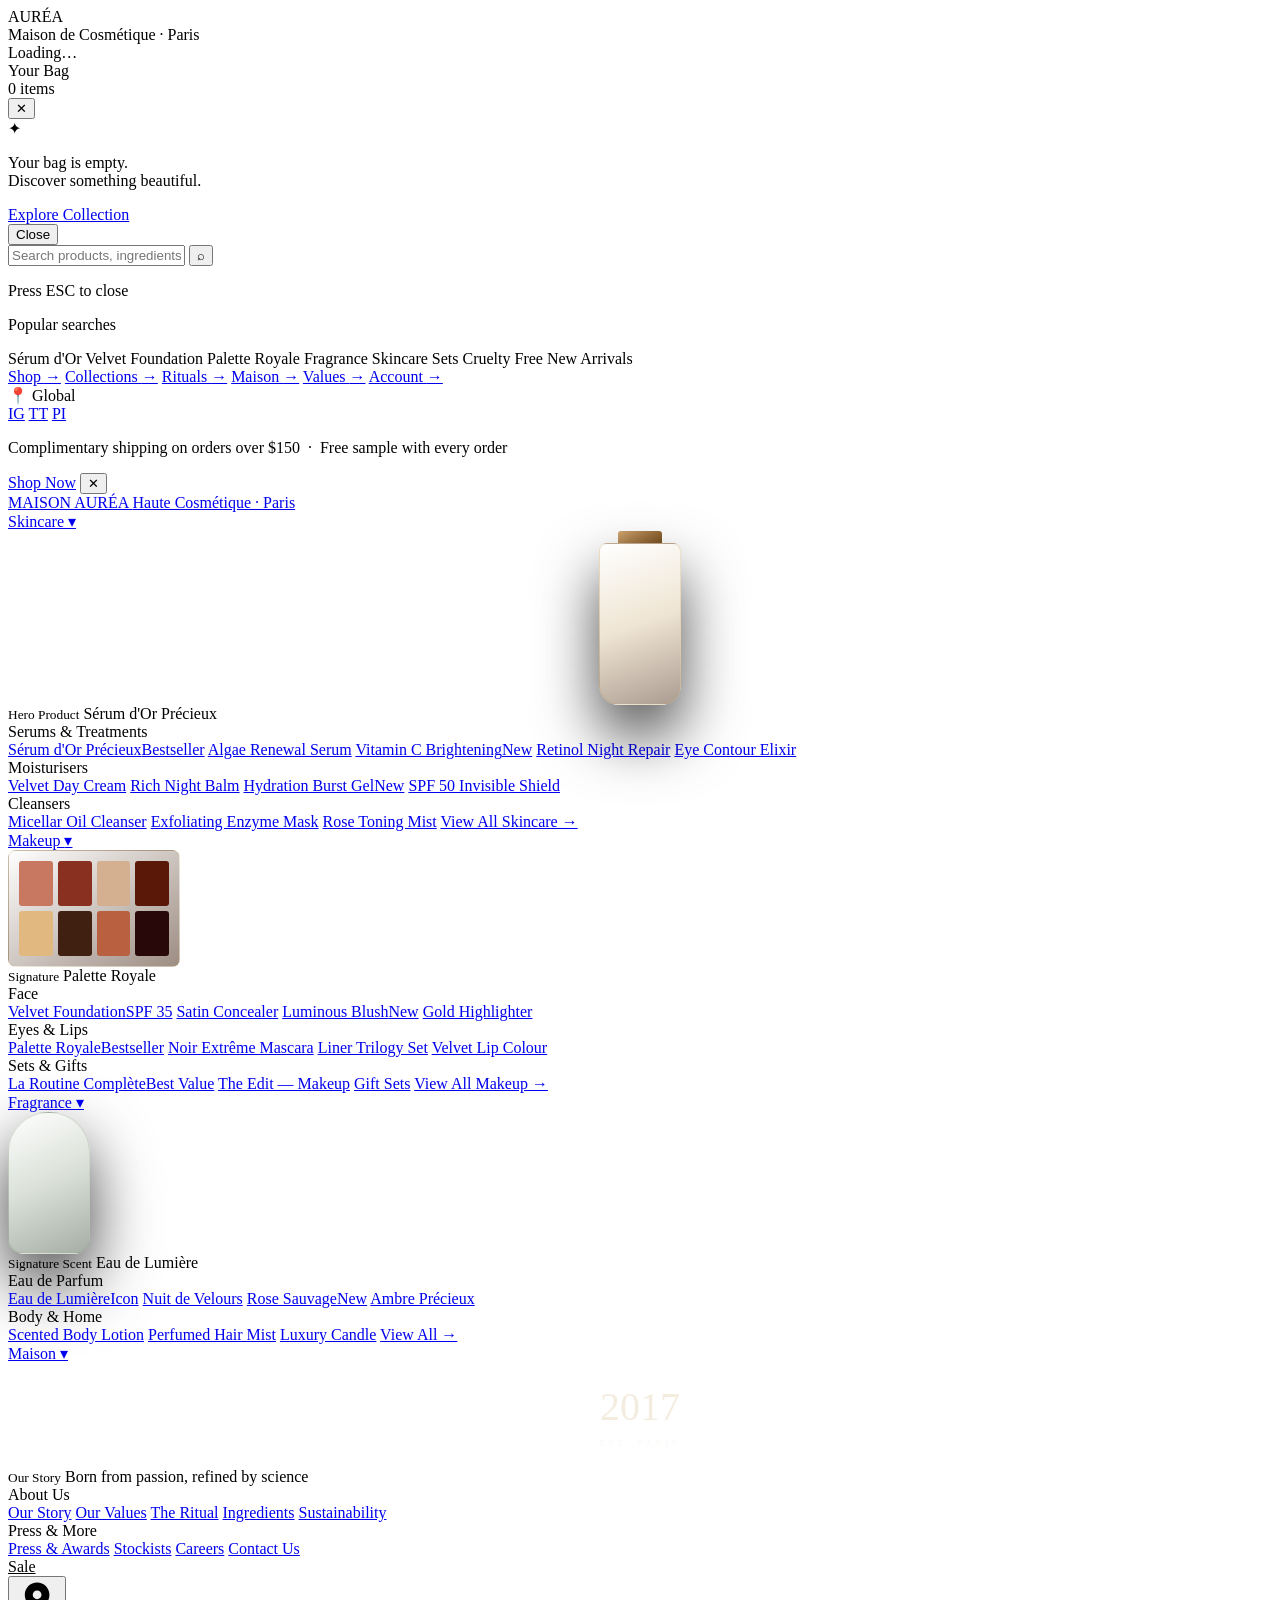
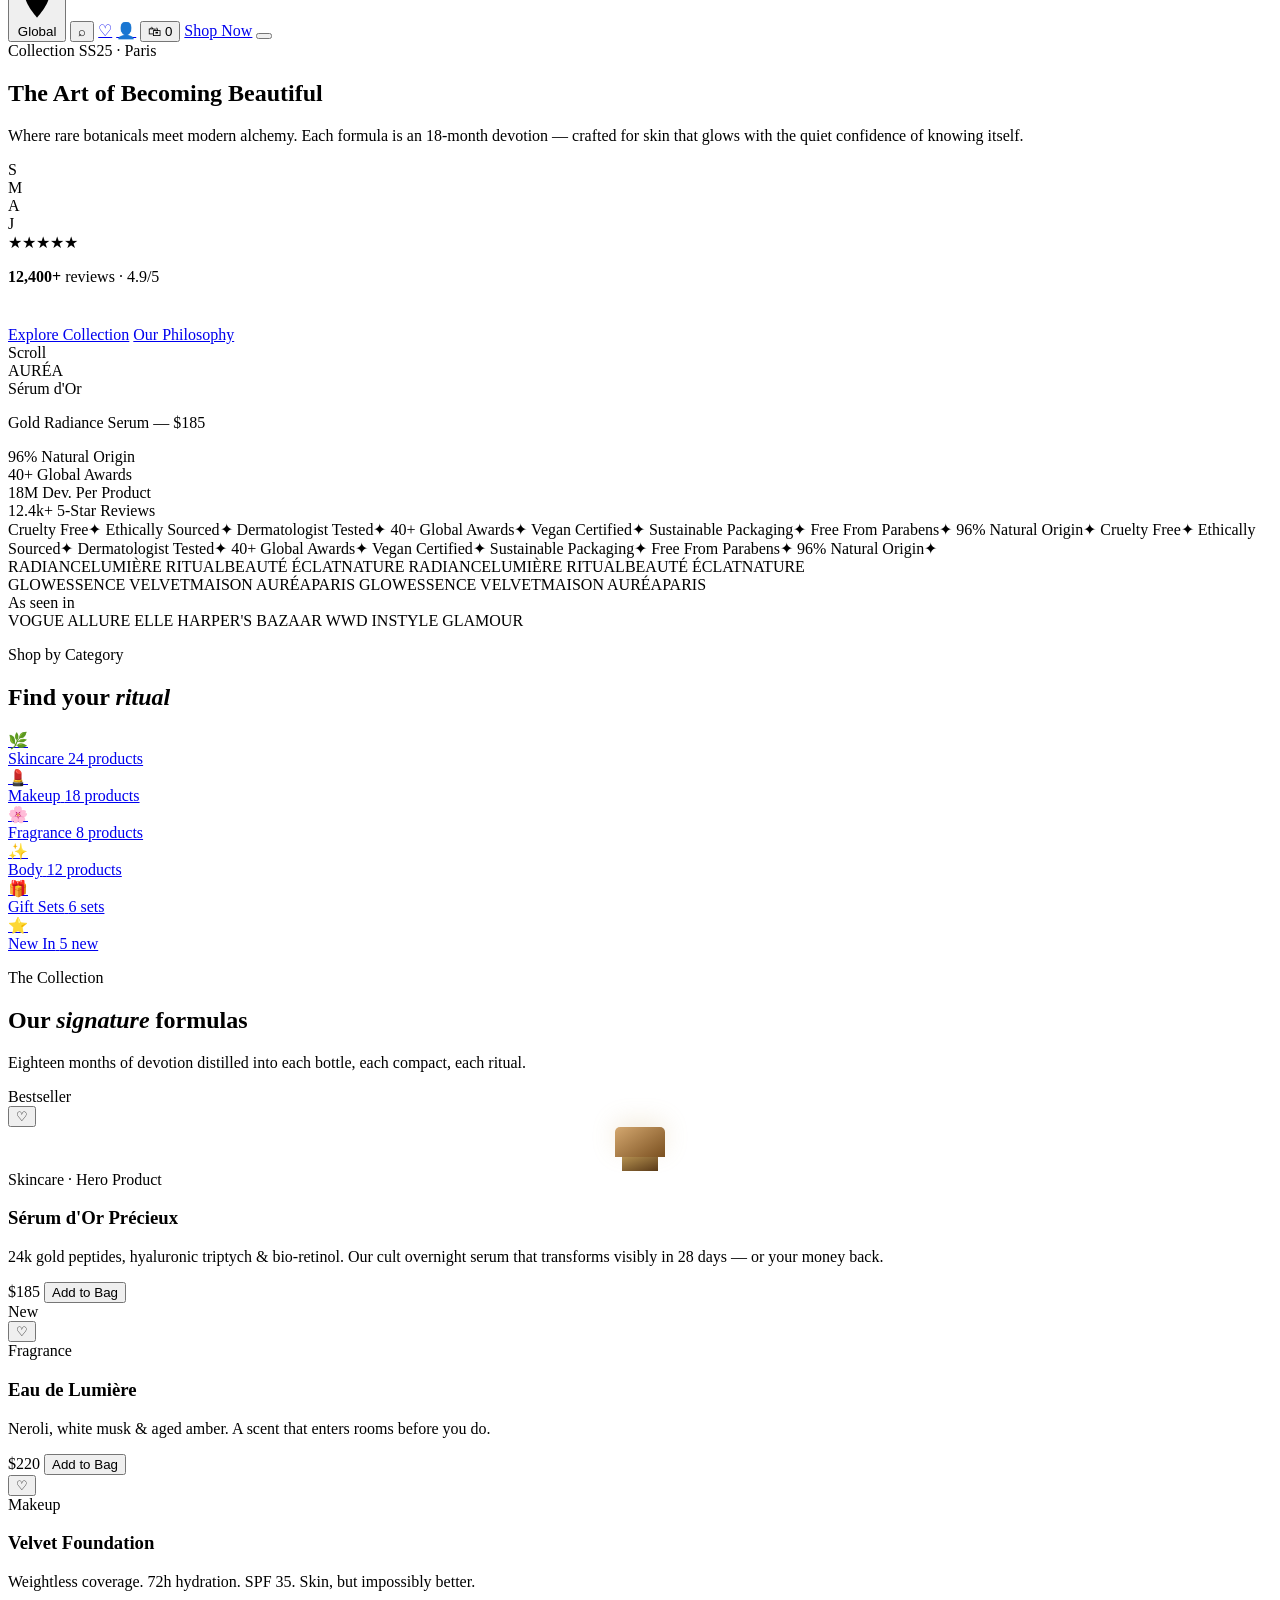
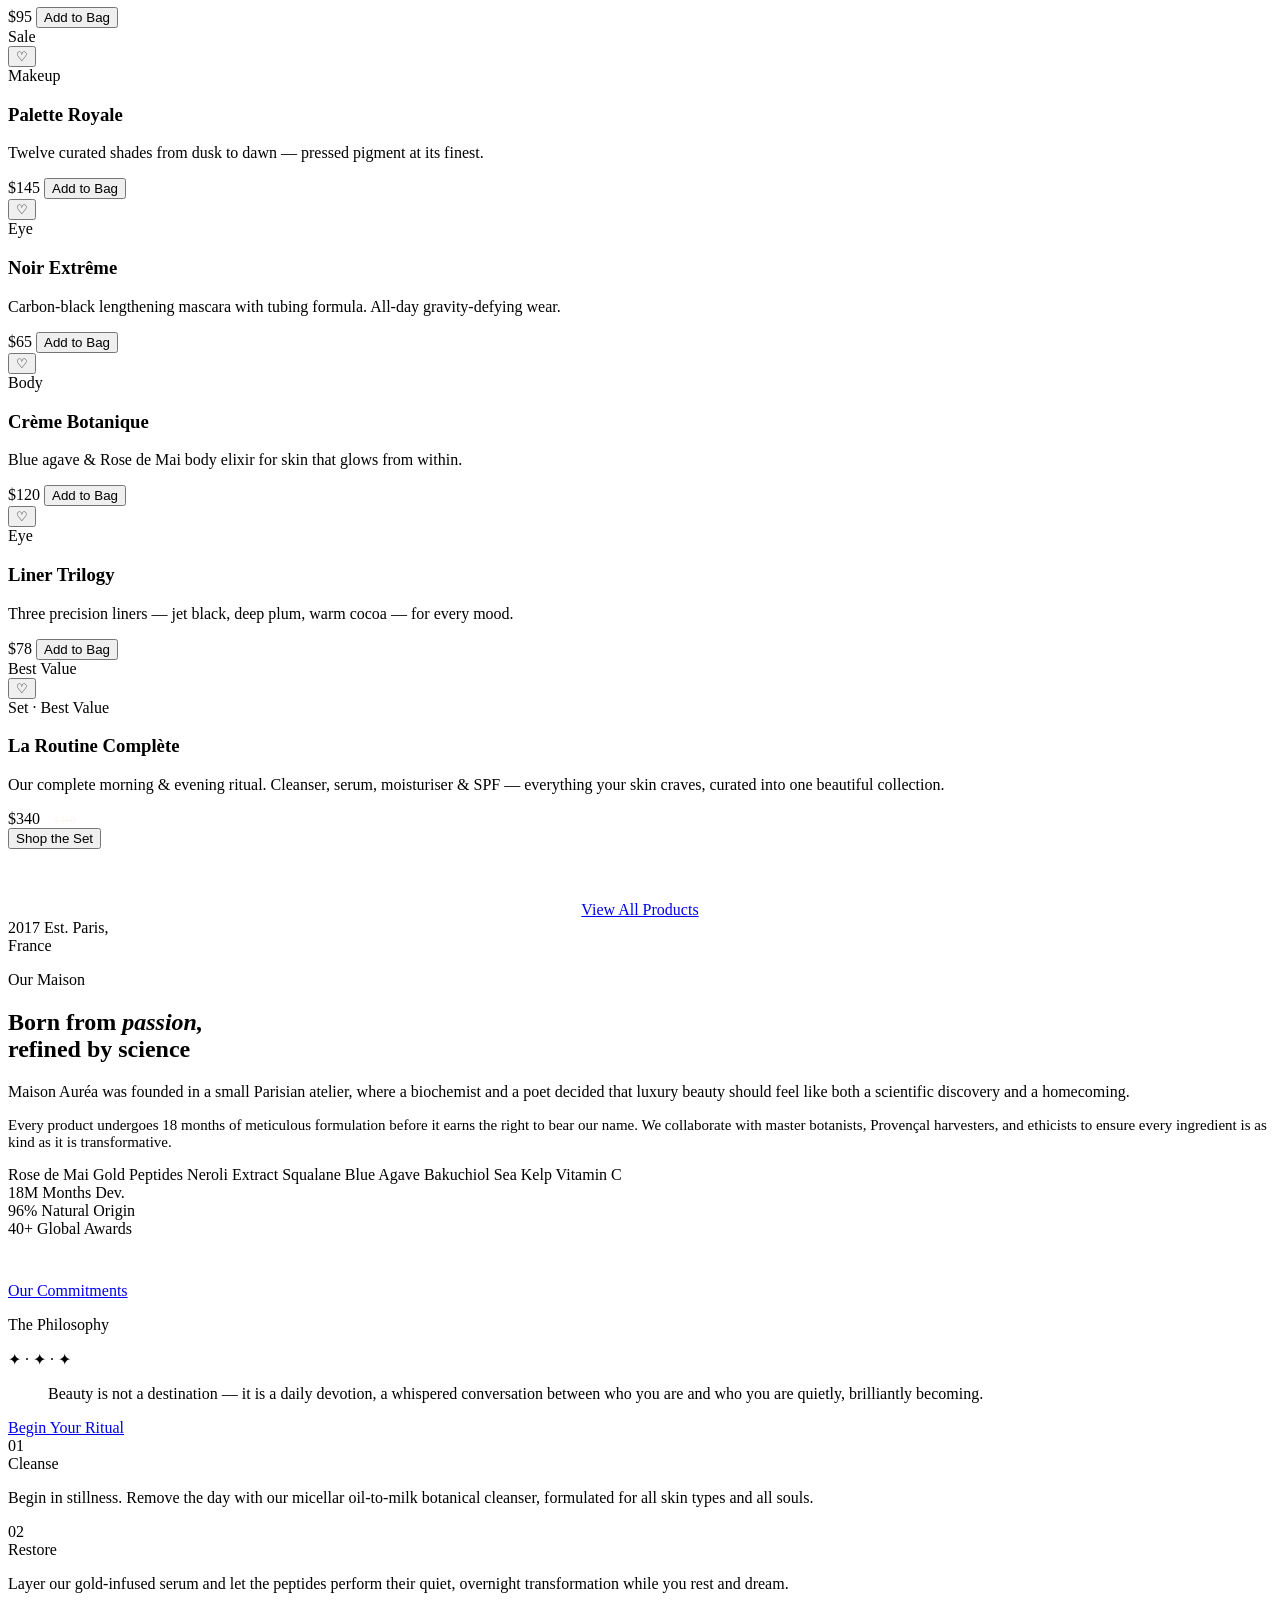
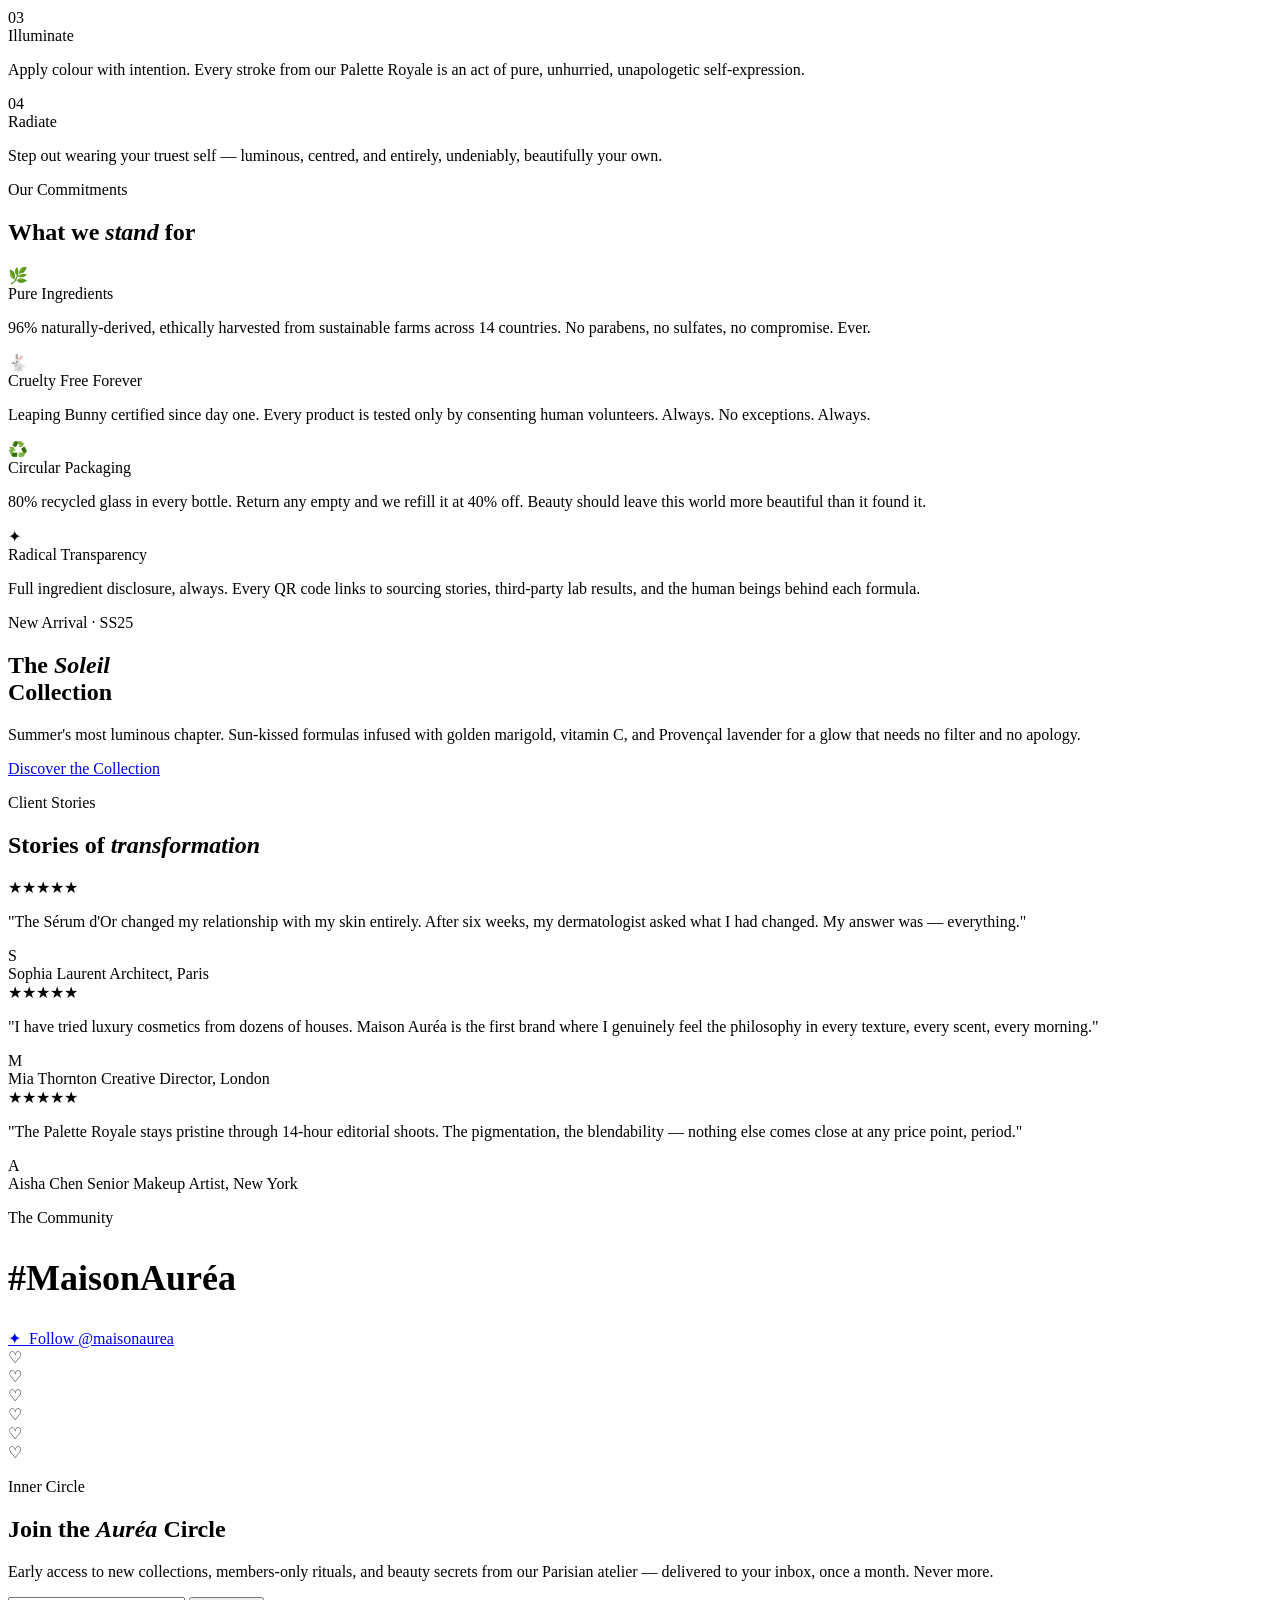
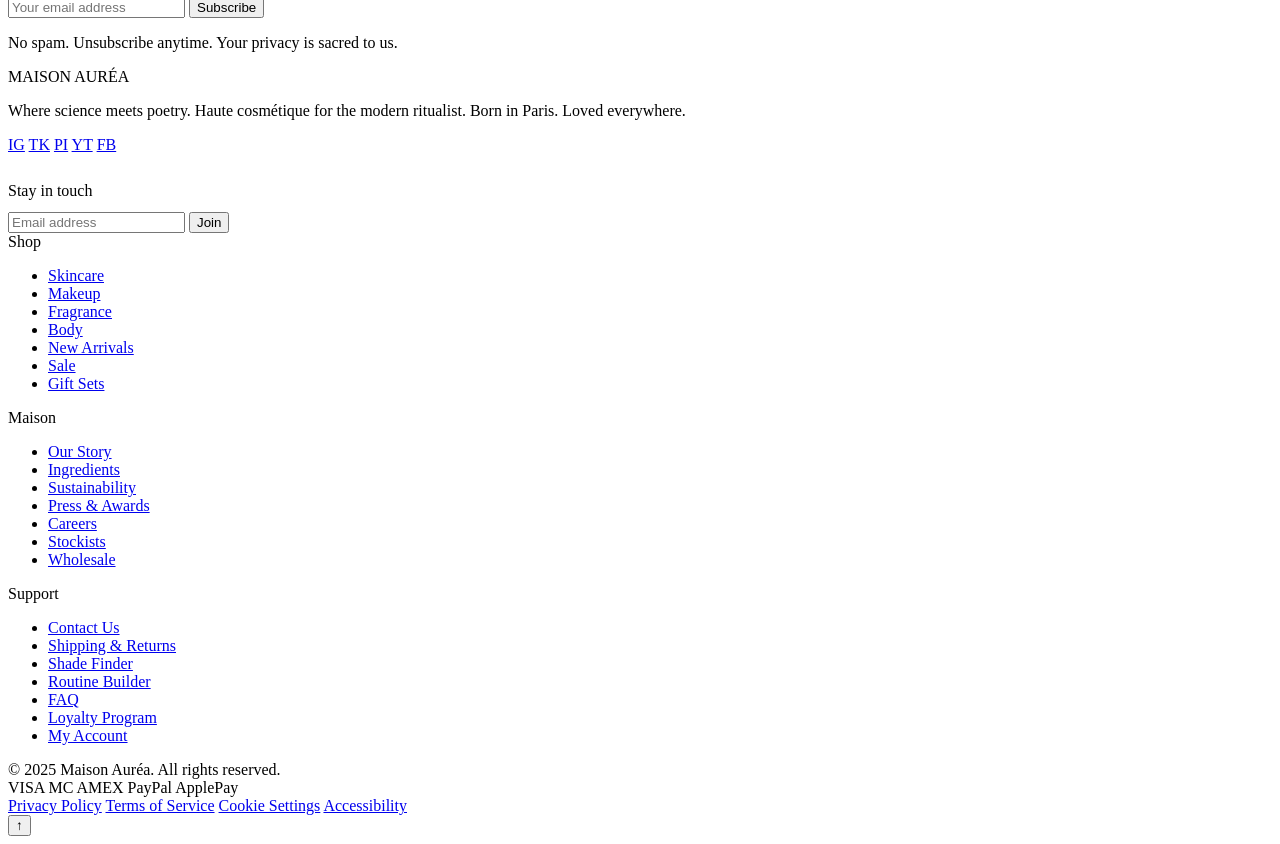
==== index.html @ abc3ce7d "Add files via upload" ====
<!DOCTYPE html>
<html lang="en">
<head>
<meta charset="UTF-8">
<meta name="viewport" content="width=device-width, initial-scale=1.0">
<meta name="description" content="Maison Auréa — Haute Cosmétique. Where science meets poetry. Award-winning luxury beauty crafted in Paris.">
<meta name="theme-color" content="#070504">
<meta property="og:title" content="Maison Auréa — Haute Cosmétique">
<meta property="og:description" content="Where science meets poetry. Luxury beauty born in Paris.">
<title>Maison Auréa — Haute Cosmétique</title>
<link rel="stylesheet" href="css/base.css">
<link rel="stylesheet" href="css/nav.css">
<link rel="stylesheet" href="css/sections.css">
<link rel="stylesheet" href="css/animations.css">
</head>
<body>

<!-- GRAIN -->
<div class="grain" aria-hidden="true"></div>

<!-- SCROLL PROGRESS -->
<div id="scroll-progress" aria-hidden="true"></div>

<!-- CURSOR -->
<div id="cursor-dot"   aria-hidden="true"></div>
<div id="cursor-ring"  aria-hidden="true"></div>
<div id="cursor-label" aria-hidden="true"></div>

<!-- PAGE LOADER -->
<div id="page-loader" aria-hidden="true">
  <div class="loader-logo">AURÉA</div>
  <div class="loader-sub">Maison de Cosmétique · Paris</div>
  <div class="loader-progress"><div class="loader-bar"></div></div>
  <div class="loader-percent">Loading…</div>
</div>

<!-- CART OVERLAY -->
<div id="cart-overlay" aria-hidden="true"></div>

<!-- CART DRAWER -->
<aside id="cart-drawer" aria-label="Shopping bag">
  <div class="cart-header">
    <div>
      <div class="cart-title">Your Bag</div>
      <div class="cart-count-label" id="cart-count-label">0 items</div>
    </div>
    <button class="cart-close" id="cart-close" aria-label="Close bag">✕</button>
  </div>
  <div class="cart-items" id="cart-items"></div>
  <div class="cart-empty" id="cart-empty">
    <div class="cart-empty-icon">✦</div>
    <p class="cart-empty-text">Your bag is empty.<br>Discover something beautiful.</p>
    <a href="pages/shop.html" class="btn btn-ghost"><span>Explore Collection</span></a>
  </div>
  <div class="cart-footer" id="cart-footer" style="display:none">
    <div class="cart-subtotal">
      <span class="cart-subtotal-label">Subtotal</span>
      <span class="cart-subtotal-price" id="cart-subtotal-price">$0</span>
    </div>
    <p class="cart-note">Complimentary shipping on orders over $150 · Gift wrapping available</p>
    <button class="cart-checkout">Proceed to Checkout</button>
    <a href="pages/shop.html" class="cart-continue">Continue Shopping</a>
  </div>
</aside>

<!-- SEARCH OVERLAY -->
<div id="search-overlay" role="dialog" aria-label="Search">
  <button class="search-close" id="search-close" aria-label="Close search">Close</button>
  <div class="search-form">
    <input type="text" class="search-input" placeholder="Search products, ingredients…" aria-label="Search">
    <button class="search-submit" aria-label="Submit search">⌕</button>
  </div>
  <p class="search-hint">Press ESC to close</p>
  <div class="search-suggestions">
    <p class="search-sug-title">Popular searches</p>
    <div class="search-sug-tags">
      <span class="sug-tag">Sérum d'Or</span>
      <span class="sug-tag">Velvet Foundation</span>
      <span class="sug-tag">Palette Royale</span>
      <span class="sug-tag">Fragrance</span>
      <span class="sug-tag">Skincare Sets</span>
      <span class="sug-tag">Cruelty Free</span>
      <span class="sug-tag">New Arrivals</span>
    </div>
  </div>
</div>

<!-- MOBILE MENU -->
<div id="mobile-menu" aria-hidden="true">
  <nav class="mobile-nav-links">
    <a href="pages/shop.html" class="mobile-nav-link">Shop <span>→</span></a>
    <a href="#collections"    class="mobile-nav-link">Collections <span>→</span></a>
    <a href="#ritual"         class="mobile-nav-link">Rituals <span>→</span></a>
    <a href="#about"          class="mobile-nav-link">Maison <span>→</span></a>
    <a href="#values"         class="mobile-nav-link">Values <span>→</span></a>
    <a href="pages/login.html"class="mobile-nav-link">Account <span>→</span></a>
  </nav>
  <div class="mobile-footer">
    <div class="mobile-footer-row">
      <span class="mobile-location">📍 <span id="mobile-location-text">Detecting location…</span></span>
    </div>
    <div class="mobile-footer-row">
      <a href="#" class="footer-soc">IG</a>
      <a href="#" class="footer-soc">TT</a>
      <a href="#" class="footer-soc">PI</a>
    </div>
  </div>
</div>

<!-- ══════════════════════════════════════════════════════════
     NAVIGATION
══════════════════════════════════════════════════════════ -->

<!-- Announcement Bar -->
<div class="announce-bar" id="announce-bar">
  <p>Complimentary shipping on orders over $150 &nbsp;·&nbsp; Free sample with every order</p>
  <a href="pages/shop.html" class="announce-link">Shop Now</a>
  <button class="announce-close" id="announce-close" aria-label="Close announcement">✕</button>
</div>

<!-- Main Nav -->
<header id="main-nav" role="banner">
  <div class="nav-inner">

    <!-- Logo -->
    <a href="index.html" class="nav-logo" aria-label="Maison Auréa home">
      MAISON AURÉA
      <span class="nav-logo-sub">Haute Cosmétique · Paris</span>
    </a>

    <!-- Center links with mega menus -->
    <nav class="nav-links" aria-label="Main navigation">

      <div class="nav-item">
        <a href="pages/shop.html" class="nav-link">Skincare <span class="caret">▾</span></a>
        <div class="mega-menu">
          <div class="mega-featured">
            <div class="mega-featured-img">
              <div style="position:relative;z-index:2;display:flex;flex-direction:column;align-items:center">
                <div style="width:44px;height:12px;background:linear-gradient(145deg,#d4a870,#7a5020);border-radius:3px 3px 0 0"></div>
                <div style="width:80px;height:160px;background:linear-gradient(160deg,rgba(255,255,255,.07),rgba(196,160,96,.28),rgba(70,35,12,.45));border-radius:8px 8px 20px 20px;border:1px solid rgba(196,160,96,.3);box-shadow:0 30px 60px rgba(0,0,0,.7)"></div>
              </div>
            </div>
            <div class="mega-featured-label">
              <small>Hero Product</small>
              <span>Sérum d'Or Précieux</span>
            </div>
          </div>
          <div>
            <span class="mega-col-title">Serums & Treatments</span>
            <div class="mega-links">
              <a href="pages/shop.html" class="mega-link"><span class="mega-link-name">Sérum d'Or Précieux</span><span class="mega-link-tag">Bestseller</span></a>
              <a href="pages/shop.html" class="mega-link"><span class="mega-link-name">Algae Renewal Serum</span></a>
              <a href="pages/shop.html" class="mega-link"><span class="mega-link-name">Vitamin C Brightening</span><span class="mega-link-tag">New</span></a>
              <a href="pages/shop.html" class="mega-link"><span class="mega-link-name">Retinol Night Repair</span></a>
              <a href="pages/shop.html" class="mega-link"><span class="mega-link-name">Eye Contour Elixir</span></a>
            </div>
          </div>
          <div>
            <span class="mega-col-title">Moisturisers</span>
            <div class="mega-links">
              <a href="pages/shop.html" class="mega-link"><span class="mega-link-name">Velvet Day Cream</span></a>
              <a href="pages/shop.html" class="mega-link"><span class="mega-link-name">Rich Night Balm</span></a>
              <a href="pages/shop.html" class="mega-link"><span class="mega-link-name">Hydration Burst Gel</span><span class="mega-link-tag">New</span></a>
              <a href="pages/shop.html" class="mega-link"><span class="mega-link-name">SPF 50 Invisible Shield</span></a>
            </div>
          </div>
          <div>
            <span class="mega-col-title">Cleansers</span>
            <div class="mega-links">
              <a href="pages/shop.html" class="mega-link"><span class="mega-link-name">Micellar Oil Cleanser</span></a>
              <a href="pages/shop.html" class="mega-link"><span class="mega-link-name">Exfoliating Enzyme Mask</span></a>
              <a href="pages/shop.html" class="mega-link"><span class="mega-link-name">Rose Toning Mist</span></a>
              <a href="pages/shop.html" class="mega-link"><span class="mega-link-name">View All Skincare →</span></a>
            </div>
          </div>
        </div>
      </div>

      <div class="nav-item">
        <a href="pages/shop.html" class="nav-link">Makeup <span class="caret">▾</span></a>
        <div class="mega-menu">
          <div class="mega-featured">
            <div class="mega-featured-img">
              <div style="position:relative;z-index:2">
                <div style="width:150px;height:95px;border-radius:8px;background:linear-gradient(145deg,rgba(255,255,255,.05),rgba(60,28,8,.5));border:1px solid rgba(196,160,96,.22);display:grid;grid-template-columns:repeat(4,1fr);gap:5px;padding:10px">
                  <div style="border-radius:3px;background:#c87860"></div><div style="border-radius:3px;background:#8a3020"></div><div style="border-radius:3px;background:#d4b090"></div><div style="border-radius:3px;background:#5a1808"></div>
                  <div style="border-radius:3px;background:#e0b880"></div><div style="border-radius:3px;background:#402010"></div><div style="border-radius:3px;background:#b86040"></div><div style="border-radius:3px;background:#280808"></div>
                </div>
              </div>
            </div>
            <div class="mega-featured-label">
              <small>Signature</small>
              <span>Palette Royale</span>
            </div>
          </div>
          <div>
            <span class="mega-col-title">Face</span>
            <div class="mega-links">
              <a href="pages/shop.html" class="mega-link"><span class="mega-link-name">Velvet Foundation</span><span class="mega-link-tag">SPF 35</span></a>
              <a href="pages/shop.html" class="mega-link"><span class="mega-link-name">Satin Concealer</span></a>
              <a href="pages/shop.html" class="mega-link"><span class="mega-link-name">Luminous Blush</span><span class="mega-link-tag">New</span></a>
              <a href="pages/shop.html" class="mega-link"><span class="mega-link-name">Gold Highlighter</span></a>
            </div>
          </div>
          <div>
            <span class="mega-col-title">Eyes & Lips</span>
            <div class="mega-links">
              <a href="pages/shop.html" class="mega-link"><span class="mega-link-name">Palette Royale</span><span class="mega-link-tag">Bestseller</span></a>
              <a href="pages/shop.html" class="mega-link"><span class="mega-link-name">Noir Extrême Mascara</span></a>
              <a href="pages/shop.html" class="mega-link"><span class="mega-link-name">Liner Trilogy Set</span></a>
              <a href="pages/shop.html" class="mega-link"><span class="mega-link-name">Velvet Lip Colour</span></a>
            </div>
          </div>
          <div>
            <span class="mega-col-title">Sets & Gifts</span>
            <div class="mega-links">
              <a href="pages/shop.html" class="mega-link"><span class="mega-link-name">La Routine Complète</span><span class="mega-link-tag">Best Value</span></a>
              <a href="pages/shop.html" class="mega-link"><span class="mega-link-name">The Edit — Makeup</span></a>
              <a href="pages/shop.html" class="mega-link"><span class="mega-link-name">Gift Sets</span></a>
              <a href="pages/shop.html" class="mega-link"><span class="mega-link-name">View All Makeup →</span></a>
            </div>
          </div>
        </div>
      </div>

      <div class="nav-item">
        <a href="pages/shop.html" class="nav-link">Fragrance <span class="caret">▾</span></a>
        <div class="mega-menu" style="grid-template-columns:2fr 1fr 1fr">
          <div class="mega-featured">
            <div class="mega-featured-img">
              <div style="width:80px;height:140px;border-radius:40px 40px 16px 16px;background:linear-gradient(155deg,rgba(255,255,255,.07),rgba(122,144,112,.28),rgba(40,60,40,.42));border:1px solid rgba(122,144,112,.26);box-shadow:0 28px 64px rgba(0,0,0,.75)"></div>
            </div>
            <div class="mega-featured-label">
              <small>Signature Scent</small>
              <span>Eau de Lumière</span>
            </div>
          </div>
          <div>
            <span class="mega-col-title">Eau de Parfum</span>
            <div class="mega-links">
              <a href="pages/shop.html" class="mega-link"><span class="mega-link-name">Eau de Lumière</span><span class="mega-link-tag">Icon</span></a>
              <a href="pages/shop.html" class="mega-link"><span class="mega-link-name">Nuit de Velours</span></a>
              <a href="pages/shop.html" class="mega-link"><span class="mega-link-name">Rose Sauvage</span><span class="mega-link-tag">New</span></a>
              <a href="pages/shop.html" class="mega-link"><span class="mega-link-name">Ambre Précieux</span></a>
            </div>
          </div>
          <div>
            <span class="mega-col-title">Body & Home</span>
            <div class="mega-links">
              <a href="pages/shop.html" class="mega-link"><span class="mega-link-name">Scented Body Lotion</span></a>
              <a href="pages/shop.html" class="mega-link"><span class="mega-link-name">Perfumed Hair Mist</span></a>
              <a href="pages/shop.html" class="mega-link"><span class="mega-link-name">Luxury Candle</span></a>
              <a href="pages/shop.html" class="mega-link"><span class="mega-link-name">View All →</span></a>
            </div>
          </div>
        </div>
      </div>

      <div class="nav-item">
        <a href="#about" class="nav-link">Maison <span class="caret">▾</span></a>
        <div class="mega-menu" style="grid-template-columns:2fr 1fr 1fr">
          <div class="mega-featured" style="background:linear-gradient(145deg,var(--mid),var(--charcoal))">
            <div class="mega-featured-img">
              <div style="text-align:center;padding:20px">
                <div style="font-family:'Cinzel',serif;font-size:40px;color:rgba(196,160,96,.2);margin-bottom:8px">2017</div>
                <div style="font-size:9px;letter-spacing:.4em;color:rgba(240,232,220,.3)">EST. PARIS</div>
              </div>
            </div>
            <div class="mega-featured-label">
              <small>Our Story</small>
              <span>Born from passion, refined by science</span>
            </div>
          </div>
          <div>
            <span class="mega-col-title">About Us</span>
            <div class="mega-links">
              <a href="#about"  class="mega-link"><span class="mega-link-name">Our Story</span></a>
              <a href="#values" class="mega-link"><span class="mega-link-name">Our Values</span></a>
              <a href="#ritual" class="mega-link"><span class="mega-link-name">The Ritual</span></a>
              <a href="#"       class="mega-link"><span class="mega-link-name">Ingredients</span></a>
              <a href="#"       class="mega-link"><span class="mega-link-name">Sustainability</span></a>
            </div>
          </div>
          <div>
            <span class="mega-col-title">Press & More</span>
            <div class="mega-links">
              <a href="#" class="mega-link"><span class="mega-link-name">Press & Awards</span></a>
              <a href="#" class="mega-link"><span class="mega-link-name">Stockists</span></a>
              <a href="#" class="mega-link"><span class="mega-link-name">Careers</span></a>
              <a href="#" class="mega-link"><span class="mega-link-name">Contact Us</span></a>
            </div>
          </div>
        </div>
      </div>

      <div class="nav-item">
        <a href="pages/shop.html" class="nav-link" style="color:var(--rose)">Sale</a>
      </div>
    </nav>

    <!-- Right actions -->
    <div class="nav-right">
      <!-- Location -->
      <button class="nav-location" id="nav-location-btn" title="Your location">
        <svg viewBox="0 0 24 24"><path d="M12 2C8.13 2 5 5.13 5 9c0 5.25 7 13 7 13s7-7.75 7-13c0-3.87-3.13-7-7-7zm0 9.5c-1.38 0-2.5-1.12-2.5-2.5s1.12-2.5 2.5-2.5 2.5 1.12 2.5 2.5-1.12 2.5-2.5 2.5z" fill="currentColor"/></svg>
        <span class="nav-location-text">Locating…</span>
      </button>
      <!-- Search -->
      <button class="nav-icon-btn" id="search-open" aria-label="Search">⌕</button>
      <!-- Wishlist -->
      <a href="#" class="nav-icon-btn" aria-label="Wishlist">♡</a>
      <!-- Account -->
      <a href="pages/login.html" class="nav-icon-btn" aria-label="Account">👤</a>
      <!-- Cart -->
      <button class="nav-icon-btn" id="cart-btn" aria-label="Shopping bag" style="position:relative">
        🛍
        <span class="badge cart-badge" id="cart-badge">0</span>
      </button>
      <!-- CTA -->
      <a href="pages/shop.html" class="nav-cta">Shop Now</a>
      <!-- Hamburger -->
      <button class="hamburger" id="hamburger" aria-label="Menu" aria-expanded="false">
        <span></span><span></span><span></span>
      </button>
    </div>

  </div>
</header>

<!-- ══════════════════════════════════════════════════════════
     HERO
══════════════════════════════════════════════════════════ -->
<section class="hero" id="hero" aria-label="Hero">

  <!-- Left content -->
  <div class="hero-left">
    <span class="hero-sup">Collection SS25 · Paris</span>
    <h1 class="hero-h1">
      <span class="l1">The Art</span>
      <span class="l2">of Becoming</span>
      <span class="l3">Beautiful</span>
    </h1>
    <p class="hero-desc">
      Where rare botanicals meet modern alchemy. Each formula is an 18-month devotion — crafted for skin that glows with the quiet confidence of knowing itself.
    </p>

    <!-- Social proof -->
    <div class="hero-social-proof" style="margin-bottom:40px">
      <div class="sp-avatars">
        <div class="sp-avatar sp-a1">S</div>
        <div class="sp-avatar sp-a2">M</div>
        <div class="sp-avatar sp-a3">A</div>
        <div class="sp-avatar sp-a4">J</div>
      </div>
      <div>
        <div class="hero-stars">★★★★★</div>
        <p class="sp-text"><strong>12,400+</strong> reviews · 4.9/5</p>
      </div>
    </div>

    <div class="hero-cta">
      <a href="pages/shop.html" class="btn btn-solid magnetic"><span>Explore Collection</span></a>
      <a href="#ritual" class="btn btn-link">Our Philosophy</a>
    </div>

    <!-- Scroll indicator -->
    <div class="hero-scroll" aria-hidden="true">
      <div class="hero-scroll-track"><div class="hero-scroll-thumb"></div></div>
      <span class="hero-scroll-label">Scroll</span>
    </div>
  </div>

  <!-- Right visual -->
  <div class="hero-right" aria-hidden="true">
    <div class="hero-bg"></div>
    <div class="hero-orb orb-a"></div>
    <div class="hero-orb orb-b"></div>
    <div class="hero-orb orb-c"></div>

    <div class="hero-rings">
      <div class="hero-ring ring-1"></div>
      <div class="hero-ring ring-2"></div>
      <div class="hero-ring ring-3"></div>
    </div>

    <div class="hero-product-wrap">
      <div class="hero-product">
        <!-- Satellites -->
        <div class="sat-wrap s1">
          <div class="sat-palette">
            <div class="ps ps1"></div><div class="ps ps2"></div><div class="ps ps3"></div>
            <div class="ps ps4"></div><div class="ps ps5"></div><div class="ps ps6"></div>
          </div>
        </div>
        <div class="sat-wrap s2"><div class="sat-lip-tube"></div></div>
        <div class="sat-wrap s3"><div class="sat-compact"></div></div>
        <div class="sat-wrap s4"><div class="sat-mascara"></div></div>

        <!-- Main bottle -->
        <div class="bottle-group">
          <div class="b-cap"></div>
          <div class="b-neck"></div>
          <div class="b-body">
            <div class="b-shine-1"></div>
            <div class="b-shine-2"></div>
            <span class="b-label-brand">AURÉA</span>
            <div class="b-label-div"></div>
            <span class="b-label-name">Sérum d'Or</span>
          </div>
        </div>
        <p class="hero-product-label">Gold Radiance Serum — $185</p>
      </div>
    </div>

    <!-- Stat strip -->
    <div class="hero-stat-strip">
      <div class="hss-item">
        <span class="hss-num count-up" data-target="96" data-suffix="%">96%</span>
        <span class="hss-lbl">Natural Origin</span>
      </div>
      <div class="hss-item">
        <span class="hss-num count-up" data-target="40" data-suffix="+">40+</span>
        <span class="hss-lbl">Global Awards</span>
      </div>
      <div class="hss-item">
        <span class="hss-num">18M</span>
        <span class="hss-lbl">Dev. Per Product</span>
      </div>
      <div class="hss-item">
        <span class="hss-num count-up" data-target="12400" data-suffix="+">12.4k+</span>
        <span class="hss-lbl">5-Star Reviews</span>
      </div>
    </div>
  </div>
</section>

<!-- TICKER -->
<div class="ticker-wrap" aria-hidden="true">
  <div class="ticker-track">
    <span class="ticker-item">Cruelty Free</span><span class="ticker-sep">✦</span>
    <span class="ticker-item">Ethically Sourced</span><span class="ticker-sep">✦</span>
    <span class="ticker-item">Dermatologist Tested</span><span class="ticker-sep">✦</span>
    <span class="ticker-item">40+ Global Awards</span><span class="ticker-sep">✦</span>
    <span class="ticker-item">Vegan Certified</span><span class="ticker-sep">✦</span>
    <span class="ticker-item">Sustainable Packaging</span><span class="ticker-sep">✦</span>
    <span class="ticker-item">Free From Parabens</span><span class="ticker-sep">✦</span>
    <span class="ticker-item">96% Natural Origin</span><span class="ticker-sep">✦</span>
    <span class="ticker-item">Cruelty Free</span><span class="ticker-sep">✦</span>
    <span class="ticker-item">Ethically Sourced</span><span class="ticker-sep">✦</span>
    <span class="ticker-item">Dermatologist Tested</span><span class="ticker-sep">✦</span>
    <span class="ticker-item">40+ Global Awards</span><span class="ticker-sep">✦</span>
    <span class="ticker-item">Vegan Certified</span><span class="ticker-sep">✦</span>
    <span class="ticker-item">Sustainable Packaging</span><span class="ticker-sep">✦</span>
    <span class="ticker-item">Free From Parabens</span><span class="ticker-sep">✦</span>
    <span class="ticker-item">96% Natural Origin</span><span class="ticker-sep">✦</span>
  </div>
</div>

<!-- MARQUEE -->
<div class="marquee-section" aria-hidden="true">
  <div class="marquee-row forward">
    <span class="mq-word mq-outline">RADIANCE</span><span class="mq-word mq-fill">LUMIÈRE</span>
    <span class="mq-word mq-outline">RITUAL</span><span class="mq-word mq-fill">BEAUTÉ</span>
    <span class="mq-word mq-outline">ÉCLAT</span><span class="mq-word mq-fill">NATURE</span>
    <span class="mq-word mq-outline">RADIANCE</span><span class="mq-word mq-fill">LUMIÈRE</span>
    <span class="mq-word mq-outline">RITUAL</span><span class="mq-word mq-fill">BEAUTÉ</span>
    <span class="mq-word mq-outline">ÉCLAT</span><span class="mq-word mq-fill">NATURE</span>
  </div>
  <div class="marquee-row backward">
    <span class="mq-word mq-fill">GLOW</span><span class="mq-word mq-outline">ESSENCE</span>
    <span class="mq-word mq-fill">VELVET</span><span class="mq-word mq-outline">MAISON</span>
    <span class="mq-word mq-fill">AURÉA</span><span class="mq-word mq-outline">PARIS</span>
    <span class="mq-word mq-fill">GLOW</span><span class="mq-word mq-outline">ESSENCE</span>
    <span class="mq-word mq-fill">VELVET</span><span class="mq-word mq-outline">MAISON</span>
    <span class="mq-word mq-fill">AURÉA</span><span class="mq-word mq-outline">PARIS</span>
  </div>
</div>

<!-- PRESS BAR -->
<div class="press-bar" aria-label="As seen in">
  <span class="press-label">As seen in</span>
  <div class="press-logos">
    <span class="press-logo">VOGUE</span>
    <span class="press-logo">ALLURE</span>
    <span class="press-logo">ELLE</span>
    <span class="press-logo">HARPER'S BAZAAR</span>
    <span class="press-logo">WWD</span>
    <span class="press-logo">INSTYLE</span>
    <span class="press-logo">GLAMOUR</span>
  </div>
</div>

<!-- CATEGORY STRIP -->
<section class="category-strip" id="categories" aria-label="Shop by category">
  <div class="s-header" data-reveal="up">
    <p class="eyebrow">Shop by Category</p>
    <h2>Find your <em>ritual</em></h2>
  </div>
  <div class="cat-grid stagger-children">
    <a href="pages/shop.html?cat=skincare" class="cat-card">
      <div class="cat-icon">🌿</div>
      <span class="cat-name">Skincare</span>
      <span class="cat-count">24 products</span>
    </a>
    <a href="pages/shop.html?cat=makeup" class="cat-card">
      <div class="cat-icon">💄</div>
      <span class="cat-name">Makeup</span>
      <span class="cat-count">18 products</span>
    </a>
    <a href="pages/shop.html?cat=fragrance" class="cat-card">
      <div class="cat-icon">🌸</div>
      <span class="cat-name">Fragrance</span>
      <span class="cat-count">8 products</span>
    </a>
    <a href="pages/shop.html?cat=body" class="cat-card">
      <div class="cat-icon">✨</div>
      <span class="cat-name">Body</span>
      <span class="cat-count">12 products</span>
    </a>
    <a href="pages/shop.html?cat=sets" class="cat-card">
      <div class="cat-icon">🎁</div>
      <span class="cat-name">Gift Sets</span>
      <span class="cat-count">6 sets</span>
    </a>
    <a href="pages/shop.html?cat=new" class="cat-card">
      <div class="cat-icon">⭐</div>
      <span class="cat-name">New In</span>
      <span class="cat-count">5 new</span>
    </a>
  </div>
</section>

<!-- ══════════════════════════════════════════════════════════
     PRODUCTS BENTO GRID
══════════════════════════════════════════════════════════ -->
<section class="products-section" id="collections" aria-label="Product collection">
  <div class="s-header center" data-reveal="up">
    <p class="eyebrow">The Collection</p>
    <h2>Our <em>signature</em> formulas</h2>
    <p>Eighteen months of devotion distilled into each bottle, each compact, each ritual.</p>
  </div>

  <div class="products-bento">

    <!-- HERO PRODUCT -->
    <article class="pc pc-hero" data-reveal="left">
      <div class="pc-badge badge-new">Bestseller</div>
      <button class="pc-wishlist" data-id="serum-or" aria-label="Add to wishlist">♡</button>
      <div class="pc-vis pc-vis-h">
        <div class="pc-bg pcbg-1"></div>
        <div class="pc-icon">
          <div style="display:flex;flex-direction:column;align-items:center">
            <div style="width:50px;height:30px;background:linear-gradient(145deg,#d4a870,#7a5020);border-radius:5px 5px 0 0;box-shadow:0 -6px 24px rgba(196,160,96,.2)"></div>
            <div style="width:36px;height:14px;background:linear-gradient(160deg,#b49050,#5a3a18)"></div>
            <div class="psi-serum-tall"></div>
          </div>
        </div>
      </div>
      <div class="pc-info pc-info-lg">
        <span class="pc-cat">Skincare · Hero Product</span>
        <h3 class="pc-name pc-name-lg">Sérum d'Or Précieux</h3>
        <p class="pc-desc">24k gold peptides, hyaluronic triptych &amp; bio-retinol. Our cult overnight serum that transforms visibly in 28 days — or your money back.</p>
        <div class="pc-foot">
          <span class="pc-price">$185</span>
          <button class="btn btn-ghost pc-add add-to-cart"
            data-id="serum-or" data-name="Sérum d'Or Précieux"
            data-price="185" data-icon="✦">
            <span>Add to Bag</span>
          </button>
        </div>
      </div>
    </article>

    <!-- FEAT 1 -->
    <article class="pc pc-feat1" data-reveal="up" data-delay="1">
      <div class="pc-badge badge-new">New</div>
      <button class="pc-wishlist" data-id="fragrance-lumiere" aria-label="Add to wishlist">♡</button>
      <div class="pc-vis pc-vis-m">
        <div class="pc-bg pcbg-2"></div>
        <div class="pc-icon"><div class="psi-fragrance-rnd"></div></div>
      </div>
      <div class="pc-info">
        <span class="pc-cat">Fragrance</span>
        <h3 class="pc-name">Eau de Lumière</h3>
        <p class="pc-desc">Neroli, white musk &amp; aged amber. A scent that enters rooms before you do.</p>
        <div class="pc-foot">
          <span class="pc-price">$220</span>
          <button class="btn btn-ghost pc-add add-to-cart"
            data-id="fragrance-lumiere" data-name="Eau de Lumière"
            data-price="220" data-icon="🌸"><span>Add to Bag</span></button>
        </div>
      </div>
    </article>

    <!-- FEAT 2 -->
    <article class="pc pc-feat2" data-reveal="up" data-delay="2">
      <button class="pc-wishlist" data-id="foundation" aria-label="Add to wishlist">♡</button>
      <div class="pc-vis pc-vis-m">
        <div class="pc-bg pcbg-3"></div>
        <div class="pc-icon"><div class="psi-compact-wide"></div></div>
      </div>
      <div class="pc-info">
        <span class="pc-cat">Makeup</span>
        <h3 class="pc-name">Velvet Foundation</h3>
        <p class="pc-desc">Weightless coverage. 72h hydration. SPF 35. Skin, but impossibly better.</p>
        <div class="pc-foot">
          <span class="pc-price">$95</span>
          <button class="btn btn-ghost pc-add add-to-cart"
            data-id="foundation" data-name="Velvet Foundation"
            data-price="95" data-icon="💄"><span>Add to Bag</span></button>
        </div>
      </div>
    </article>

    <!-- FEAT 3 -->
    <article class="pc pc-feat3" data-reveal="up" data-delay="1">
      <div class="pc-badge badge-sale">Sale</div>
      <button class="pc-wishlist" data-id="palette" aria-label="Add to wishlist">♡</button>
      <div class="pc-vis pc-vis-m">
        <div class="pc-bg pcbg-4"></div>
        <div class="pc-icon"><div class="psi-palette-lg">
          <div class="pw pw1"></div><div class="pw pw2"></div><div class="pw pw3"></div><div class="pw pw4"></div>
          <div class="pw pw5"></div><div class="pw pw6"></div><div class="pw pw7"></div><div class="pw pw8"></div>
        </div></div>
      </div>
      <div class="pc-info">
        <span class="pc-cat">Makeup</span>
        <h3 class="pc-name">Palette Royale</h3>
        <p class="pc-desc">Twelve curated shades from dusk to dawn — pressed pigment at its finest.</p>
        <div class="pc-foot">
          <span class="pc-price">$145</span>
          <button class="btn btn-ghost pc-add add-to-cart"
            data-id="palette" data-name="Palette Royale"
            data-price="145" data-icon="🎨"><span>Add to Bag</span></button>
        </div>
      </div>
    </article>

    <!-- FEAT 4 -->
    <article class="pc pc-feat4" data-reveal="up" data-delay="2">
      <button class="pc-wishlist" data-id="mascara" aria-label="Add to wishlist">♡</button>
      <div class="pc-vis pc-vis-m">
        <div class="pc-bg pcbg-5"></div>
        <div class="pc-icon"><div class="psi-mascara-tall"></div></div>
      </div>
      <div class="pc-info">
        <span class="pc-cat">Eye</span>
        <h3 class="pc-name">Noir Extrême</h3>
        <p class="pc-desc">Carbon-black lengthening mascara with tubing formula. All-day gravity-defying wear.</p>
        <div class="pc-foot">
          <span class="pc-price">$65</span>
          <button class="btn btn-ghost pc-add add-to-cart"
            data-id="mascara" data-name="Noir Extrême Mascara"
            data-price="65" data-icon="👁"><span>Add to Bag</span></button>
        </div>
      </div>
    </article>

    <!-- WIDE 1 -->
    <article class="pc pc-wide1" data-reveal="up">
      <button class="pc-wishlist" data-id="cream" aria-label="Add to wishlist">♡</button>
      <div class="pc-vis pc-vis-r">
        <div class="pc-bg pcbg-6"></div>
        <div class="pc-icon"><div class="psi-cream-jar"></div></div>
      </div>
      <div class="pc-info">
        <span class="pc-cat">Body</span>
        <h3 class="pc-name">Crème Botanique</h3>
        <p class="pc-desc">Blue agave &amp; Rose de Mai body elixir for skin that glows from within.</p>
        <div class="pc-foot">
          <span class="pc-price">$120</span>
          <button class="btn btn-ghost pc-add add-to-cart"
            data-id="cream" data-name="Crème Botanique"
            data-price="120" data-icon="🌿"><span>Add to Bag</span></button>
        </div>
      </div>
    </article>

    <!-- WIDE 2 -->
    <article class="pc pc-wide2" data-reveal="up" data-delay="1">
      <button class="pc-wishlist" data-id="liner" aria-label="Add to wishlist">♡</button>
      <div class="pc-vis pc-vis-r">
        <div class="pc-bg pcbg-7"></div>
        <div class="pc-icon"><div class="psi-eye-liner-trio">
          <div class="psi-e psi-e1"></div>
          <div class="psi-e psi-e2"></div>
          <div class="psi-e psi-e3"></div>
        </div></div>
      </div>
      <div class="pc-info">
        <span class="pc-cat">Eye</span>
        <h3 class="pc-name">Liner Trilogy</h3>
        <p class="pc-desc">Three precision liners — jet black, deep plum, warm cocoa — for every mood.</p>
        <div class="pc-foot">
          <span class="pc-price">$78</span>
          <button class="btn btn-ghost pc-add add-to-cart"
            data-id="liner" data-name="Liner Trilogy"
            data-price="78" data-icon="✏️"><span>Add to Bag</span></button>
        </div>
      </div>
    </article>

    <!-- WIDE 3 — Set -->
    <article class="pc pc-wide3" data-reveal="right">
      <div class="pc-badge badge-new">Best Value</div>
      <button class="pc-wishlist" data-id="routine-set" aria-label="Add to wishlist">♡</button>
      <div class="pc-vis pc-vis-r">
        <div class="pc-bg" style="background:linear-gradient(150deg,#1a0808,#3a0e10)"></div>
        <div class="pc-icon">
          <div class="psi-trio">
            <div class="psi-trio-t pt1"></div>
            <div class="psi-trio-t pt2"></div>
            <div class="psi-trio-t pt3"></div>
          </div>
        </div>
      </div>
      <div class="pc-info pc-info-lg">
        <span class="pc-cat">Set · Best Value</span>
        <h3 class="pc-name pc-name-lg">La Routine Complète</h3>
        <p class="pc-desc">Our complete morning &amp; evening ritual. Cleanser, serum, moisturiser &amp; SPF — everything your skin craves, curated into one beautiful collection.</p>
        <div class="pc-foot">
          <div>
            <span class="pc-price">$340</span>
            <span style="font-size:11px;color:rgba(240,232,220,.28);margin-left:10px;text-decoration:line-through">$460</span>
          </div>
          <button class="btn btn-solid pc-add add-to-cart"
            data-id="routine-set" data-name="La Routine Complète"
            data-price="340" data-icon="✦"><span>Shop the Set</span></button>
        </div>
      </div>
    </article>

  </div>

  <div style="text-align:center;margin-top:52px" data-reveal="up">
    <a href="pages/shop.html" class="btn btn-ghost magnetic"><span>View All Products</span></a>
  </div>
</section>

<!-- ══════════════════════════════════════════════════════════
     ABOUT
══════════════════════════════════════════════════════════ -->
<section class="about-section" id="about" aria-label="About Maison Auréa">
  <div class="about-visual" data-reveal="left">
    <div class="about-frame">
      <div class="about-frame-border"></div>
      <div class="about-frame-corner afc-tl"></div>
      <div class="about-frame-corner afc-tr"></div>
      <div class="about-frame-corner afc-bl"></div>
      <div class="about-frame-corner afc-br"></div>
      <div class="about-frame-inner">
        <div class="frame-deco">
          <div class="fd-row">
            <div class="fd-tube fd-t1"></div>
            <div class="fd-tube fd-t2"></div>
            <div class="fd-tube fd-t3"></div>
          </div>
          <div class="fd-pal">
            <div class="fd-sw fs1"></div><div class="fd-sw fs2"></div>
            <div class="fd-sw fs3"></div><div class="fd-sw fs4"></div>
            <div class="fd-sw fs5"></div><div class="fd-sw fs6"></div>
            <div class="fd-sw fs7"></div><div class="fd-sw fs8"></div>
          </div>
          <div class="fd-jar"></div>
        </div>
      </div>
    </div>
    <div class="about-badge">
      <span class="ab-num">2017</span>
      <span class="ab-txt">Est. Paris,<br>France</span>
    </div>
  </div>

  <div class="about-text">
    <div class="s-header" data-reveal="up">
      <p class="eyebrow">Our Maison</p>
      <h2>Born from <em>passion,</em><br>refined by science</h2>
    </div>
    <p class="about-body t-body-serif" data-reveal="up" data-delay="1">
      Maison Auréa was founded in a small Parisian atelier, where a biochemist and a poet decided that luxury beauty should feel like both a scientific discovery and a homecoming.
    </p>
    <p class="about-body t-body-serif" style="font-size:15px" data-reveal="up" data-delay="2">
      Every product undergoes 18 months of meticulous formulation before it earns the right to bear our name. We collaborate with master botanists, Provençal harvesters, and ethicists to ensure every ingredient is as kind as it is transformative.
    </p>
    <div class="ingredient-cloud" data-reveal="up" data-delay="2">
      <span class="ing-pill">Rose de Mai</span>
      <span class="ing-pill">Gold Peptides</span>
      <span class="ing-pill">Neroli Extract</span>
      <span class="ing-pill">Squalane</span>
      <span class="ing-pill">Blue Agave</span>
      <span class="ing-pill">Bakuchiol</span>
      <span class="ing-pill">Sea Kelp</span>
      <span class="ing-pill">Vitamin C</span>
    </div>
    <div class="about-stats-grid">
      <div class="a-stat" data-reveal="up" data-delay="1">
        <span class="a-stat-n count-up" data-target="18" data-suffix="M">18M</span>
        <span class="a-stat-l">Months Dev.</span>
      </div>
      <div class="a-stat" data-reveal="up" data-delay="2">
        <span class="a-stat-n count-up" data-target="96" data-suffix="%">96%</span>
        <span class="a-stat-l">Natural Origin</span>
      </div>
      <div class="a-stat" data-reveal="up" data-delay="3">
        <span class="a-stat-n count-up" data-target="40" data-suffix="+">40+</span>
        <span class="a-stat-l">Global Awards</span>
      </div>
    </div>
    <div style="margin-top:44px" data-reveal="up" data-delay="3">
      <a href="#values" class="btn btn-ghost magnetic"><span>Our Commitments</span></a>
    </div>
  </div>
</section>

<!-- ══════════════════════════════════════════════════════════
     RITUAL
══════════════════════════════════════════════════════════ -->
<section class="ritual-section" id="ritual" aria-label="Our ritual philosophy">
  <div class="ritual-inner">
    <div class="s-header center" data-reveal="up">
      <p class="eyebrow">The Philosophy</p>
    </div>
    <div class="ritual-ornament" data-reveal="scale">✦ · ✦ · ✦</div>
    <div class="ritual-divider-v" data-reveal="up"></div>
    <blockquote class="ritual-quote" data-reveal="up" data-delay="1">
      Beauty is not a destination — it is a daily devotion, a whispered conversation between who you are and who you are quietly, brilliantly becoming.
    </blockquote>
    <div data-reveal="up" data-delay="2">
      <a href="pages/shop.html" class="btn btn-solid magnetic"><span>Begin Your Ritual</span></a>
    </div>
    <div class="ritual-steps">
      <div class="rstep" data-reveal="up">
        <span class="rs-num">01</span>
        <div class="rs-line"></div>
        <span class="rs-title">Cleanse</span>
        <p class="rs-desc">Begin in stillness. Remove the day with our micellar oil-to-milk botanical cleanser, formulated for all skin types and all souls.</p>
      </div>
      <div class="rstep" data-reveal="up" data-delay="1">
        <span class="rs-num">02</span>
        <div class="rs-line"></div>
        <span class="rs-title">Restore</span>
        <p class="rs-desc">Layer our gold-infused serum and let the peptides perform their quiet, overnight transformation while you rest and dream.</p>
      </div>
      <div class="rstep" data-reveal="up" data-delay="2">
        <span class="rs-num">03</span>
        <div class="rs-line"></div>
        <span class="rs-title">Illuminate</span>
        <p class="rs-desc">Apply colour with intention. Every stroke from our Palette Royale is an act of pure, unhurried, unapologetic self-expression.</p>
      </div>
      <div class="rstep" data-reveal="up" data-delay="3">
        <span class="rs-num">04</span>
        <div class="rs-line"></div>
        <span class="rs-title">Radiate</span>
        <p class="rs-desc">Step out wearing your truest self — luminous, centred, and entirely, undeniably, beautifully your own.</p>
      </div>
    </div>
  </div>
</section>

<!-- ══════════════════════════════════════════════════════════
     VALUES
══════════════════════════════════════════════════════════ -->
<section class="values-section" id="values" aria-label="Our values and commitments">
  <div class="s-header" data-reveal="up">
    <p class="eyebrow">Our Commitments</p>
    <h2>What we <em>stand</em> for</h2>
  </div>
  <div class="val-grid">
    <div class="vcard" data-reveal="up">
      <div class="vcard-icon">🌿</div>
      <span class="vcard-title">Pure Ingredients</span>
      <p class="vcard-desc">96% naturally-derived, ethically harvested from sustainable farms across 14 countries. No parabens, no sulfates, no compromise. Ever.</p>
    </div>
    <div class="vcard" data-reveal="up" data-delay="1">
      <div class="vcard-icon">🐇</div>
      <span class="vcard-title">Cruelty Free Forever</span>
      <p class="vcard-desc">Leaping Bunny certified since day one. Every product is tested only by consenting human volunteers. Always. No exceptions. Always.</p>
    </div>
    <div class="vcard" data-reveal="up" data-delay="2">
      <div class="vcard-icon">♻️</div>
      <span class="vcard-title">Circular Packaging</span>
      <p class="vcard-desc">80% recycled glass in every bottle. Return any empty and we refill it at 40% off. Beauty should leave this world more beautiful than it found it.</p>
    </div>
    <div class="vcard" data-reveal="up" data-delay="3">
      <div class="vcard-icon">✦</div>
      <span class="vcard-title">Radical Transparency</span>
      <p class="vcard-desc">Full ingredient disclosure, always. Every QR code links to sourcing stories, third-party lab results, and the human beings behind each formula.</p>
    </div>
  </div>
</section>

<!-- ══════════════════════════════════════════════════════════
     COLLECTION BANNER
══════════════════════════════════════════════════════════ -->
<section class="coll-banner" aria-label="The Soleil Collection">
  <div class="cb-l">
    <div class="s-header" data-reveal="up">
      <p class="eyebrow">New Arrival · SS25</p>
      <h2 class="cb-title">The <em>Soleil</em><br>Collection</h2>
    </div>
    <p class="cb-desc" data-reveal="up" data-delay="1">
      Summer's most luminous chapter. Sun-kissed formulas infused with golden marigold, vitamin C, and Provençal lavender for a glow that needs no filter and no apology.
    </p>
    <div data-reveal="up" data-delay="2">
      <a href="pages/shop.html?col=soleil" class="btn btn-solid magnetic"><span>Discover the Collection</span></a>
    </div>
  </div>
  <div class="cb-r" aria-hidden="true">
    <div class="cb-orb"></div>
    <div class="cb-bottles">
      <div class="cb-bottle cbb1"></div>
      <div class="cb-bottle cbb2"></div>
      <div class="cb-bottle cbb3"></div>
    </div>
  </div>
</section>

<!-- ══════════════════════════════════════════════════════════
     TESTIMONIALS
══════════════════════════════════════════════════════════ -->
<section class="testimonials-section" id="testimonials" aria-label="Customer testimonials">
  <div class="s-header center" data-reveal="up">
    <p class="eyebrow">Client Stories</p>
    <h2>Stories of <em>transformation</em></h2>
  </div>
  <div class="t-grid">
    <div class="tcard" data-reveal="up">
      <div class="t-stars">★★★★★</div>
      <p class="t-quote">"The Sérum d'Or changed my relationship with my skin entirely. After six weeks, my dermatologist asked what I had changed. My answer was — everything."</p>
      <div class="t-author">
        <div class="t-av tav1">S</div>
        <div>
          <span class="t-name">Sophia Laurent</span>
          <span class="t-role">Architect, Paris</span>
        </div>
      </div>
    </div>
    <div class="tcard" data-reveal="up" data-delay="1">
      <div class="t-stars">★★★★★</div>
      <p class="t-quote">"I have tried luxury cosmetics from dozens of houses. Maison Auréa is the first brand where I genuinely feel the philosophy in every texture, every scent, every morning."</p>
      <div class="t-author">
        <div class="t-av tav2">M</div>
        <div>
          <span class="t-name">Mia Thornton</span>
          <span class="t-role">Creative Director, London</span>
        </div>
      </div>
    </div>
    <div class="tcard" data-reveal="up" data-delay="2">
      <div class="t-stars">★★★★★</div>
      <p class="t-quote">"The Palette Royale stays pristine through 14-hour editorial shoots. The pigmentation, the blendability — nothing else comes close at any price point, period."</p>
      <div class="t-author">
        <div class="t-av tav3">A</div>
        <div>
          <span class="t-name">Aisha Chen</span>
          <span class="t-role">Senior Makeup Artist, New York</span>
        </div>
      </div>
    </div>
  </div>
</section>

<!-- ══════════════════════════════════════════════════════════
     INSTAGRAM
══════════════════════════════════════════════════════════ -->
<section class="insta-section" aria-label="Instagram community">
  <div class="insta-top" data-reveal="up">
    <div>
      <div class="s-header" style="margin-bottom:0">
        <p class="eyebrow">The Community</p>
        <h2 style="font-size:36px">#MaisonAuréa</h2>
      </div>
    </div>
    <a href="#" class="insta-handle" target="_blank" rel="noopener">✦ &nbsp;Follow @maisonaurea</a>
  </div>
  <div class="ig-grid">
    <div class="ig-cell"><div class="ig-bg ig1"></div><div class="ig-ov"><span class="ig-heart">♡</span></div></div>
    <div class="ig-cell"><div class="ig-bg ig2"></div><div class="ig-ov"><span class="ig-heart">♡</span></div></div>
    <div class="ig-cell"><div class="ig-bg ig3"></div><div class="ig-ov"><span class="ig-heart">♡</span></div></div>
    <div class="ig-cell"><div class="ig-bg ig4"></div><div class="ig-ov"><span class="ig-heart">♡</span></div></div>
    <div class="ig-cell"><div class="ig-bg ig5"></div><div class="ig-ov"><span class="ig-heart">♡</span></div></div>
    <div class="ig-cell"><div class="ig-bg ig6"></div><div class="ig-ov"><span class="ig-heart">♡</span></div></div>
  </div>
</section>

<!-- ══════════════════════════════════════════════════════════
     NEWSLETTER
══════════════════════════════════════════════════════════ -->
<section class="newsletter-section" aria-label="Newsletter signup">
  <div class="nl-inner">
    <div class="nl-div" data-reveal="up" aria-hidden="true"></div>
    <div class="s-header center" data-reveal="up">
      <p class="eyebrow">Inner Circle</p>
      <h2>Join the <em>Auréa</em> Circle</h2>
    </div>
    <p class="nl-sub" data-reveal="up" data-delay="1">
      Early access to new collections, members-only rituals, and beauty secrets from our Parisian atelier — delivered to your inbox, once a month. Never more.
    </p>
    <div class="nl-form" data-reveal="up" data-delay="2">
      <input type="email" class="nl-input" placeholder="Your email address" aria-label="Email address">
      <button class="nl-btn">Subscribe</button>
    </div>
    <p class="nl-note" data-reveal="up" data-delay="3">No spam. Unsubscribe anytime. Your privacy is sacred to us.</p>
  </div>
</section>

<!-- ══════════════════════════════════════════════════════════
     FOOTER
══════════════════════════════════════════════════════════ -->
<footer role="contentinfo">
  <div class="footer-top">
    <div>
      <span class="footer-brand">MAISON AURÉA</span>
      <p class="footer-tagline">Where science meets poetry. Haute cosmétique for the modern ritualist. Born in Paris. Loved everywhere.</p>
      <div class="footer-socials">
        <a href="#" class="footer-soc" aria-label="Instagram">IG</a>
        <a href="#" class="footer-soc" aria-label="TikTok">TK</a>
        <a href="#" class="footer-soc" aria-label="Pinterest">PI</a>
        <a href="#" class="footer-soc" aria-label="YouTube">YT</a>
        <a href="#" class="footer-soc" aria-label="Facebook">FB</a>
      </div>
      <div style="margin-top:28px">
        <span class="footer-col-title" style="display:block;margin-bottom:12px">Stay in touch</span>
        <div class="footer-newsletter-mini">
          <input type="email" class="footer-nl-in" placeholder="Email address" aria-label="Email">
          <button class="footer-nl-btn">Join</button>
        </div>
      </div>
    </div>
    <div>
      <span class="footer-col-title">Shop</span>
      <ul class="footer-links">
        <li><a href="pages/shop.html?cat=skincare">Skincare</a></li>
        <li><a href="pages/shop.html?cat=makeup">Makeup</a></li>
        <li><a href="pages/shop.html?cat=fragrance">Fragrance</a></li>
        <li><a href="pages/shop.html?cat=body">Body</a></li>
        <li><a href="pages/shop.html?cat=new">New Arrivals</a></li>
        <li><a href="pages/shop.html?cat=sale">Sale</a></li>
        <li><a href="pages/shop.html?cat=sets">Gift Sets</a></li>
      </ul>
    </div>
    <div>
      <span class="footer-col-title">Maison</span>
      <ul class="footer-links">
        <li><a href="#about">Our Story</a></li>
        <li><a href="#values">Ingredients</a></li>
        <li><a href="#values">Sustainability</a></li>
        <li><a href="#">Press &amp; Awards</a></li>
        <li><a href="#">Careers</a></li>
        <li><a href="#">Stockists</a></li>
        <li><a href="#">Wholesale</a></li>
      </ul>
    </div>
    <div>
      <span class="footer-col-title">Support</span>
      <ul class="footer-links">
        <li><a href="#">Contact Us</a></li>
        <li><a href="#">Shipping &amp; Returns</a></li>
        <li><a href="#">Shade Finder</a></li>
        <li><a href="#">Routine Builder</a></li>
        <li><a href="#">FAQ</a></li>
        <li><a href="#">Loyalty Program</a></li>
        <li><a href="pages/login.html">My Account</a></li>
      </ul>
    </div>
  </div>

  <div class="footer-bottom">
    <span class="footer-copy">© 2025 Maison Auréa. All rights reserved.</span>
    <div class="footer-payment">
      <span class="pay-icon">VISA</span>
      <span class="pay-icon">MC</span>
      <span class="pay-icon">AMEX</span>
      <span class="pay-icon">PayPal</span>
      <span class="pay-icon">ApplePay</span>
    </div>
    <div class="footer-legal">
      <a href="#">Privacy Policy</a>
      <a href="#">Terms of Service</a>
      <a href="#">Cookie Settings</a>
      <a href="#">Accessibility</a>
    </div>
  </div>
</footer>

<!-- BACK TO TOP -->
<button id="back-top" aria-label="Back to top">↑</button>

<script src="js/main.js"></script>
<script>
  // Location display
  fetch('https://ipapi.co/json/')
    .then(r => r.json())
    .then(d => {
      const txt = d.city ? d.city + ', ' + d.country_code : 'Global';
      document.querySelectorAll('.nav-location-text, #mobile-location-text').forEach(el => el.textContent = txt);
    }).catch(() => {
      document.querySelectorAll('.nav-location-text, #mobile-location-text').forEach(el => el.textContent = 'Global');
    });

  // Announce bar height offset
  const bar = document.getElementById('announce-bar');
  const nav = document.getElementById('main-nav');
  if (bar && nav) {
    const setOffset = () => nav.style.top = bar.offsetHeight + 'px';
    setOffset();
    new ResizeObserver(setOffset).observe(bar);
  }

  // Cart footer visibility
  const cartFooter = document.getElementById('cart-footer');
  const cartEmpty  = document.getElementById('cart-empty');
  const observer   = new MutationObserver(() => {
    const hasItems = document.querySelectorAll('.cart-item').length > 0;
    if (cartFooter) cartFooter.style.display = hasItems ? 'block' : 'none';
    if (cartEmpty)  cartEmpty.style.display  = hasItems ? 'none'  : 'flex';
  });
  const cartItems = document.getElementById('cart-items');
  if (cartItems) observer.observe(cartItems, { childList: true });

  // Hamburger toggle
  const hamburger = document.getElementById('hamburger');
  hamburger?.addEventListener('click', () => {
    const expanded = hamburger.getAttribute('aria-expanded') === 'true';
    hamburger.setAttribute('aria-expanded', !expanded);
  });
</script>
</body>
</html>
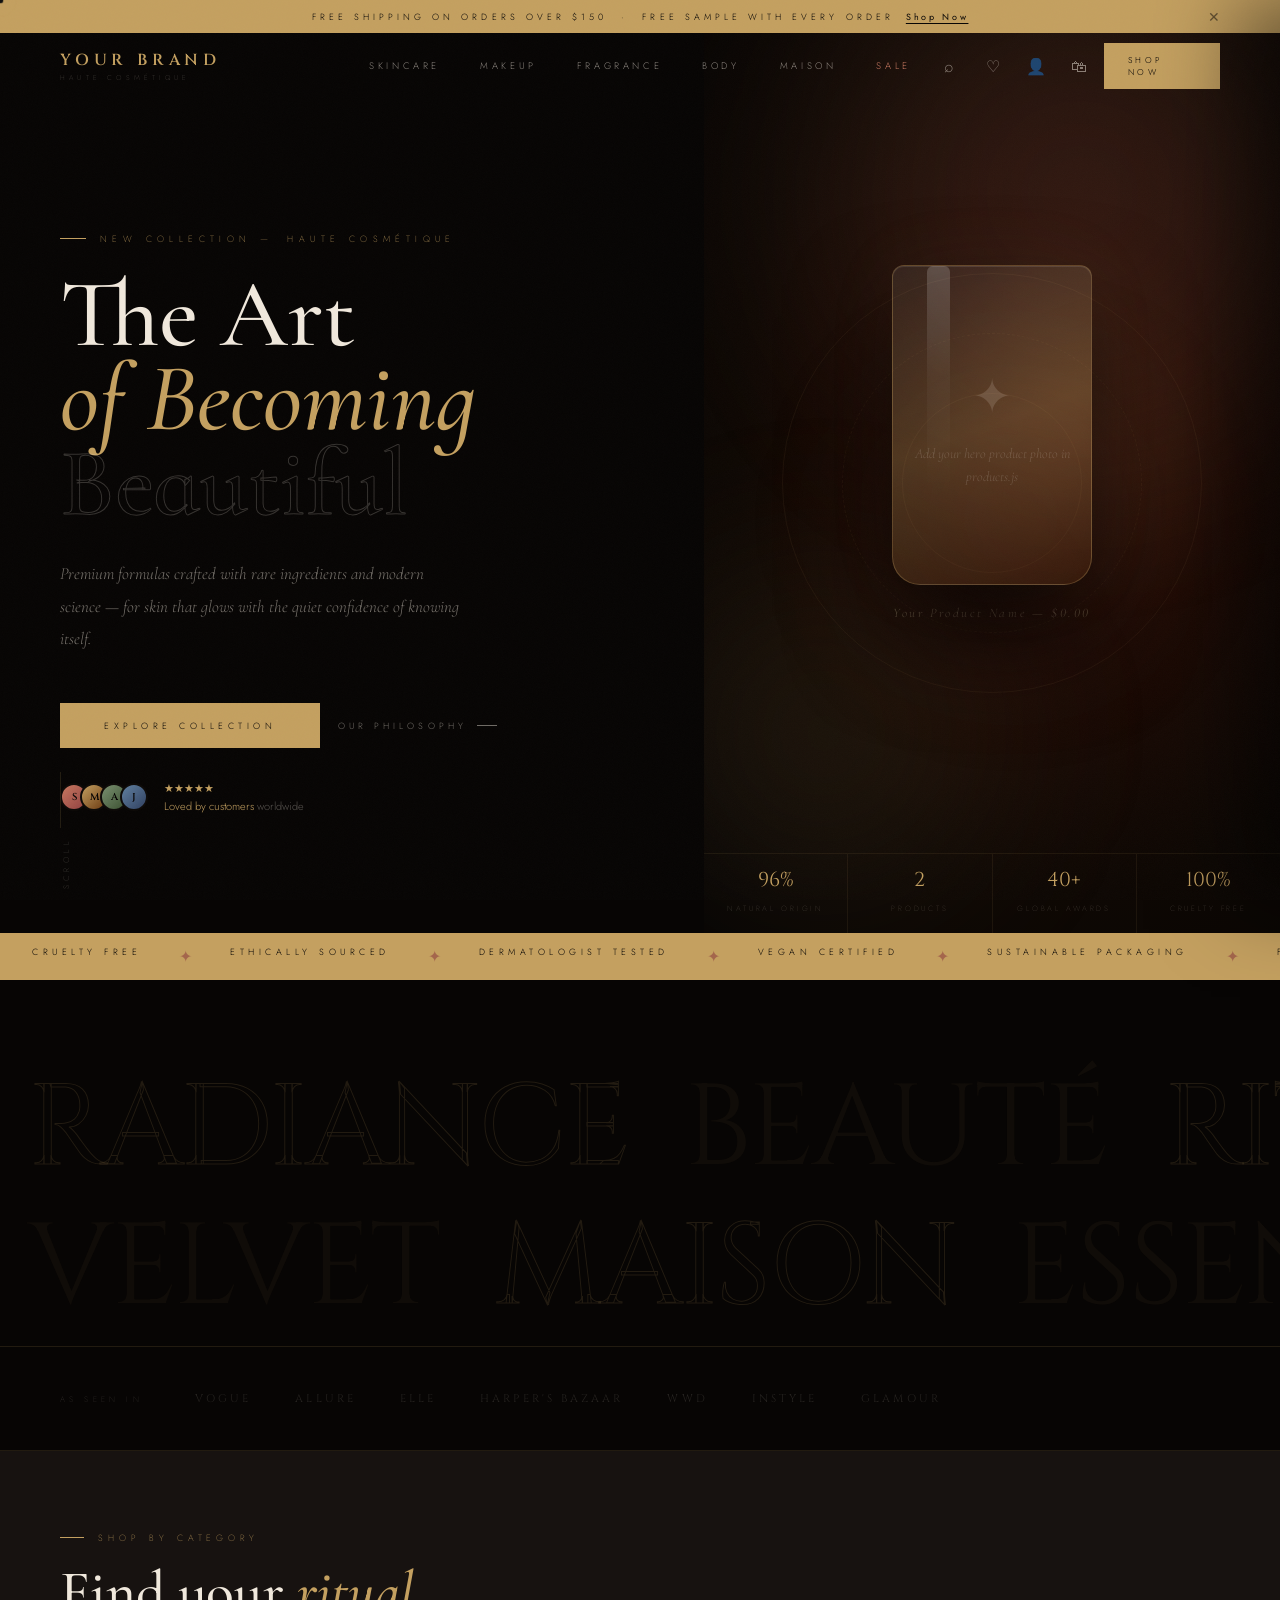
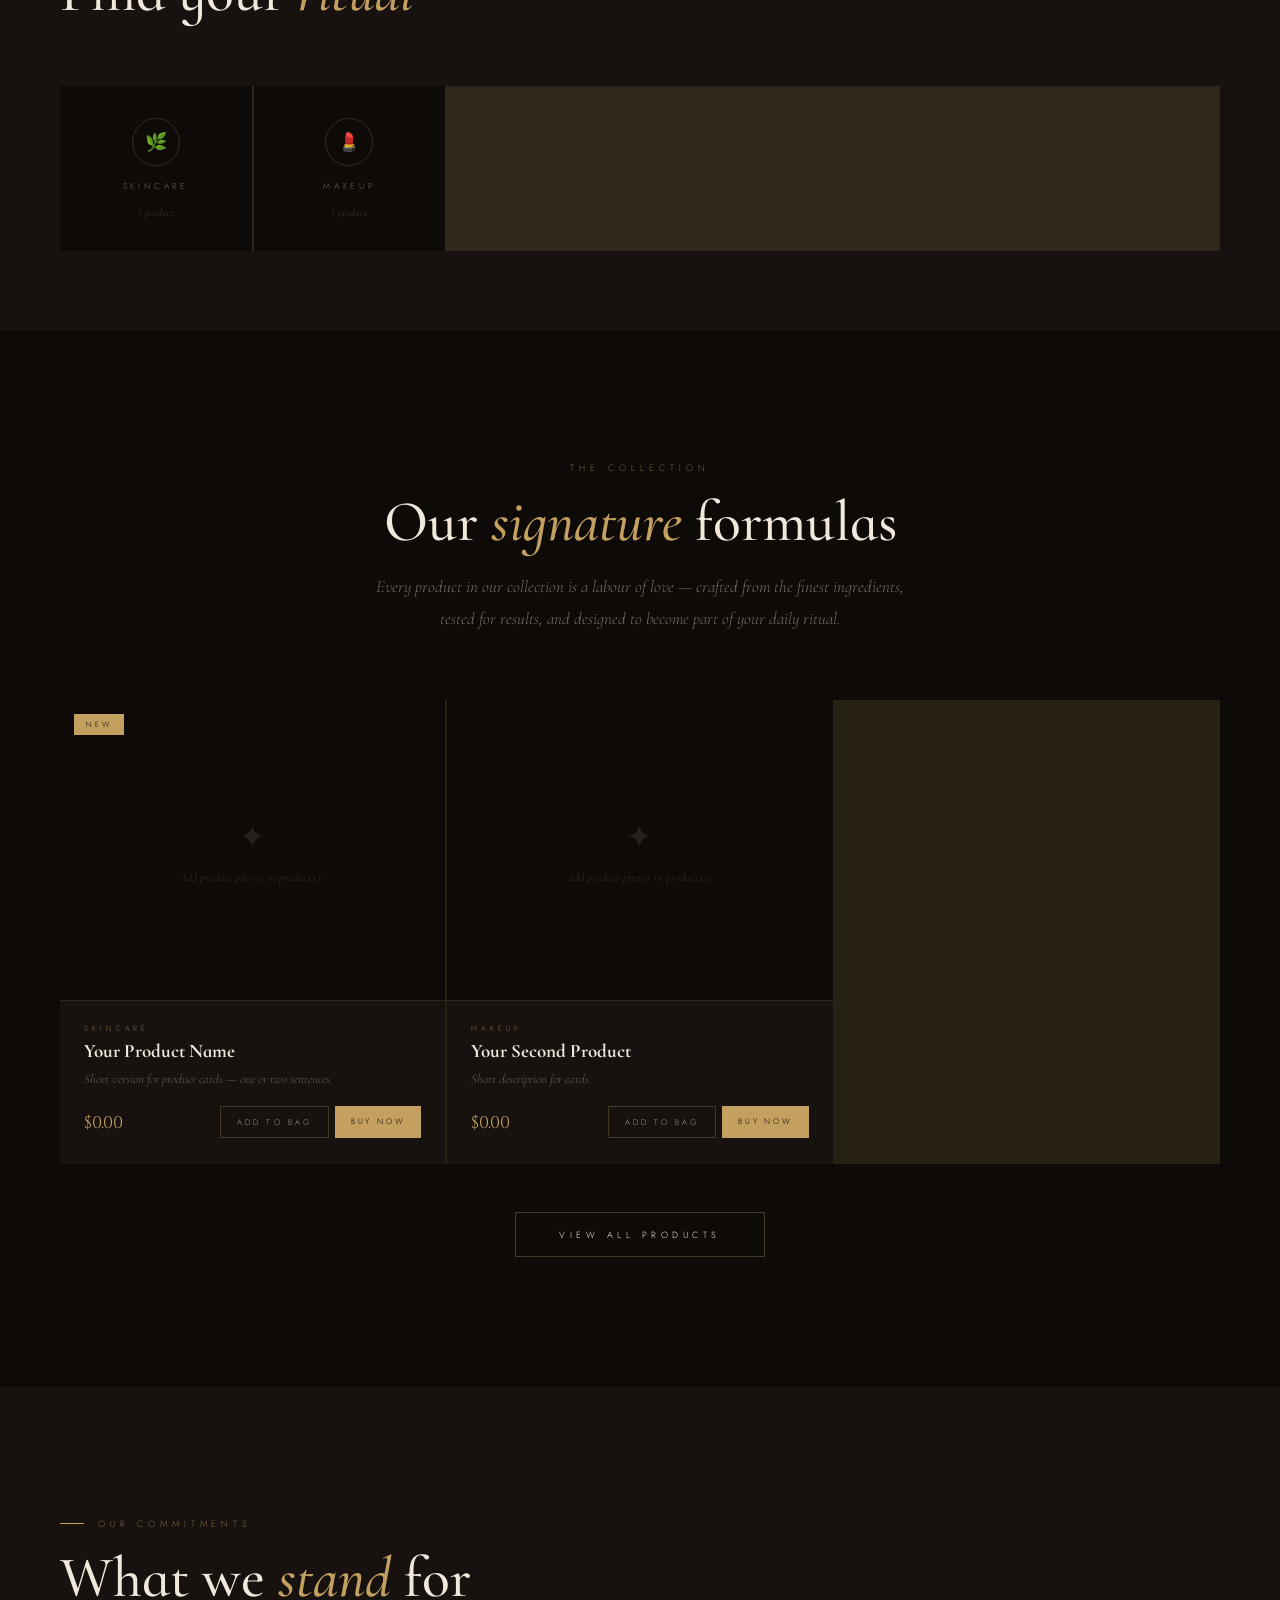
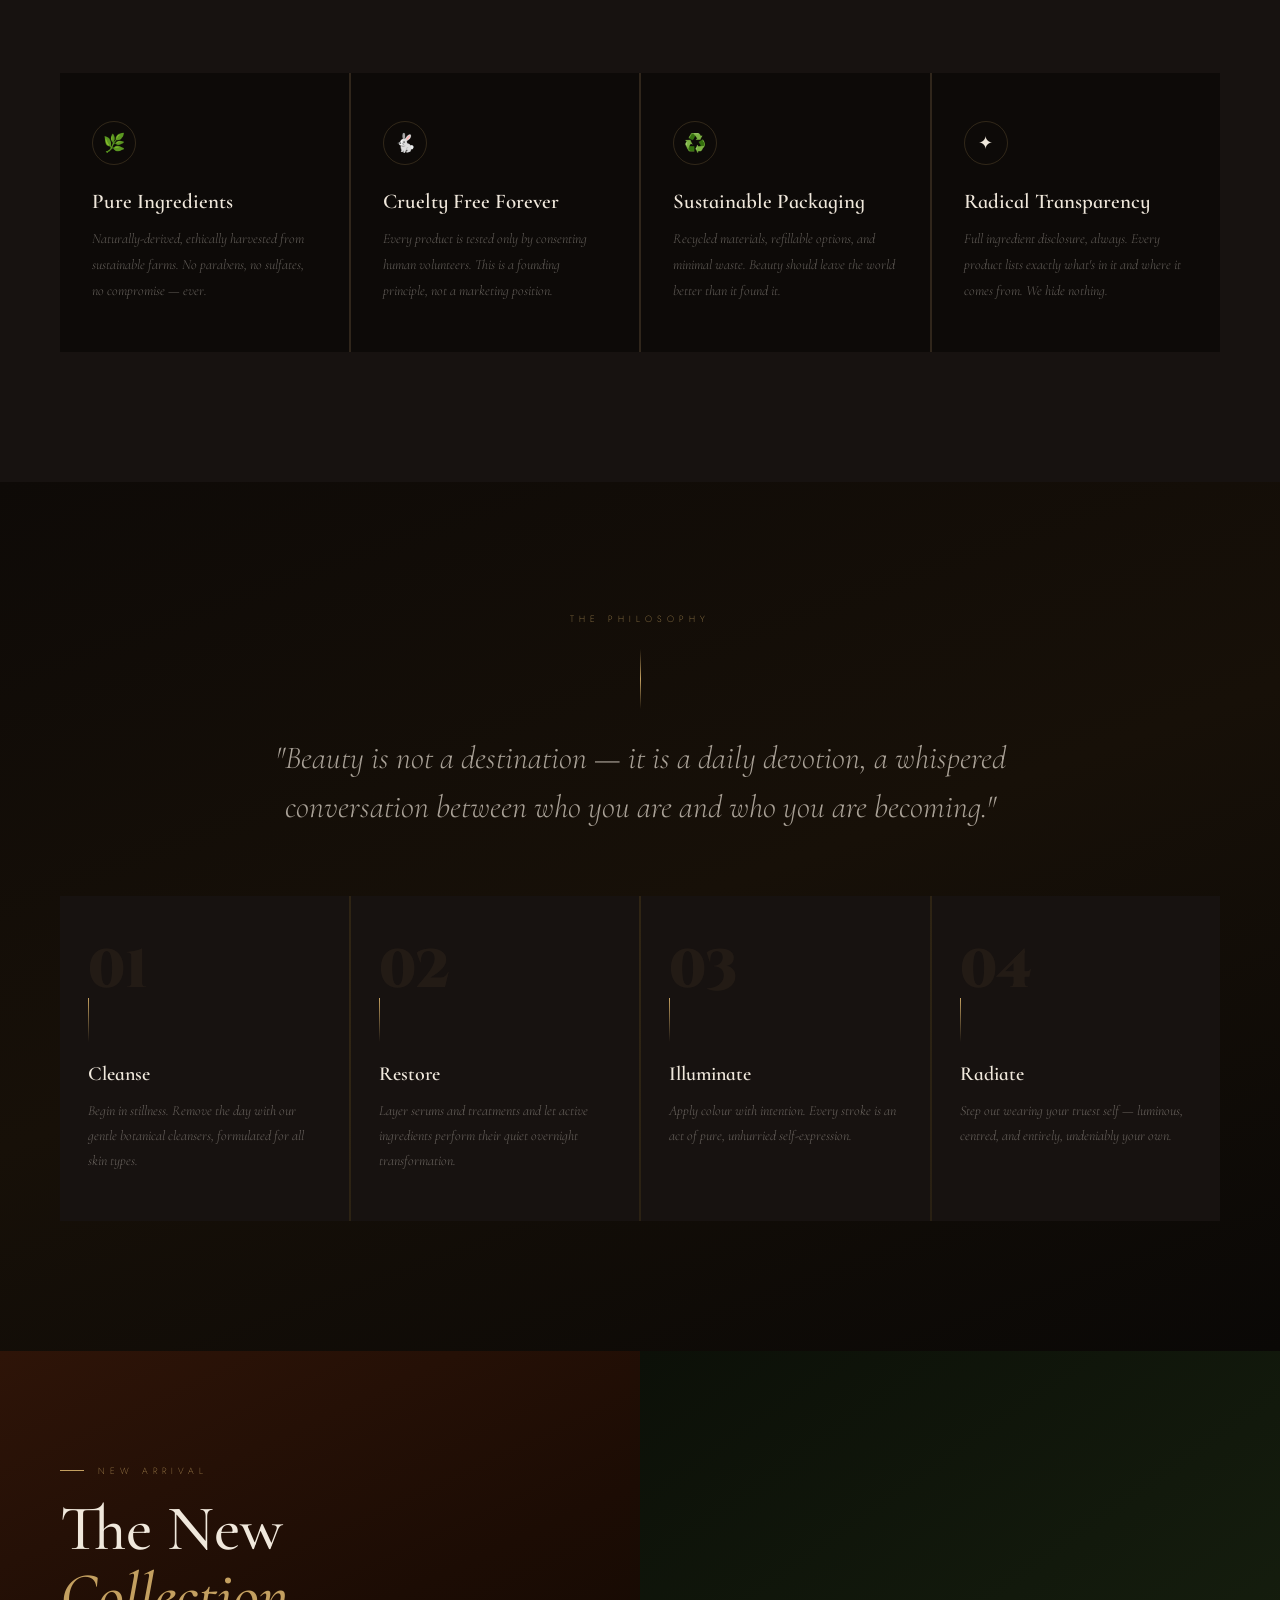
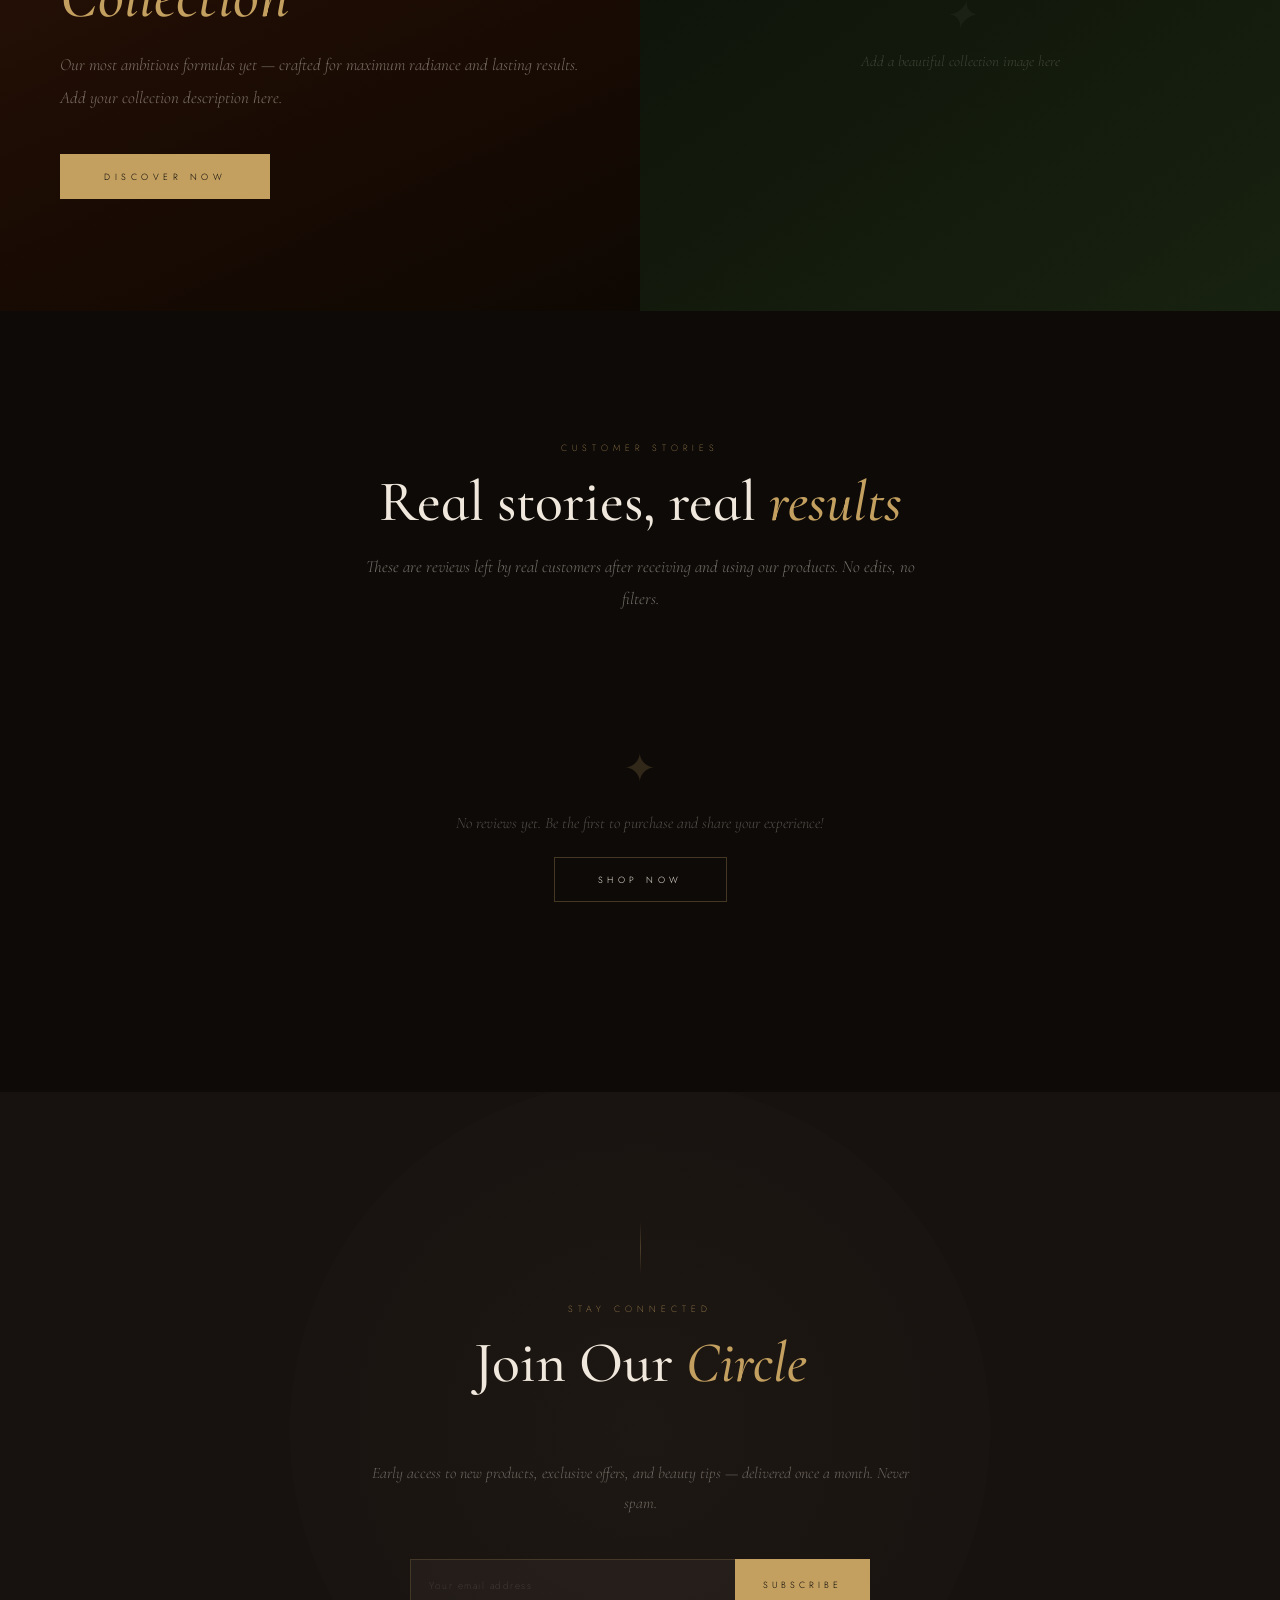
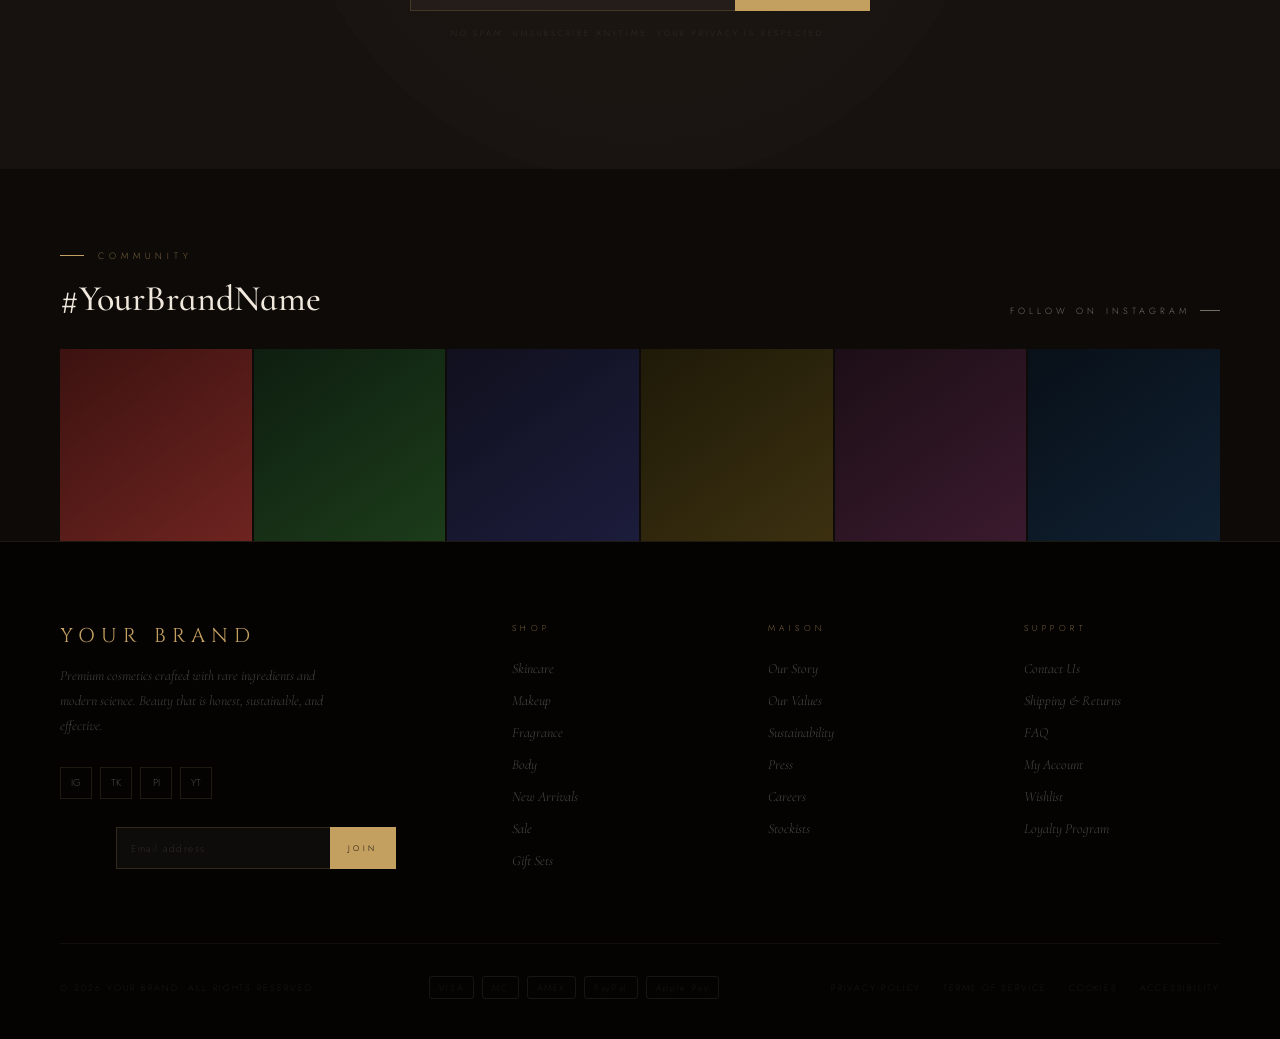
==== commit 50915f8f: "Add files via upload" ====
--- a/index.html
+++ b/index.html
@@ -3,434 +3,196 @@
 <head>
 <meta charset="UTF-8">
 <meta name="viewport" content="width=device-width, initial-scale=1.0">
-<meta name="description" content="Maison Auréa — Haute Cosmétique. Where science meets poetry. Award-winning luxury beauty crafted in Paris.">
-<meta name="theme-color" content="#070504">
-<meta property="og:title" content="Maison Auréa — Haute Cosmétique">
-<meta property="og:description" content="Where science meets poetry. Luxury beauty born in Paris.">
-<title>Maison Auréa — Haute Cosmétique</title>
-<link rel="stylesheet" href="css/base.css">
-<link rel="stylesheet" href="css/nav.css">
-<link rel="stylesheet" href="css/sections.css">
-<link rel="stylesheet" href="css/animations.css">
+<meta name="description" content="Luxury cosmetics store. Shop skincare, makeup, fragrance and body products.">
+<title>Home | Your Brand</title>
+<link rel="stylesheet" href="css/main.css">
 </head>
 <body>
 
-<!-- GRAIN -->
-<div class="grain" aria-hidden="true"></div>
+<!-- CURSOR -->
+<div id="cursor-dot" aria-hidden="true"></div>
+<div id="cursor-ring" aria-hidden="true"></div>
 
 <!-- SCROLL PROGRESS -->
 <div id="scroll-progress" aria-hidden="true"></div>
 
-<!-- CURSOR -->
-<div id="cursor-dot"   aria-hidden="true"></div>
-<div id="cursor-ring"  aria-hidden="true"></div>
-<div id="cursor-label" aria-hidden="true"></div>
-
-<!-- PAGE LOADER -->
+<!-- LOADER -->
 <div id="page-loader" aria-hidden="true">
-  <div class="loader-logo">AURÉA</div>
-  <div class="loader-sub">Maison de Cosmétique · Paris</div>
-  <div class="loader-progress"><div class="loader-bar"></div></div>
-  <div class="loader-percent">Loading…</div>
+  <div class="ld-logo" data-brand>YOUR BRAND</div>
+  <div class="ld-sub" data-brand-tagline>Haute Cosmétique</div>
+  <div class="ld-bar"><div class="ld-fill"></div></div>
 </div>
+
+<!-- TOAST -->
+
+<!-- BACK TO TOP -->
+<button id="back-top" aria-label="Back to top">↑</button>
 
 <!-- CART OVERLAY -->
 <div id="cart-overlay" aria-hidden="true"></div>
 
-<!-- CART DRAWER -->
-<aside id="cart-drawer" aria-label="Shopping bag">
-  <div class="cart-header">
+<!-- ═══ CART DRAWER ═══ -->
+<aside id="cart-drawer" aria-label="Shopping bag" role="dialog">
+  <div class="cart-head">
     <div>
-      <div class="cart-title">Your Bag</div>
-      <div class="cart-count-label" id="cart-count-label">0 items</div>
-    </div>
-    <button class="cart-close" id="cart-close" aria-label="Close bag">✕</button>
-  </div>
-  <div class="cart-items" id="cart-items"></div>
-  <div class="cart-empty" id="cart-empty">
+      <div class="cart-head-title">Your Bag</div>
+      <div class="cart-head-count" id="cart-count-lbl">0 items</div>
+    </div>
+    <button id="cart-close-btn" aria-label="Close bag">✕</button>
+  </div>
+  <div id="cart-items-list"></div>
+  <div id="cart-empty-state">
     <div class="cart-empty-icon">✦</div>
-    <p class="cart-empty-text">Your bag is empty.<br>Discover something beautiful.</p>
-    <a href="pages/shop.html" class="btn btn-ghost"><span>Explore Collection</span></a>
-  </div>
-  <div class="cart-footer" id="cart-footer" style="display:none">
-    <div class="cart-subtotal">
-      <span class="cart-subtotal-label">Subtotal</span>
-      <span class="cart-subtotal-price" id="cart-subtotal-price">$0</span>
-    </div>
-    <p class="cart-note">Complimentary shipping on orders over $150 · Gift wrapping available</p>
-    <button class="cart-checkout">Proceed to Checkout</button>
-    <a href="pages/shop.html" class="cart-continue">Continue Shopping</a>
+    <p class="cart-empty-txt">Your bag is empty.<br>Discover something beautiful.</p>
+    <a href="pages/shop.html" class="btn btn-outline" style="margin-top:8px"><span>Explore Collection</span></a>
+  </div>
+  <div id="cart-footer" style="display:none">
+    <div class="cart-subtotal-row">
+      <span class="cart-sub-lbl">Subtotal</span>
+      <span id="cart-total-price">$0.00</span>
+    </div>
+    <p class="cart-ship-note">Free shipping on orders over $150 · Gift wrapping available</p>
+    <button id="cart-checkout-btn">Proceed to Checkout</button>
+    <a href="pages/shop.html" class="cart-continue-link">Continue Shopping</a>
   </div>
 </aside>
 
-<!-- SEARCH OVERLAY -->
+<!-- ═══ SEARCH OVERLAY ═══ -->
 <div id="search-overlay" role="dialog" aria-label="Search">
-  <button class="search-close" id="search-close" aria-label="Close search">Close</button>
-  <div class="search-form">
-    <input type="text" class="search-input" placeholder="Search products, ingredients…" aria-label="Search">
-    <button class="search-submit" aria-label="Submit search">⌕</button>
-  </div>
-  <p class="search-hint">Press ESC to close</p>
-  <div class="search-suggestions">
-    <p class="search-sug-title">Popular searches</p>
-    <div class="search-sug-tags">
-      <span class="sug-tag">Sérum d'Or</span>
-      <span class="sug-tag">Velvet Foundation</span>
-      <span class="sug-tag">Palette Royale</span>
-      <span class="sug-tag">Fragrance</span>
-      <span class="sug-tag">Skincare Sets</span>
-      <span class="sug-tag">Cruelty Free</span>
-      <span class="sug-tag">New Arrivals</span>
-    </div>
-  </div>
+  <button id="search-close-btn">✕ Close</button>
+  <div class="search-wrap">
+    <input type="text" class="search-input" placeholder="Search products, ingredients…" aria-label="Search" autocomplete="off">
+  </div>
+  <div id="search-results"></div>
+  <div class="search-sug-tags" id="search-suggestions"></div>
 </div>
 
-<!-- MOBILE MENU -->
+<!-- ═══ MOBILE MENU ═══ -->
 <div id="mobile-menu" aria-hidden="true">
-  <nav class="mobile-nav-links">
-    <a href="pages/shop.html" class="mobile-nav-link">Shop <span>→</span></a>
-    <a href="#collections"    class="mobile-nav-link">Collections <span>→</span></a>
-    <a href="#ritual"         class="mobile-nav-link">Rituals <span>→</span></a>
-    <a href="#about"          class="mobile-nav-link">Maison <span>→</span></a>
-    <a href="#values"         class="mobile-nav-link">Values <span>→</span></a>
-    <a href="pages/login.html"class="mobile-nav-link">Account <span>→</span></a>
+  <nav>
+    <a href="pages/shop.html?cat=all"       class="mob-link">Shop All <span>→</span></a>
+    <a href="pages/shop.html?cat=skincare"  class="mob-link">Skincare <span>→</span></a>
+    <a href="pages/shop.html?cat=makeup"    class="mob-link">Makeup <span>→</span></a>
+    <a href="pages/shop.html?cat=fragrance" class="mob-link">Fragrance <span>→</span></a>
+    <a href="pages/shop.html?cat=body"      class="mob-link">Body <span>→</span></a>
+    <a href="pages/about.html"              class="mob-link">Our Story <span>→</span></a>
+    <a href="pages/contact.html"            class="mob-link">Contact <span>→</span></a>
+    <a href="pages/login.html"              class="mob-link">Account <span>→</span></a>
   </nav>
-  <div class="mobile-footer">
-    <div class="mobile-footer-row">
-      <span class="mobile-location">📍 <span id="mobile-location-text">Detecting location…</span></span>
-    </div>
-    <div class="mobile-footer-row">
-      <a href="#" class="footer-soc">IG</a>
-      <a href="#" class="footer-soc">TT</a>
-      <a href="#" class="footer-soc">PI</a>
-    </div>
+  <div class="mob-footer">
+    <a href="#" class="mob-soc">IG</a>
+    <a href="#" class="mob-soc">TK</a>
+    <a href="#" class="mob-soc">PI</a>
   </div>
 </div>
 
-<!-- ══════════════════════════════════════════════════════════
-     NAVIGATION
-══════════════════════════════════════════════════════════ -->
-
-<!-- Announcement Bar -->
+<!-- ═══ ANNOUNCE BAR ═══ -->
 <div class="announce-bar" id="announce-bar">
-  <p>Complimentary shipping on orders over $150 &nbsp;·&nbsp; Free sample with every order</p>
-  <a href="pages/shop.html" class="announce-link">Shop Now</a>
-  <button class="announce-close" id="announce-close" aria-label="Close announcement">✕</button>
+  <p>Free shipping on orders over $150 &nbsp;·&nbsp; Free sample with every order</p>
+  <a href="pages/shop.html">Shop Now</a>
+  <button class="announce-close" id="announce-close" aria-label="Close">✕</button>
 </div>
 
-<!-- Main Nav -->
+<!-- ═══ NAVIGATION ═══ -->
 <header id="main-nav" role="banner">
   <div class="nav-inner">
-
-    <!-- Logo -->
-    <a href="index.html" class="nav-logo" aria-label="Maison Auréa home">
-      MAISON AURÉA
-      <span class="nav-logo-sub">Haute Cosmétique · Paris</span>
+    <a href="index.html" class="nav-logo" aria-label="Home">
+      <span data-brand>YOUR BRAND</span>
+      <sub data-brand-tagline>Haute Cosmétique</sub>
     </a>
-
-    <!-- Center links with mega menus -->
     <nav class="nav-links" aria-label="Main navigation">
-
-      <div class="nav-item">
-        <a href="pages/shop.html" class="nav-link">Skincare <span class="caret">▾</span></a>
-        <div class="mega-menu">
-          <div class="mega-featured">
-            <div class="mega-featured-img">
-              <div style="position:relative;z-index:2;display:flex;flex-direction:column;align-items:center">
-                <div style="width:44px;height:12px;background:linear-gradient(145deg,#d4a870,#7a5020);border-radius:3px 3px 0 0"></div>
-                <div style="width:80px;height:160px;background:linear-gradient(160deg,rgba(255,255,255,.07),rgba(196,160,96,.28),rgba(70,35,12,.45));border-radius:8px 8px 20px 20px;border:1px solid rgba(196,160,96,.3);box-shadow:0 30px 60px rgba(0,0,0,.7)"></div>
-              </div>
-            </div>
-            <div class="mega-featured-label">
-              <small>Hero Product</small>
-              <span>Sérum d'Or Précieux</span>
-            </div>
-          </div>
-          <div>
-            <span class="mega-col-title">Serums & Treatments</span>
-            <div class="mega-links">
-              <a href="pages/shop.html" class="mega-link"><span class="mega-link-name">Sérum d'Or Précieux</span><span class="mega-link-tag">Bestseller</span></a>
-              <a href="pages/shop.html" class="mega-link"><span class="mega-link-name">Algae Renewal Serum</span></a>
-              <a href="pages/shop.html" class="mega-link"><span class="mega-link-name">Vitamin C Brightening</span><span class="mega-link-tag">New</span></a>
-              <a href="pages/shop.html" class="mega-link"><span class="mega-link-name">Retinol Night Repair</span></a>
-              <a href="pages/shop.html" class="mega-link"><span class="mega-link-name">Eye Contour Elixir</span></a>
-            </div>
-          </div>
-          <div>
-            <span class="mega-col-title">Moisturisers</span>
-            <div class="mega-links">
-              <a href="pages/shop.html" class="mega-link"><span class="mega-link-name">Velvet Day Cream</span></a>
-              <a href="pages/shop.html" class="mega-link"><span class="mega-link-name">Rich Night Balm</span></a>
-              <a href="pages/shop.html" class="mega-link"><span class="mega-link-name">Hydration Burst Gel</span><span class="mega-link-tag">New</span></a>
-              <a href="pages/shop.html" class="mega-link"><span class="mega-link-name">SPF 50 Invisible Shield</span></a>
-            </div>
-          </div>
-          <div>
-            <span class="mega-col-title">Cleansers</span>
-            <div class="mega-links">
-              <a href="pages/shop.html" class="mega-link"><span class="mega-link-name">Micellar Oil Cleanser</span></a>
-              <a href="pages/shop.html" class="mega-link"><span class="mega-link-name">Exfoliating Enzyme Mask</span></a>
-              <a href="pages/shop.html" class="mega-link"><span class="mega-link-name">Rose Toning Mist</span></a>
-              <a href="pages/shop.html" class="mega-link"><span class="mega-link-name">View All Skincare →</span></a>
-            </div>
-          </div>
-        </div>
-      </div>
-
-      <div class="nav-item">
-        <a href="pages/shop.html" class="nav-link">Makeup <span class="caret">▾</span></a>
-        <div class="mega-menu">
-          <div class="mega-featured">
-            <div class="mega-featured-img">
-              <div style="position:relative;z-index:2">
-                <div style="width:150px;height:95px;border-radius:8px;background:linear-gradient(145deg,rgba(255,255,255,.05),rgba(60,28,8,.5));border:1px solid rgba(196,160,96,.22);display:grid;grid-template-columns:repeat(4,1fr);gap:5px;padding:10px">
-                  <div style="border-radius:3px;background:#c87860"></div><div style="border-radius:3px;background:#8a3020"></div><div style="border-radius:3px;background:#d4b090"></div><div style="border-radius:3px;background:#5a1808"></div>
-                  <div style="border-radius:3px;background:#e0b880"></div><div style="border-radius:3px;background:#402010"></div><div style="border-radius:3px;background:#b86040"></div><div style="border-radius:3px;background:#280808"></div>
-                </div>
-              </div>
-            </div>
-            <div class="mega-featured-label">
-              <small>Signature</small>
-              <span>Palette Royale</span>
-            </div>
-          </div>
-          <div>
-            <span class="mega-col-title">Face</span>
-            <div class="mega-links">
-              <a href="pages/shop.html" class="mega-link"><span class="mega-link-name">Velvet Foundation</span><span class="mega-link-tag">SPF 35</span></a>
-              <a href="pages/shop.html" class="mega-link"><span class="mega-link-name">Satin Concealer</span></a>
-              <a href="pages/shop.html" class="mega-link"><span class="mega-link-name">Luminous Blush</span><span class="mega-link-tag">New</span></a>
-              <a href="pages/shop.html" class="mega-link"><span class="mega-link-name">Gold Highlighter</span></a>
-            </div>
-          </div>
-          <div>
-            <span class="mega-col-title">Eyes & Lips</span>
-            <div class="mega-links">
-              <a href="pages/shop.html" class="mega-link"><span class="mega-link-name">Palette Royale</span><span class="mega-link-tag">Bestseller</span></a>
-              <a href="pages/shop.html" class="mega-link"><span class="mega-link-name">Noir Extrême Mascara</span></a>
-              <a href="pages/shop.html" class="mega-link"><span class="mega-link-name">Liner Trilogy Set</span></a>
-              <a href="pages/shop.html" class="mega-link"><span class="mega-link-name">Velvet Lip Colour</span></a>
-            </div>
-          </div>
-          <div>
-            <span class="mega-col-title">Sets & Gifts</span>
-            <div class="mega-links">
-              <a href="pages/shop.html" class="mega-link"><span class="mega-link-name">La Routine Complète</span><span class="mega-link-tag">Best Value</span></a>
-              <a href="pages/shop.html" class="mega-link"><span class="mega-link-name">The Edit — Makeup</span></a>
-              <a href="pages/shop.html" class="mega-link"><span class="mega-link-name">Gift Sets</span></a>
-              <a href="pages/shop.html" class="mega-link"><span class="mega-link-name">View All Makeup →</span></a>
-            </div>
-          </div>
-        </div>
-      </div>
-
-      <div class="nav-item">
-        <a href="pages/shop.html" class="nav-link">Fragrance <span class="caret">▾</span></a>
-        <div class="mega-menu" style="grid-template-columns:2fr 1fr 1fr">
-          <div class="mega-featured">
-            <div class="mega-featured-img">
-              <div style="width:80px;height:140px;border-radius:40px 40px 16px 16px;background:linear-gradient(155deg,rgba(255,255,255,.07),rgba(122,144,112,.28),rgba(40,60,40,.42));border:1px solid rgba(122,144,112,.26);box-shadow:0 28px 64px rgba(0,0,0,.75)"></div>
-            </div>
-            <div class="mega-featured-label">
-              <small>Signature Scent</small>
-              <span>Eau de Lumière</span>
-            </div>
-          </div>
-          <div>
-            <span class="mega-col-title">Eau de Parfum</span>
-            <div class="mega-links">
-              <a href="pages/shop.html" class="mega-link"><span class="mega-link-name">Eau de Lumière</span><span class="mega-link-tag">Icon</span></a>
-              <a href="pages/shop.html" class="mega-link"><span class="mega-link-name">Nuit de Velours</span></a>
-              <a href="pages/shop.html" class="mega-link"><span class="mega-link-name">Rose Sauvage</span><span class="mega-link-tag">New</span></a>
-              <a href="pages/shop.html" class="mega-link"><span class="mega-link-name">Ambre Précieux</span></a>
-            </div>
-          </div>
-          <div>
-            <span class="mega-col-title">Body & Home</span>
-            <div class="mega-links">
-              <a href="pages/shop.html" class="mega-link"><span class="mega-link-name">Scented Body Lotion</span></a>
-              <a href="pages/shop.html" class="mega-link"><span class="mega-link-name">Perfumed Hair Mist</span></a>
-              <a href="pages/shop.html" class="mega-link"><span class="mega-link-name">Luxury Candle</span></a>
-              <a href="pages/shop.html" class="mega-link"><span class="mega-link-name">View All →</span></a>
-            </div>
-          </div>
-        </div>
-      </div>
-
-      <div class="nav-item">
-        <a href="#about" class="nav-link">Maison <span class="caret">▾</span></a>
-        <div class="mega-menu" style="grid-template-columns:2fr 1fr 1fr">
-          <div class="mega-featured" style="background:linear-gradient(145deg,var(--mid),var(--charcoal))">
-            <div class="mega-featured-img">
-              <div style="text-align:center;padding:20px">
-                <div style="font-family:'Cinzel',serif;font-size:40px;color:rgba(196,160,96,.2);margin-bottom:8px">2017</div>
-                <div style="font-size:9px;letter-spacing:.4em;color:rgba(240,232,220,.3)">EST. PARIS</div>
-              </div>
-            </div>
-            <div class="mega-featured-label">
-              <small>Our Story</small>
-              <span>Born from passion, refined by science</span>
-            </div>
-          </div>
-          <div>
-            <span class="mega-col-title">About Us</span>
-            <div class="mega-links">
-              <a href="#about"  class="mega-link"><span class="mega-link-name">Our Story</span></a>
-              <a href="#values" class="mega-link"><span class="mega-link-name">Our Values</span></a>
-              <a href="#ritual" class="mega-link"><span class="mega-link-name">The Ritual</span></a>
-              <a href="#"       class="mega-link"><span class="mega-link-name">Ingredients</span></a>
-              <a href="#"       class="mega-link"><span class="mega-link-name">Sustainability</span></a>
-            </div>
-          </div>
-          <div>
-            <span class="mega-col-title">Press & More</span>
-            <div class="mega-links">
-              <a href="#" class="mega-link"><span class="mega-link-name">Press & Awards</span></a>
-              <a href="#" class="mega-link"><span class="mega-link-name">Stockists</span></a>
-              <a href="#" class="mega-link"><span class="mega-link-name">Careers</span></a>
-              <a href="#" class="mega-link"><span class="mega-link-name">Contact Us</span></a>
-            </div>
-          </div>
-        </div>
-      </div>
-
-      <div class="nav-item">
-        <a href="pages/shop.html" class="nav-link" style="color:var(--rose)">Sale</a>
-      </div>
+      <a href="pages/shop.html?cat=skincare"  class="nav-link">Skincare</a>
+      <a href="pages/shop.html?cat=makeup"    class="nav-link">Makeup</a>
+      <a href="pages/shop.html?cat=fragrance" class="nav-link">Fragrance</a>
+      <a href="pages/shop.html?cat=body"      class="nav-link">Body</a>
+      <a href="pages/about.html"              class="nav-link">Maison</a>
+      <a href="pages/shop.html?cat=sale"      class="nav-link" style="color:var(--rose)">Sale</a>
     </nav>
-
-    <!-- Right actions -->
     <div class="nav-right">
-      <!-- Location -->
-      <button class="nav-location" id="nav-location-btn" title="Your location">
-        <svg viewBox="0 0 24 24"><path d="M12 2C8.13 2 5 5.13 5 9c0 5.25 7 13 7 13s7-7.75 7-13c0-3.87-3.13-7-7-7zm0 9.5c-1.38 0-2.5-1.12-2.5-2.5s1.12-2.5 2.5-2.5 2.5 1.12 2.5 2.5-1.12 2.5-2.5 2.5z" fill="currentColor"/></svg>
-        <span class="nav-location-text">Locating…</span>
+      <button class="nav-location" id="nav-location-btn" title="Your location" style="display:none">
+        📍 <span class="nav-location-text location-display">Detecting…</span>
       </button>
-      <!-- Search -->
-      <button class="nav-icon-btn" id="search-open" aria-label="Search">⌕</button>
-      <!-- Wishlist -->
-      <a href="#" class="nav-icon-btn" aria-label="Wishlist">♡</a>
-      <!-- Account -->
-      <a href="pages/login.html" class="nav-icon-btn" aria-label="Account">👤</a>
-      <!-- Cart -->
+      <button class="nav-icon-btn" id="search-open-btn" aria-label="Search">⌕</button>
+      <a href="pages/wishlist.html" class="nav-icon-btn" aria-label="Wishlist" style="position:relative">
+        ♡ <span class="badge wishlist-badge">0</span>
+      </a>
+      <a href="pages/login.html" class="nav-icon-btn" aria-label="Account">
+        <span class="auth-avatar">👤</span>
+      </a>
       <button class="nav-icon-btn" id="cart-btn" aria-label="Shopping bag" style="position:relative">
-        🛍
-        <span class="badge cart-badge" id="cart-badge">0</span>
+        🛍 <span class="badge cart-badge">0</span>
       </button>
-      <!-- CTA -->
-      <a href="pages/shop.html" class="nav-cta">Shop Now</a>
-      <!-- Hamburger -->
+      <a href="pages/shop.html" class="nav-cta-btn magnetic">Shop Now</a>
       <button class="hamburger" id="hamburger" aria-label="Menu" aria-expanded="false">
         <span></span><span></span><span></span>
       </button>
     </div>
-
   </div>
 </header>
 
-<!-- ══════════════════════════════════════════════════════════
+<!-- ═══════════════════════════════════════════════════════
      HERO
-══════════════════════════════════════════════════════════ -->
-<section class="hero" id="hero" aria-label="Hero">
-
-  <!-- Left content -->
+═══════════════════════════════════════════════════════ -->
+<section class="hero" id="hero" aria-label="Welcome">
   <div class="hero-left">
-    <span class="hero-sup">Collection SS25 · Paris</span>
+    <span class="hero-sup">New Collection — <span data-brand-tagline>Haute Cosmétique</span></span>
     <h1 class="hero-h1">
       <span class="l1">The Art</span>
       <span class="l2">of Becoming</span>
       <span class="l3">Beautiful</span>
     </h1>
     <p class="hero-desc">
-      Where rare botanicals meet modern alchemy. Each formula is an 18-month devotion — crafted for skin that glows with the quiet confidence of knowing itself.
+      Premium formulas crafted with rare ingredients and modern science — for skin that glows with the quiet confidence of knowing itself.
     </p>
-
-    <!-- Social proof -->
-    <div class="hero-social-proof" style="margin-bottom:40px">
-      <div class="sp-avatars">
-        <div class="sp-avatar sp-a1">S</div>
-        <div class="sp-avatar sp-a2">M</div>
-        <div class="sp-avatar sp-a3">A</div>
-        <div class="sp-avatar sp-a4">J</div>
+    <div class="hero-cta">
+      <a href="pages/shop.html" class="btn btn-gold magnetic"><span>Explore Collection</span></a>
+      <a href="pages/about.html" class="btn btn-text">Our Philosophy</a>
+    </div>
+    <div class="hero-trust">
+      <div class="ht-avs">
+        <div class="ht-av av1">S</div>
+        <div class="ht-av av2">M</div>
+        <div class="ht-av av3">A</div>
+        <div class="ht-av av4">J</div>
       </div>
       <div>
-        <div class="hero-stars">★★★★★</div>
-        <p class="sp-text"><strong>12,400+</strong> reviews · 4.9/5</p>
-      </div>
-    </div>
-
-    <div class="hero-cta">
-      <a href="pages/shop.html" class="btn btn-solid magnetic"><span>Explore Collection</span></a>
-      <a href="#ritual" class="btn btn-link">Our Philosophy</a>
-    </div>
-
-    <!-- Scroll indicator -->
+        <div class="ht-stars">★★★★★</div>
+        <p class="ht-text"><strong>Loved by customers</strong> worldwide</p>
+      </div>
+    </div>
     <div class="hero-scroll" aria-hidden="true">
       <div class="hero-scroll-track"><div class="hero-scroll-thumb"></div></div>
-      <span class="hero-scroll-label">Scroll</span>
-    </div>
-  </div>
-
-  <!-- Right visual -->
+      <span class="hero-scroll-lbl">Scroll</span>
+    </div>
+  </div>
   <div class="hero-right" aria-hidden="true">
     <div class="hero-bg"></div>
     <div class="hero-orb orb-a"></div>
     <div class="hero-orb orb-b"></div>
     <div class="hero-orb orb-c"></div>
-
     <div class="hero-rings">
       <div class="hero-ring ring-1"></div>
       <div class="hero-ring ring-2"></div>
       <div class="hero-ring ring-3"></div>
     </div>
-
     <div class="hero-product-wrap">
-      <div class="hero-product">
-        <!-- Satellites -->
-        <div class="sat-wrap s1">
-          <div class="sat-palette">
-            <div class="ps ps1"></div><div class="ps ps2"></div><div class="ps ps3"></div>
-            <div class="ps ps4"></div><div class="ps ps5"></div><div class="ps ps6"></div>
+      <div class="hero-product-display">
+        <!-- Replace the placeholder below with a real product image -->
+        <div class="hero-product-img">
+          <div class="hpi-shine"></div>
+          <div class="no-product-placeholder">
+            <div class="npp-icon">✦</div>
+            <p class="npp-text">Add your hero product photo in products.js</p>
           </div>
         </div>
-        <div class="sat-wrap s2"><div class="sat-lip-tube"></div></div>
-        <div class="sat-wrap s3"><div class="sat-compact"></div></div>
-        <div class="sat-wrap s4"><div class="sat-mascara"></div></div>
-
-        <!-- Main bottle -->
-        <div class="bottle-group">
-          <div class="b-cap"></div>
-          <div class="b-neck"></div>
-          <div class="b-body">
-            <div class="b-shine-1"></div>
-            <div class="b-shine-2"></div>
-            <span class="b-label-brand">AURÉA</span>
-            <div class="b-label-div"></div>
-            <span class="b-label-name">Sérum d'Or</span>
-          </div>
-        </div>
-        <p class="hero-product-label">Gold Radiance Serum — $185</p>
-      </div>
-    </div>
-
-    <!-- Stat strip -->
+        <p class="hero-product-label" id="hero-product-label">Your Featured Product</p>
+      </div>
+    </div>
     <div class="hero-stat-strip">
-      <div class="hss-item">
-        <span class="hss-num count-up" data-target="96" data-suffix="%">96%</span>
-        <span class="hss-lbl">Natural Origin</span>
-      </div>
-      <div class="hss-item">
-        <span class="hss-num count-up" data-target="40" data-suffix="+">40+</span>
-        <span class="hss-lbl">Global Awards</span>
-      </div>
-      <div class="hss-item">
-        <span class="hss-num">18M</span>
-        <span class="hss-lbl">Dev. Per Product</span>
-      </div>
-      <div class="hss-item">
-        <span class="hss-num count-up" data-target="12400" data-suffix="+">12.4k+</span>
-        <span class="hss-lbl">5-Star Reviews</span>
-      </div>
+      <div class="hss"><span class="hss-n count-up" data-target="96" data-suffix="%">96%</span><span class="hss-l">Natural Origin</span></div>
+      <div class="hss"><span class="hss-n" id="hero-products-count">—</span><span class="hss-l">Products</span></div>
+      <div class="hss"><span class="hss-n count-up" data-target="40" data-suffix="+">40+</span><span class="hss-l">Global Awards</span></div>
+      <div class="hss"><span class="hss-n count-up" data-target="100" data-suffix="%">100%</span><span class="hss-l">Cruelty Free</span></div>
     </div>
   </div>
 </section>
@@ -441,45 +203,41 @@
     <span class="ticker-item">Cruelty Free</span><span class="ticker-sep">✦</span>
     <span class="ticker-item">Ethically Sourced</span><span class="ticker-sep">✦</span>
     <span class="ticker-item">Dermatologist Tested</span><span class="ticker-sep">✦</span>
-    <span class="ticker-item">40+ Global Awards</span><span class="ticker-sep">✦</span>
     <span class="ticker-item">Vegan Certified</span><span class="ticker-sep">✦</span>
     <span class="ticker-item">Sustainable Packaging</span><span class="ticker-sep">✦</span>
     <span class="ticker-item">Free From Parabens</span><span class="ticker-sep">✦</span>
-    <span class="ticker-item">96% Natural Origin</span><span class="ticker-sep">✦</span>
     <span class="ticker-item">Cruelty Free</span><span class="ticker-sep">✦</span>
     <span class="ticker-item">Ethically Sourced</span><span class="ticker-sep">✦</span>
     <span class="ticker-item">Dermatologist Tested</span><span class="ticker-sep">✦</span>
-    <span class="ticker-item">40+ Global Awards</span><span class="ticker-sep">✦</span>
     <span class="ticker-item">Vegan Certified</span><span class="ticker-sep">✦</span>
     <span class="ticker-item">Sustainable Packaging</span><span class="ticker-sep">✦</span>
     <span class="ticker-item">Free From Parabens</span><span class="ticker-sep">✦</span>
-    <span class="ticker-item">96% Natural Origin</span><span class="ticker-sep">✦</span>
   </div>
 </div>
 
 <!-- MARQUEE -->
 <div class="marquee-section" aria-hidden="true">
-  <div class="marquee-row forward">
-    <span class="mq-word mq-outline">RADIANCE</span><span class="mq-word mq-fill">LUMIÈRE</span>
-    <span class="mq-word mq-outline">RITUAL</span><span class="mq-word mq-fill">BEAUTÉ</span>
-    <span class="mq-word mq-outline">ÉCLAT</span><span class="mq-word mq-fill">NATURE</span>
-    <span class="mq-word mq-outline">RADIANCE</span><span class="mq-word mq-fill">LUMIÈRE</span>
-    <span class="mq-word mq-outline">RITUAL</span><span class="mq-word mq-fill">BEAUTÉ</span>
-    <span class="mq-word mq-outline">ÉCLAT</span><span class="mq-word mq-fill">NATURE</span>
-  </div>
-  <div class="marquee-row backward">
-    <span class="mq-word mq-fill">GLOW</span><span class="mq-word mq-outline">ESSENCE</span>
+  <div class="marquee-row mrow-fwd">
+    <span class="mq-word mq-outline">RADIANCE</span><span class="mq-word mq-fill">BEAUTÉ</span>
+    <span class="mq-word mq-outline">RITUAL</span><span class="mq-word mq-fill">NATURE</span>
+    <span class="mq-word mq-outline">ÉCLAT</span><span class="mq-word mq-fill">GLOW</span>
+    <span class="mq-word mq-outline">RADIANCE</span><span class="mq-word mq-fill">BEAUTÉ</span>
+    <span class="mq-word mq-outline">RITUAL</span><span class="mq-word mq-fill">NATURE</span>
+    <span class="mq-word mq-outline">ÉCLAT</span><span class="mq-word mq-fill">GLOW</span>
+  </div>
+  <div class="marquee-row mrow-rev">
     <span class="mq-word mq-fill">VELVET</span><span class="mq-word mq-outline">MAISON</span>
-    <span class="mq-word mq-fill">AURÉA</span><span class="mq-word mq-outline">PARIS</span>
-    <span class="mq-word mq-fill">GLOW</span><span class="mq-word mq-outline">ESSENCE</span>
+    <span class="mq-word mq-fill">ESSENCE</span><span class="mq-word mq-outline">PARIS</span>
+    <span class="mq-word mq-fill">LUMIÈRE</span><span class="mq-word mq-outline">PURE</span>
     <span class="mq-word mq-fill">VELVET</span><span class="mq-word mq-outline">MAISON</span>
-    <span class="mq-word mq-fill">AURÉA</span><span class="mq-word mq-outline">PARIS</span>
+    <span class="mq-word mq-fill">ESSENCE</span><span class="mq-word mq-outline">PARIS</span>
+    <span class="mq-word mq-fill">LUMIÈRE</span><span class="mq-word mq-outline">PURE</span>
   </div>
 </div>
 
-<!-- PRESS BAR -->
+<!-- PRESS -->
 <div class="press-bar" aria-label="As seen in">
-  <span class="press-label">As seen in</span>
+  <span class="press-lbl">As seen in</span>
   <div class="press-logos">
     <span class="press-logo">VOGUE</span>
     <span class="press-logo">ALLURE</span>
@@ -491,546 +249,205 @@
   </div>
 </div>
 
-<!-- CATEGORY STRIP -->
-<section class="category-strip" id="categories" aria-label="Shop by category">
-  <div class="s-header" data-reveal="up">
-    <p class="eyebrow">Shop by Category</p>
-    <h2>Find your <em>ritual</em></h2>
-  </div>
-  <div class="cat-grid stagger-children">
-    <a href="pages/shop.html?cat=skincare" class="cat-card">
-      <div class="cat-icon">🌿</div>
-      <span class="cat-name">Skincare</span>
-      <span class="cat-count">24 products</span>
-    </a>
-    <a href="pages/shop.html?cat=makeup" class="cat-card">
-      <div class="cat-icon">💄</div>
-      <span class="cat-name">Makeup</span>
-      <span class="cat-count">18 products</span>
-    </a>
-    <a href="pages/shop.html?cat=fragrance" class="cat-card">
-      <div class="cat-icon">🌸</div>
-      <span class="cat-name">Fragrance</span>
-      <span class="cat-count">8 products</span>
-    </a>
-    <a href="pages/shop.html?cat=body" class="cat-card">
-      <div class="cat-icon">✨</div>
-      <span class="cat-name">Body</span>
-      <span class="cat-count">12 products</span>
-    </a>
-    <a href="pages/shop.html?cat=sets" class="cat-card">
-      <div class="cat-icon">🎁</div>
-      <span class="cat-name">Gift Sets</span>
-      <span class="cat-count">6 sets</span>
-    </a>
-    <a href="pages/shop.html?cat=new" class="cat-card">
-      <div class="cat-icon">⭐</div>
-      <span class="cat-name">New In</span>
-      <span class="cat-count">5 new</span>
-    </a>
-  </div>
-</section>
-
-<!-- ══════════════════════════════════════════════════════════
-     PRODUCTS BENTO GRID
-══════════════════════════════════════════════════════════ -->
-<section class="products-section" id="collections" aria-label="Product collection">
-  <div class="s-header center" data-reveal="up">
-    <p class="eyebrow">The Collection</p>
-    <h2>Our <em>signature</em> formulas</h2>
-    <p>Eighteen months of devotion distilled into each bottle, each compact, each ritual.</p>
-  </div>
-
-  <div class="products-bento">
-
-    <!-- HERO PRODUCT -->
-    <article class="pc pc-hero" data-reveal="left">
-      <div class="pc-badge badge-new">Bestseller</div>
-      <button class="pc-wishlist" data-id="serum-or" aria-label="Add to wishlist">♡</button>
-      <div class="pc-vis pc-vis-h">
-        <div class="pc-bg pcbg-1"></div>
-        <div class="pc-icon">
-          <div style="display:flex;flex-direction:column;align-items:center">
-            <div style="width:50px;height:30px;background:linear-gradient(145deg,#d4a870,#7a5020);border-radius:5px 5px 0 0;box-shadow:0 -6px 24px rgba(196,160,96,.2)"></div>
-            <div style="width:36px;height:14px;background:linear-gradient(160deg,#b49050,#5a3a18)"></div>
-            <div class="psi-serum-tall"></div>
-          </div>
-        </div>
-      </div>
-      <div class="pc-info pc-info-lg">
-        <span class="pc-cat">Skincare · Hero Product</span>
-        <h3 class="pc-name pc-name-lg">Sérum d'Or Précieux</h3>
-        <p class="pc-desc">24k gold peptides, hyaluronic triptych &amp; bio-retinol. Our cult overnight serum that transforms visibly in 28 days — or your money back.</p>
-        <div class="pc-foot">
-          <span class="pc-price">$185</span>
-          <button class="btn btn-ghost pc-add add-to-cart"
-            data-id="serum-or" data-name="Sérum d'Or Précieux"
-            data-price="185" data-icon="✦">
-            <span>Add to Bag</span>
-          </button>
-        </div>
-      </div>
-    </article>
-
-    <!-- FEAT 1 -->
-    <article class="pc pc-feat1" data-reveal="up" data-delay="1">
-      <div class="pc-badge badge-new">New</div>
-      <button class="pc-wishlist" data-id="fragrance-lumiere" aria-label="Add to wishlist">♡</button>
-      <div class="pc-vis pc-vis-m">
-        <div class="pc-bg pcbg-2"></div>
-        <div class="pc-icon"><div class="psi-fragrance-rnd"></div></div>
-      </div>
-      <div class="pc-info">
-        <span class="pc-cat">Fragrance</span>
-        <h3 class="pc-name">Eau de Lumière</h3>
-        <p class="pc-desc">Neroli, white musk &amp; aged amber. A scent that enters rooms before you do.</p>
-        <div class="pc-foot">
-          <span class="pc-price">$220</span>
-          <button class="btn btn-ghost pc-add add-to-cart"
-            data-id="fragrance-lumiere" data-name="Eau de Lumière"
-            data-price="220" data-icon="🌸"><span>Add to Bag</span></button>
-        </div>
-      </div>
-    </article>
-
-    <!-- FEAT 2 -->
-    <article class="pc pc-feat2" data-reveal="up" data-delay="2">
-      <button class="pc-wishlist" data-id="foundation" aria-label="Add to wishlist">♡</button>
-      <div class="pc-vis pc-vis-m">
-        <div class="pc-bg pcbg-3"></div>
-        <div class="pc-icon"><div class="psi-compact-wide"></div></div>
-      </div>
-      <div class="pc-info">
-        <span class="pc-cat">Makeup</span>
-        <h3 class="pc-name">Velvet Foundation</h3>
-        <p class="pc-desc">Weightless coverage. 72h hydration. SPF 35. Skin, but impossibly better.</p>
-        <div class="pc-foot">
-          <span class="pc-price">$95</span>
-          <button class="btn btn-ghost pc-add add-to-cart"
-            data-id="foundation" data-name="Velvet Foundation"
-            data-price="95" data-icon="💄"><span>Add to Bag</span></button>
-        </div>
-      </div>
-    </article>
-
-    <!-- FEAT 3 -->
-    <article class="pc pc-feat3" data-reveal="up" data-delay="1">
-      <div class="pc-badge badge-sale">Sale</div>
-      <button class="pc-wishlist" data-id="palette" aria-label="Add to wishlist">♡</button>
-      <div class="pc-vis pc-vis-m">
-        <div class="pc-bg pcbg-4"></div>
-        <div class="pc-icon"><div class="psi-palette-lg">
-          <div class="pw pw1"></div><div class="pw pw2"></div><div class="pw pw3"></div><div class="pw pw4"></div>
-          <div class="pw pw5"></div><div class="pw pw6"></div><div class="pw pw7"></div><div class="pw pw8"></div>
-        </div></div>
-      </div>
-      <div class="pc-info">
-        <span class="pc-cat">Makeup</span>
-        <h3 class="pc-name">Palette Royale</h3>
-        <p class="pc-desc">Twelve curated shades from dusk to dawn — pressed pigment at its finest.</p>
-        <div class="pc-foot">
-          <span class="pc-price">$145</span>
-          <button class="btn btn-ghost pc-add add-to-cart"
-            data-id="palette" data-name="Palette Royale"
-            data-price="145" data-icon="🎨"><span>Add to Bag</span></button>
-        </div>
-      </div>
-    </article>
-
-    <!-- FEAT 4 -->
-    <article class="pc pc-feat4" data-reveal="up" data-delay="2">
-      <button class="pc-wishlist" data-id="mascara" aria-label="Add to wishlist">♡</button>
-      <div class="pc-vis pc-vis-m">
-        <div class="pc-bg pcbg-5"></div>
-        <div class="pc-icon"><div class="psi-mascara-tall"></div></div>
-      </div>
-      <div class="pc-info">
-        <span class="pc-cat">Eye</span>
-        <h3 class="pc-name">Noir Extrême</h3>
-        <p class="pc-desc">Carbon-black lengthening mascara with tubing formula. All-day gravity-defying wear.</p>
-        <div class="pc-foot">
-          <span class="pc-price">$65</span>
-          <button class="btn btn-ghost pc-add add-to-cart"
-            data-id="mascara" data-name="Noir Extrême Mascara"
-            data-price="65" data-icon="👁"><span>Add to Bag</span></button>
-        </div>
-      </div>
-    </article>
-
-    <!-- WIDE 1 -->
-    <article class="pc pc-wide1" data-reveal="up">
-      <button class="pc-wishlist" data-id="cream" aria-label="Add to wishlist">♡</button>
-      <div class="pc-vis pc-vis-r">
-        <div class="pc-bg pcbg-6"></div>
-        <div class="pc-icon"><div class="psi-cream-jar"></div></div>
-      </div>
-      <div class="pc-info">
-        <span class="pc-cat">Body</span>
-        <h3 class="pc-name">Crème Botanique</h3>
-        <p class="pc-desc">Blue agave &amp; Rose de Mai body elixir for skin that glows from within.</p>
-        <div class="pc-foot">
-          <span class="pc-price">$120</span>
-          <button class="btn btn-ghost pc-add add-to-cart"
-            data-id="cream" data-name="Crème Botanique"
-            data-price="120" data-icon="🌿"><span>Add to Bag</span></button>
-        </div>
-      </div>
-    </article>
-
-    <!-- WIDE 2 -->
-    <article class="pc pc-wide2" data-reveal="up" data-delay="1">
-      <button class="pc-wishlist" data-id="liner" aria-label="Add to wishlist">♡</button>
-      <div class="pc-vis pc-vis-r">
-        <div class="pc-bg pcbg-7"></div>
-        <div class="pc-icon"><div class="psi-eye-liner-trio">
-          <div class="psi-e psi-e1"></div>
-          <div class="psi-e psi-e2"></div>
-          <div class="psi-e psi-e3"></div>
-        </div></div>
-      </div>
-      <div class="pc-info">
-        <span class="pc-cat">Eye</span>
-        <h3 class="pc-name">Liner Trilogy</h3>
-        <p class="pc-desc">Three precision liners — jet black, deep plum, warm cocoa — for every mood.</p>
-        <div class="pc-foot">
-          <span class="pc-price">$78</span>
-          <button class="btn btn-ghost pc-add add-to-cart"
-            data-id="liner" data-name="Liner Trilogy"
-            data-price="78" data-icon="✏️"><span>Add to Bag</span></button>
-        </div>
-      </div>
-    </article>
-
-    <!-- WIDE 3 — Set -->
-    <article class="pc pc-wide3" data-reveal="right">
-      <div class="pc-badge badge-new">Best Value</div>
-      <button class="pc-wishlist" data-id="routine-set" aria-label="Add to wishlist">♡</button>
-      <div class="pc-vis pc-vis-r">
-        <div class="pc-bg" style="background:linear-gradient(150deg,#1a0808,#3a0e10)"></div>
-        <div class="pc-icon">
-          <div class="psi-trio">
-            <div class="psi-trio-t pt1"></div>
-            <div class="psi-trio-t pt2"></div>
-            <div class="psi-trio-t pt3"></div>
-          </div>
-        </div>
-      </div>
-      <div class="pc-info pc-info-lg">
-        <span class="pc-cat">Set · Best Value</span>
-        <h3 class="pc-name pc-name-lg">La Routine Complète</h3>
-        <p class="pc-desc">Our complete morning &amp; evening ritual. Cleanser, serum, moisturiser &amp; SPF — everything your skin craves, curated into one beautiful collection.</p>
-        <div class="pc-foot">
-          <div>
-            <span class="pc-price">$340</span>
-            <span style="font-size:11px;color:rgba(240,232,220,.28);margin-left:10px;text-decoration:line-through">$460</span>
-          </div>
-          <button class="btn btn-solid pc-add add-to-cart"
-            data-id="routine-set" data-name="La Routine Complète"
-            data-price="340" data-icon="✦"><span>Shop the Set</span></button>
-        </div>
-      </div>
-    </article>
-
-  </div>
-
-  <div style="text-align:center;margin-top:52px" data-reveal="up">
-    <a href="pages/shop.html" class="btn btn-ghost magnetic"><span>View All Products</span></a>
-  </div>
-</section>
-
-<!-- ══════════════════════════════════════════════════════════
-     ABOUT
-══════════════════════════════════════════════════════════ -->
-<section class="about-section" id="about" aria-label="About Maison Auréa">
-  <div class="about-visual" data-reveal="left">
-    <div class="about-frame">
-      <div class="about-frame-border"></div>
-      <div class="about-frame-corner afc-tl"></div>
-      <div class="about-frame-corner afc-tr"></div>
-      <div class="about-frame-corner afc-bl"></div>
-      <div class="about-frame-corner afc-br"></div>
-      <div class="about-frame-inner">
-        <div class="frame-deco">
-          <div class="fd-row">
-            <div class="fd-tube fd-t1"></div>
-            <div class="fd-tube fd-t2"></div>
-            <div class="fd-tube fd-t3"></div>
-          </div>
-          <div class="fd-pal">
-            <div class="fd-sw fs1"></div><div class="fd-sw fs2"></div>
-            <div class="fd-sw fs3"></div><div class="fd-sw fs4"></div>
-            <div class="fd-sw fs5"></div><div class="fd-sw fs6"></div>
-            <div class="fd-sw fs7"></div><div class="fd-sw fs8"></div>
-          </div>
-          <div class="fd-jar"></div>
-        </div>
-      </div>
-    </div>
-    <div class="about-badge">
-      <span class="ab-num">2017</span>
-      <span class="ab-txt">Est. Paris,<br>France</span>
-    </div>
-  </div>
-
-  <div class="about-text">
-    <div class="s-header" data-reveal="up">
-      <p class="eyebrow">Our Maison</p>
-      <h2>Born from <em>passion,</em><br>refined by science</h2>
-    </div>
-    <p class="about-body t-body-serif" data-reveal="up" data-delay="1">
-      Maison Auréa was founded in a small Parisian atelier, where a biochemist and a poet decided that luxury beauty should feel like both a scientific discovery and a homecoming.
+<!-- CATEGORIES -->
+<section class="cat-section" id="categories" aria-label="Shop by category">
+  <div class="section-head" data-reveal="up">
+    <div class="s-eyebrow">Shop by Category</div>
+    <h2 class="s-h2">Find your <em>ritual</em></h2>
+  </div>
+  <div class="cat-grid stagger" id="cat-grid">
+    <!-- Populated by JS from PRODUCTS_DB categories -->
+  </div>
+</section>
+
+<!-- FEATURED PRODUCTS -->
+<section class="section-pad" id="featured" aria-label="Featured products" style="background:var(--ink)">
+  <div class="section-head center" data-reveal="up">
+    <div class="s-eyebrow center">The Collection</div>
+    <h2 class="s-h2">Our <em>signature</em> formulas</h2>
+    <p class="s-desc">Every product in our collection is a labour of love — crafted from the finest ingredients, tested for results, and designed to become part of your daily ritual.</p>
+  </div>
+  <div class="products-grid cols-3" id="featured-grid">
+    <!-- Populated by JS -->
+  </div>
+  <div style="text-align:center;margin-top:48px" data-reveal="up">
+    <a href="pages/shop.html" class="btn btn-outline magnetic"><span>View All Products</span></a>
+  </div>
+</section>
+
+<!-- VALUES -->
+<section class="section-pad" id="values" style="background:var(--char)" aria-label="Our values">
+  <div class="section-head" data-reveal="up">
+    <div class="s-eyebrow">Our Commitments</div>
+    <h2 class="s-h2">What we <em>stand</em> for</h2>
+  </div>
+  <div class="val-grid">
+    <div class="val-card" data-reveal="up">
+      <div class="val-icon">🌿</div>
+      <span class="val-title">Pure Ingredients</span>
+      <p class="val-desc">Naturally-derived, ethically harvested from sustainable farms. No parabens, no sulfates, no compromise — ever.</p>
+    </div>
+    <div class="val-card" data-reveal="up" data-delay="1">
+      <div class="val-icon">🐇</div>
+      <span class="val-title">Cruelty Free Forever</span>
+      <p class="val-desc">Every product is tested only by consenting human volunteers. This is a founding principle, not a marketing position.</p>
+    </div>
+    <div class="val-card" data-reveal="up" data-delay="2">
+      <div class="val-icon">♻️</div>
+      <span class="val-title">Sustainable Packaging</span>
+      <p class="val-desc">Recycled materials, refillable options, and minimal waste. Beauty should leave the world better than it found it.</p>
+    </div>
+    <div class="val-card" data-reveal="up" data-delay="3">
+      <div class="val-icon">✦</div>
+      <span class="val-title">Radical Transparency</span>
+      <p class="val-desc">Full ingredient disclosure, always. Every product lists exactly what's in it and where it comes from. We hide nothing.</p>
+    </div>
+  </div>
+</section>
+
+<!-- RITUAL STEPS -->
+<section class="section-pad" id="ritual" style="background:linear-gradient(160deg,#0e0a07,#171008,#0a0806)" aria-label="Our ritual">
+  <div class="section-head center" data-reveal="up">
+    <div class="s-eyebrow center">The Philosophy</div>
+    <div class="divider-v" style="margin:24px auto 24px"></div>
+    <blockquote style="font-family:var(--f-serif);font-style:italic;font-size:clamp(18px,2.5vw,32px);color:rgba(240,232,220,.68);line-height:1.55;max-width:760px;margin:0 auto 40px" data-reveal="up" data-delay="1">
+      "Beauty is not a destination — it is a daily devotion, a whispered conversation between who you are and who you are becoming."
+    </blockquote>
+  </div>
+  <div class="ritual-steps">
+    <div class="rstep" data-reveal="up">
+      <span class="rs-num">01</span>
+      <div class="rs-line"></div>
+      <span class="rs-title">Cleanse</span>
+      <p class="rs-desc">Begin in stillness. Remove the day with our gentle botanical cleansers, formulated for all skin types.</p>
+    </div>
+    <div class="rstep" data-reveal="up" data-delay="1">
+      <span class="rs-num">02</span>
+      <div class="rs-line"></div>
+      <span class="rs-title">Restore</span>
+      <p class="rs-desc">Layer serums and treatments and let active ingredients perform their quiet overnight transformation.</p>
+    </div>
+    <div class="rstep" data-reveal="up" data-delay="2">
+      <span class="rs-num">03</span>
+      <div class="rs-line"></div>
+      <span class="rs-title">Illuminate</span>
+      <p class="rs-desc">Apply colour with intention. Every stroke is an act of pure, unhurried self-expression.</p>
+    </div>
+    <div class="rstep" data-reveal="up" data-delay="3">
+      <span class="rs-num">04</span>
+      <div class="rs-line"></div>
+      <span class="rs-title">Radiate</span>
+      <p class="rs-desc">Step out wearing your truest self — luminous, centred, and entirely, undeniably your own.</p>
+    </div>
+  </div>
+</section>
+
+<!-- COLLECTION BANNER -->
+<section class="coll-banner" aria-label="New collection">
+  <div class="cb-left">
+    <div data-reveal="up">
+      <div class="s-eyebrow">New Arrival</div>
+      <h2 class="s-h2" style="font-size:clamp(36px,5vw,68px);margin-bottom:20px">
+        The New<br><em>Collection</em>
+      </h2>
+      <p class="s-desc" style="margin-top:0;margin-bottom:40px">
+        Our most ambitious formulas yet — crafted for maximum radiance and lasting results. Add your collection description here.
+      </p>
+      <a href="pages/shop.html?cat=new" class="btn btn-gold magnetic"><span>Discover Now</span></a>
+    </div>
+  </div>
+  <div class="cb-right">
+    <!-- Add a collection image here -->
+    <div class="cb-r-placeholder">
+      <div style="font-size:40px;margin-bottom:12px;opacity:.2">✦</div>
+      Add a beautiful collection image here
+    </div>
+  </div>
+</section>
+
+<!-- TESTIMONIALS -->
+<section class="section-pad" id="testimonials" style="background:var(--ink)" aria-label="Customer stories">
+  <div class="section-head center" data-reveal="up">
+    <div class="s-eyebrow center">Customer Stories</div>
+    <h2 class="s-h2">Real stories, real <em>results</em></h2>
+    <p class="s-desc" style="margin:18px auto 0">
+      These are reviews left by real customers after receiving and using our products. No edits, no filters.
     </p>
-    <p class="about-body t-body-serif" style="font-size:15px" data-reveal="up" data-delay="2">
-      Every product undergoes 18 months of meticulous formulation before it earns the right to bear our name. We collaborate with master botanists, Provençal harvesters, and ethicists to ensure every ingredient is as kind as it is transformative.
-    </p>
-    <div class="ingredient-cloud" data-reveal="up" data-delay="2">
-      <span class="ing-pill">Rose de Mai</span>
-      <span class="ing-pill">Gold Peptides</span>
-      <span class="ing-pill">Neroli Extract</span>
-      <span class="ing-pill">Squalane</span>
-      <span class="ing-pill">Blue Agave</span>
-      <span class="ing-pill">Bakuchiol</span>
-      <span class="ing-pill">Sea Kelp</span>
-      <span class="ing-pill">Vitamin C</span>
-    </div>
-    <div class="about-stats-grid">
-      <div class="a-stat" data-reveal="up" data-delay="1">
-        <span class="a-stat-n count-up" data-target="18" data-suffix="M">18M</span>
-        <span class="a-stat-l">Months Dev.</span>
-      </div>
-      <div class="a-stat" data-reveal="up" data-delay="2">
-        <span class="a-stat-n count-up" data-target="96" data-suffix="%">96%</span>
-        <span class="a-stat-l">Natural Origin</span>
-      </div>
-      <div class="a-stat" data-reveal="up" data-delay="3">
-        <span class="a-stat-n count-up" data-target="40" data-suffix="+">40+</span>
-        <span class="a-stat-l">Global Awards</span>
-      </div>
-    </div>
-    <div style="margin-top:44px" data-reveal="up" data-delay="3">
-      <a href="#values" class="btn btn-ghost magnetic"><span>Our Commitments</span></a>
-    </div>
-  </div>
-</section>
-
-<!-- ══════════════════════════════════════════════════════════
-     RITUAL
-══════════════════════════════════════════════════════════ -->
-<section class="ritual-section" id="ritual" aria-label="Our ritual philosophy">
-  <div class="ritual-inner">
-    <div class="s-header center" data-reveal="up">
-      <p class="eyebrow">The Philosophy</p>
-    </div>
-    <div class="ritual-ornament" data-reveal="scale">✦ · ✦ · ✦</div>
-    <div class="ritual-divider-v" data-reveal="up"></div>
-    <blockquote class="ritual-quote" data-reveal="up" data-delay="1">
-      Beauty is not a destination — it is a daily devotion, a whispered conversation between who you are and who you are quietly, brilliantly becoming.
-    </blockquote>
-    <div data-reveal="up" data-delay="2">
-      <a href="pages/shop.html" class="btn btn-solid magnetic"><span>Begin Your Ritual</span></a>
-    </div>
-    <div class="ritual-steps">
-      <div class="rstep" data-reveal="up">
-        <span class="rs-num">01</span>
-        <div class="rs-line"></div>
-        <span class="rs-title">Cleanse</span>
-        <p class="rs-desc">Begin in stillness. Remove the day with our micellar oil-to-milk botanical cleanser, formulated for all skin types and all souls.</p>
-      </div>
-      <div class="rstep" data-reveal="up" data-delay="1">
-        <span class="rs-num">02</span>
-        <div class="rs-line"></div>
-        <span class="rs-title">Restore</span>
-        <p class="rs-desc">Layer our gold-infused serum and let the peptides perform their quiet, overnight transformation while you rest and dream.</p>
-      </div>
-      <div class="rstep" data-reveal="up" data-delay="2">
-        <span class="rs-num">03</span>
-        <div class="rs-line"></div>
-        <span class="rs-title">Illuminate</span>
-        <p class="rs-desc">Apply colour with intention. Every stroke from our Palette Royale is an act of pure, unhurried, unapologetic self-expression.</p>
-      </div>
-      <div class="rstep" data-reveal="up" data-delay="3">
-        <span class="rs-num">04</span>
-        <div class="rs-line"></div>
-        <span class="rs-title">Radiate</span>
-        <p class="rs-desc">Step out wearing your truest self — luminous, centred, and entirely, undeniably, beautifully your own.</p>
-      </div>
-    </div>
-  </div>
-</section>
-
-<!-- ══════════════════════════════════════════════════════════
-     VALUES
-══════════════════════════════════════════════════════════ -->
-<section class="values-section" id="values" aria-label="Our values and commitments">
-  <div class="s-header" data-reveal="up">
-    <p class="eyebrow">Our Commitments</p>
-    <h2>What we <em>stand</em> for</h2>
-  </div>
-  <div class="val-grid">
-    <div class="vcard" data-reveal="up">
-      <div class="vcard-icon">🌿</div>
-      <span class="vcard-title">Pure Ingredients</span>
-      <p class="vcard-desc">96% naturally-derived, ethically harvested from sustainable farms across 14 countries. No parabens, no sulfates, no compromise. Ever.</p>
-    </div>
-    <div class="vcard" data-reveal="up" data-delay="1">
-      <div class="vcard-icon">🐇</div>
-      <span class="vcard-title">Cruelty Free Forever</span>
-      <p class="vcard-desc">Leaping Bunny certified since day one. Every product is tested only by consenting human volunteers. Always. No exceptions. Always.</p>
-    </div>
-    <div class="vcard" data-reveal="up" data-delay="2">
-      <div class="vcard-icon">♻️</div>
-      <span class="vcard-title">Circular Packaging</span>
-      <p class="vcard-desc">80% recycled glass in every bottle. Return any empty and we refill it at 40% off. Beauty should leave this world more beautiful than it found it.</p>
-    </div>
-    <div class="vcard" data-reveal="up" data-delay="3">
-      <div class="vcard-icon">✦</div>
-      <span class="vcard-title">Radical Transparency</span>
-      <p class="vcard-desc">Full ingredient disclosure, always. Every QR code links to sourcing stories, third-party lab results, and the human beings behind each formula.</p>
-    </div>
-  </div>
-</section>
-
-<!-- ══════════════════════════════════════════════════════════
-     COLLECTION BANNER
-══════════════════════════════════════════════════════════ -->
-<section class="coll-banner" aria-label="The Soleil Collection">
-  <div class="cb-l">
-    <div class="s-header" data-reveal="up">
-      <p class="eyebrow">New Arrival · SS25</p>
-      <h2 class="cb-title">The <em>Soleil</em><br>Collection</h2>
-    </div>
-    <p class="cb-desc" data-reveal="up" data-delay="1">
-      Summer's most luminous chapter. Sun-kissed formulas infused with golden marigold, vitamin C, and Provençal lavender for a glow that needs no filter and no apology.
-    </p>
-    <div data-reveal="up" data-delay="2">
-      <a href="pages/shop.html?col=soleil" class="btn btn-solid magnetic"><span>Discover the Collection</span></a>
-    </div>
-  </div>
-  <div class="cb-r" aria-hidden="true">
-    <div class="cb-orb"></div>
-    <div class="cb-bottles">
-      <div class="cb-bottle cbb1"></div>
-      <div class="cb-bottle cbb2"></div>
-      <div class="cb-bottle cbb3"></div>
-    </div>
-  </div>
-</section>
-
-<!-- ══════════════════════════════════════════════════════════
-     TESTIMONIALS
-══════════════════════════════════════════════════════════ -->
-<section class="testimonials-section" id="testimonials" aria-label="Customer testimonials">
-  <div class="s-header center" data-reveal="up">
-    <p class="eyebrow">Client Stories</p>
-    <h2>Stories of <em>transformation</em></h2>
-  </div>
-  <div class="t-grid">
-    <div class="tcard" data-reveal="up">
-      <div class="t-stars">★★★★★</div>
-      <p class="t-quote">"The Sérum d'Or changed my relationship with my skin entirely. After six weeks, my dermatologist asked what I had changed. My answer was — everything."</p>
-      <div class="t-author">
-        <div class="t-av tav1">S</div>
-        <div>
-          <span class="t-name">Sophia Laurent</span>
-          <span class="t-role">Architect, Paris</span>
-        </div>
-      </div>
-    </div>
-    <div class="tcard" data-reveal="up" data-delay="1">
-      <div class="t-stars">★★★★★</div>
-      <p class="t-quote">"I have tried luxury cosmetics from dozens of houses. Maison Auréa is the first brand where I genuinely feel the philosophy in every texture, every scent, every morning."</p>
-      <div class="t-author">
-        <div class="t-av tav2">M</div>
-        <div>
-          <span class="t-name">Mia Thornton</span>
-          <span class="t-role">Creative Director, London</span>
-        </div>
-      </div>
-    </div>
-    <div class="tcard" data-reveal="up" data-delay="2">
-      <div class="t-stars">★★★★★</div>
-      <p class="t-quote">"The Palette Royale stays pristine through 14-hour editorial shoots. The pigmentation, the blendability — nothing else comes close at any price point, period."</p>
-      <div class="t-author">
-        <div class="t-av tav3">A</div>
-        <div>
-          <span class="t-name">Aisha Chen</span>
-          <span class="t-role">Senior Makeup Artist, New York</span>
-        </div>
-      </div>
-    </div>
-  </div>
-</section>
-
-<!-- ══════════════════════════════════════════════════════════
-     INSTAGRAM
-══════════════════════════════════════════════════════════ -->
-<section class="insta-section" aria-label="Instagram community">
-  <div class="insta-top" data-reveal="up">
-    <div>
-      <div class="s-header" style="margin-bottom:0">
-        <p class="eyebrow">The Community</p>
-        <h2 style="font-size:36px">#MaisonAuréa</h2>
-      </div>
-    </div>
-    <a href="#" class="insta-handle" target="_blank" rel="noopener">✦ &nbsp;Follow @maisonaurea</a>
-  </div>
-  <div class="ig-grid">
-    <div class="ig-cell"><div class="ig-bg ig1"></div><div class="ig-ov"><span class="ig-heart">♡</span></div></div>
-    <div class="ig-cell"><div class="ig-bg ig2"></div><div class="ig-ov"><span class="ig-heart">♡</span></div></div>
-    <div class="ig-cell"><div class="ig-bg ig3"></div><div class="ig-ov"><span class="ig-heart">♡</span></div></div>
-    <div class="ig-cell"><div class="ig-bg ig4"></div><div class="ig-ov"><span class="ig-heart">♡</span></div></div>
-    <div class="ig-cell"><div class="ig-bg ig5"></div><div class="ig-ov"><span class="ig-heart">♡</span></div></div>
-    <div class="ig-cell"><div class="ig-bg ig6"></div><div class="ig-ov"><span class="ig-heart">♡</span></div></div>
-  </div>
-</section>
-
-<!-- ══════════════════════════════════════════════════════════
-     NEWSLETTER
-══════════════════════════════════════════════════════════ -->
-<section class="newsletter-section" aria-label="Newsletter signup">
+  </div>
+  <!-- Reviews from real customers will appear here once submitted -->
+  <div id="homepage-reviews" style="margin-top:52px">
+    <div style="text-align:center;padding:60px 0">
+      <div style="font-size:40px;color:var(--gold-20);margin-bottom:16px">✦</div>
+      <p style="font-family:var(--f-serif);font-style:italic;font-size:16px;color:rgba(240,232,220,.3);margin-bottom:24px">
+        No reviews yet. Be the first to purchase and share your experience!
+      </p>
+      <a href="pages/shop.html" class="btn btn-outline magnetic"><span>Shop Now</span></a>
+    </div>
+  </div>
+</section>
+
+<!-- NEWSLETTER -->
+<section class="section-pad nl-section" style="background:var(--char)" aria-label="Newsletter">
   <div class="nl-inner">
     <div class="nl-div" data-reveal="up" aria-hidden="true"></div>
-    <div class="s-header center" data-reveal="up">
-      <p class="eyebrow">Inner Circle</p>
-      <h2>Join the <em>Auréa</em> Circle</h2>
-    </div>
-    <p class="nl-sub" data-reveal="up" data-delay="1">
-      Early access to new collections, members-only rituals, and beauty secrets from our Parisian atelier — delivered to your inbox, once a month. Never more.
+    <div class="section-head center" data-reveal="up">
+      <div class="s-eyebrow center">Stay Connected</div>
+      <h2 class="s-h2">Join Our <em>Circle</em></h2>
+    </div>
+    <p class="nl-desc" data-reveal="up" data-delay="1">
+      Early access to new products, exclusive offers, and beauty tips — delivered once a month. Never spam.
     </p>
-    <div class="nl-form" data-reveal="up" data-delay="2">
-      <input type="email" class="nl-input" placeholder="Your email address" aria-label="Email address">
-      <button class="nl-btn">Subscribe</button>
-    </div>
-    <p class="nl-note" data-reveal="up" data-delay="3">No spam. Unsubscribe anytime. Your privacy is sacred to us.</p>
-  </div>
-</section>
-
-<!-- ══════════════════════════════════════════════════════════
-     FOOTER
-══════════════════════════════════════════════════════════ -->
+    <form class="newsletter-form" data-reveal="up" data-delay="2">
+      <input type="email" class="nl-input" placeholder="Your email address" aria-label="Email" required>
+      <button type="submit" class="nl-btn">Subscribe</button>
+    </form>
+    <p class="nl-note" data-reveal="up" data-delay="3">No spam. Unsubscribe anytime. Your privacy is respected.</p>
+  </div>
+</section>
+
+<!-- INSTAGRAM -->
+<section style="padding:80px var(--pad) 0;background:var(--ink)" aria-label="Instagram">
+  <div class="section-head" style="margin-bottom:32px" data-reveal="up">
+    <div style="display:flex;justify-content:space-between;align-items:flex-end;flex-wrap:wrap;gap:16px">
+      <div>
+        <div class="s-eyebrow">Community</div>
+        <h2 class="s-h2" style="font-size:36px">#YourBrandName</h2>
+      </div>
+      <a href="#" class="btn btn-text" target="_blank" rel="noopener">Follow on Instagram</a>
+    </div>
+  </div>
+  <div class="ig-grid" id="ig-grid">
+    <!-- Add real Instagram images here, or connect the Instagram API -->
+    <div class="ig-cell" style="background:linear-gradient(145deg,#3c1210,#6e2420)"><div class="ig-ov"><span class="ig-heart">♡</span></div></div>
+    <div class="ig-cell" style="background:linear-gradient(145deg,#0e1e10,#1c3c1a)"><div class="ig-ov"><span class="ig-heart">♡</span></div></div>
+    <div class="ig-cell" style="background:linear-gradient(145deg,#10101e,#1c1c3c)"><div class="ig-ov"><span class="ig-heart">♡</span></div></div>
+    <div class="ig-cell" style="background:linear-gradient(145deg,#1e1a08,#3c3010)"><div class="ig-ov"><span class="ig-heart">♡</span></div></div>
+    <div class="ig-cell" style="background:linear-gradient(145deg,#1c0e16,#3a1a2e)"><div class="ig-ov"><span class="ig-heart">♡</span></div></div>
+    <div class="ig-cell" style="background:linear-gradient(145deg,#081018,#102032)"><div class="ig-ov"><span class="ig-heart">♡</span></div></div>
+  </div>
+</section>
+
+<!-- FOOTER -->
 <footer role="contentinfo">
-  <div class="footer-top">
+  <div class="ft-top">
     <div>
-      <span class="footer-brand">MAISON AURÉA</span>
-      <p class="footer-tagline">Where science meets poetry. Haute cosmétique for the modern ritualist. Born in Paris. Loved everywhere.</p>
-      <div class="footer-socials">
-        <a href="#" class="footer-soc" aria-label="Instagram">IG</a>
-        <a href="#" class="footer-soc" aria-label="TikTok">TK</a>
-        <a href="#" class="footer-soc" aria-label="Pinterest">PI</a>
-        <a href="#" class="footer-soc" aria-label="YouTube">YT</a>
-        <a href="#" class="footer-soc" aria-label="Facebook">FB</a>
-      </div>
-      <div style="margin-top:28px">
-        <span class="footer-col-title" style="display:block;margin-bottom:12px">Stay in touch</span>
-        <div class="footer-newsletter-mini">
-          <input type="email" class="footer-nl-in" placeholder="Email address" aria-label="Email">
-          <button class="footer-nl-btn">Join</button>
-        </div>
-      </div>
+      <span class="ft-brand" data-brand>YOUR BRAND</span>
+      <p class="ft-tagline">Premium cosmetics crafted with rare ingredients and modern science. Beauty that is honest, sustainable, and effective.</p>
+      <div class="ft-socials">
+        <a href="#" class="ft-soc" aria-label="Instagram">IG</a>
+        <a href="#" class="ft-soc" aria-label="TikTok">TK</a>
+        <a href="#" class="ft-soc" aria-label="Pinterest">PI</a>
+        <a href="#" class="ft-soc" aria-label="YouTube">YT</a>
+      </div>
+      <!-- Mini newsletter -->
+      <form class="newsletter-form" style="margin-top:24px;display:flex;max-width:280px">
+        <input type="email" class="nl-input" placeholder="Email address" aria-label="Email" required style="font-size:11px;padding:12px 14px">
+        <button type="submit" class="nl-btn" style="padding:12px 18px;font-size:8px">Join</button>
+      </form>
     </div>
     <div>
-      <span class="footer-col-title">Shop</span>
-      <ul class="footer-links">
+      <span class="ft-col-title">Shop</span>
+      <ul class="ft-links">
         <li><a href="pages/shop.html?cat=skincare">Skincare</a></li>
         <li><a href="pages/shop.html?cat=makeup">Makeup</a></li>
         <li><a href="pages/shop.html?cat=fragrance">Fragrance</a></li>
@@ -1041,90 +458,213 @@
       </ul>
     </div>
     <div>
-      <span class="footer-col-title">Maison</span>
-      <ul class="footer-links">
-        <li><a href="#about">Our Story</a></li>
-        <li><a href="#values">Ingredients</a></li>
-        <li><a href="#values">Sustainability</a></li>
-        <li><a href="#">Press &amp; Awards</a></li>
-        <li><a href="#">Careers</a></li>
-        <li><a href="#">Stockists</a></li>
-        <li><a href="#">Wholesale</a></li>
+      <span class="ft-col-title">Maison</span>
+      <ul class="ft-links">
+        <li><a href="pages/about.html">Our Story</a></li>
+        <li><a href="pages/about.html#values">Our Values</a></li>
+        <li><a href="pages/about.html#sustainability">Sustainability</a></li>
+        <li><a href="pages/contact.html">Press</a></li>
+        <li><a href="pages/contact.html">Careers</a></li>
+        <li><a href="pages/contact.html">Stockists</a></li>
       </ul>
     </div>
     <div>
-      <span class="footer-col-title">Support</span>
-      <ul class="footer-links">
-        <li><a href="#">Contact Us</a></li>
-        <li><a href="#">Shipping &amp; Returns</a></li>
-        <li><a href="#">Shade Finder</a></li>
-        <li><a href="#">Routine Builder</a></li>
-        <li><a href="#">FAQ</a></li>
-        <li><a href="#">Loyalty Program</a></li>
+      <span class="ft-col-title">Support</span>
+      <ul class="ft-links">
+        <li><a href="pages/contact.html">Contact Us</a></li>
+        <li><a href="pages/contact.html#faq">Shipping & Returns</a></li>
+        <li><a href="pages/contact.html#faq">FAQ</a></li>
         <li><a href="pages/login.html">My Account</a></li>
+        <li><a href="pages/wishlist.html">Wishlist</a></li>
+        <li><a href="pages/login.html#loyalty">Loyalty Program</a></li>
       </ul>
     </div>
   </div>
-
-  <div class="footer-bottom">
-    <span class="footer-copy">© 2025 Maison Auréa. All rights reserved.</span>
-    <div class="footer-payment">
-      <span class="pay-icon">VISA</span>
-      <span class="pay-icon">MC</span>
-      <span class="pay-icon">AMEX</span>
-      <span class="pay-icon">PayPal</span>
-      <span class="pay-icon">ApplePay</span>
-    </div>
-    <div class="footer-legal">
+  <div class="ft-bottom">
+    <span class="ft-copy">© <span id="ft-year"></span> <span data-brand>YOUR BRAND</span>. All rights reserved.</span>
+    <div class="ft-pay">
+      <span class="pay-ic">VISA</span>
+      <span class="pay-ic">MC</span>
+      <span class="pay-ic">AMEX</span>
+      <span class="pay-ic">PayPal</span>
+      <span class="pay-ic">Apple Pay</span>
+    </div>
+    <div class="ft-legal">
       <a href="#">Privacy Policy</a>
       <a href="#">Terms of Service</a>
-      <a href="#">Cookie Settings</a>
+      <a href="#">Cookies</a>
       <a href="#">Accessibility</a>
     </div>
   </div>
 </footer>
 
-<!-- BACK TO TOP -->
-<button id="back-top" aria-label="Back to top">↑</button>
-
-<script src="js/main.js"></script>
+<!-- ═══ SCRIPTS ═══ -->
+<script src="js/config.js"></script>
+<script src="js/products.js"></script>
+<script src="js/store.js"></script>
+<script src="js/ui.js"></script>
 <script>
-  // Location display
-  fetch('https://ipapi.co/json/')
-    .then(r => r.json())
-    .then(d => {
-      const txt = d.city ? d.city + ', ' + d.country_code : 'Global';
-      document.querySelectorAll('.nav-location-text, #mobile-location-text').forEach(el => el.textContent = txt);
-    }).catch(() => {
-      document.querySelectorAll('.nav-location-text, #mobile-location-text').forEach(el => el.textContent = 'Global');
+'use strict';
+
+// Footer year
+document.getElementById('ft-year').textContent = new Date().getFullYear();
+
+// Hero product label from first product
+const featuredProd = PRODUCTS_DB[0];
+if (featuredProd) {
+  const lbl = document.getElementById('hero-product-label');
+  if (lbl) lbl.textContent = featuredProd.name + ' — ' + (STORE.CURRENCY_SYMBOL || '$') + featuredProd.price.toFixed(2);
+}
+
+// Hero product count
+const countEl = document.getElementById('hero-products-count');
+if (countEl) countEl.textContent = PRODUCTS_DB.length;
+
+// ─── BUILD CATEGORY GRID ──────────────────────────────────────
+const catIcons = { skincare:'🌿', makeup:'💄', fragrance:'🌸', body:'✨', sets:'🎁', sale:'⭐', new:'⭐' };
+const catLabels = { skincare:'Skincare', makeup:'Makeup', fragrance:'Fragrance', body:'Body', sets:'Gift Sets', sale:'Sale', new:'New In' };
+const catGrid = document.getElementById('cat-grid');
+if (catGrid) {
+  const cats = getCategories(); // from products.js
+  if (Object.keys(cats).length === 0) {
+    // No products yet — show placeholder categories
+    const placeholders = ['skincare','makeup','fragrance','body','sets','new'];
+    catGrid.innerHTML = placeholders.map(cat => `
+      <a href="pages/shop.html?cat=${cat}" class="cat-card">
+        <div class="cat-icon">${catIcons[cat] || '✦'}</div>
+        <span class="cat-name">${catLabels[cat] || cat}</span>
+        <span class="cat-count">Add products</span>
+      </a>
+    `).join('');
+  } else {
+    catGrid.innerHTML = Object.entries(cats).map(([cat, count]) => `
+      <a href="pages/shop.html?cat=${cat}" class="cat-card">
+        <div class="cat-icon">${catIcons[cat] || '✦'}</div>
+        <span class="cat-name">${catLabels[cat] || cat}</span>
+        <span class="cat-count">${count} product${count !== 1 ? 's' : ''}</span>
+      </a>
+    `).join('');
+  }
+}
+
+// ─── BUILD FEATURED PRODUCTS GRID ────────────────────────────
+const featuredGrid = document.getElementById('featured-grid');
+if (featuredGrid) {
+  const products = getAllProducts().slice(0, 6);
+  if (!products.length) {
+    featuredGrid.innerHTML = `
+      <div style="grid-column:1/-1;text-align:center;padding:80px 40px">
+        <div style="font-size:48px;color:var(--gold-20);margin-bottom:20px">✦</div>
+        <h3 style="font-family:var(--f-serif);font-size:24px;color:var(--cream);margin-bottom:12px">No products yet</h3>
+        <p style="font-family:var(--f-serif);font-style:italic;font-size:16px;color:rgba(240,232,220,.35);margin-bottom:28px">
+          Open <strong>js/products.js</strong> and add your real products.<br>
+          They will appear here automatically.
+        </p>
+        <a href="js/products.js" style="font-size:9px;font-weight:200;letter-spacing:.4em;text-transform:uppercase;color:var(--gold);border:1px solid var(--gold-30);padding:12px 24px">
+          Open products.js
+        </a>
+      </div>
+    `;
+  } else {
+    featuredGrid.innerHTML = products.map((p, i) => buildProductCard(p, i)).join('');
+    // Attach cart listeners
+    attachCardListeners(featuredGrid);
+  }
+}
+
+// ─── BUILD PRODUCT CARD ───────────────────────────────────────
+function buildProductCard(p, i = 0) {
+  const sym  = STORE.CURRENCY_SYMBOL || '$';
+  const imgHTML = p.images?.[0]
+    ? `<img src="${p.images[0]}" alt="${p.name}" class="pc-img" loading="${i < 3 ? 'eager' : 'lazy'}">`
+    : `<div class="pc-no-img"><div class="pc-no-img-icon">✦</div><p class="pc-no-img-text">Add product photos in products.js</p></div>`;
+  const saleHTML = p.salePrice
+    ? `<span class="pc-orig">${sym}${p.price.toFixed(2)}</span>`
+    : '';
+  const displayPrice = p.salePrice || p.price;
+
+  return `
+    <div class="product-card" data-reveal="up" data-delay="${Math.min(i % 3, 5)}">
+      ${p.new        ? '<span class="pc-badge badge-new">New</span>' : ''}
+      ${p.bestseller ? '<span class="pc-badge badge-bs">Bestseller</span>' : ''}
+      ${p.salePrice  ? '<span class="pc-badge badge-sale">Sale</span>' : ''}
+      <button class="pc-wl-btn" data-wl-id="${p.id}" aria-label="Save to wishlist"
+        onclick="Wishlist.toggle('${p.id}',this)">♡</button>
+      <div class="pc-vis pc-vis-m">
+        ${imgHTML}
+      </div>
+      <div class="pc-info">
+        <span class="pc-cat">${p.category}</span>
+        <h3 class="pc-name"><a href="pages/product.html?id=${p.id}">${p.name}</a></h3>
+        <p class="pc-desc">${p.shortDesc || p.description.slice(0, 90) + '…'}</p>
+        <div class="pc-foot">
+          <div class="pc-prices">
+            <span class="pc-price">${sym}${displayPrice.toFixed(2)}</span>
+            ${saleHTML}
+          </div>
+          <div class="pc-actions">
+            <button class="pc-add-btn add-to-cart-btn"
+              data-id="${p.id}" data-name="${p.name}" data-price="${displayPrice}">
+              <span>Add to Bag</span>
+            </button>
+            <a href="pages/checkout.html?buy=${p.id}" class="pc-buy-btn">Buy Now</a>
+          </div>
+        </div>
+      </div>
+    </div>
+  `;
+}
+
+function attachCardListeners(container) {
+  container.querySelectorAll('.add-to-cart-btn').forEach(btn => {
+    btn.addEventListener('click', () => {
+      const p = getProductById(btn.dataset.id);
+      if (p) Cart.add({ id: p.id, name: p.name, price: parseFloat(btn.dataset.price) });
     });
-
-  // Announce bar height offset
-  const bar = document.getElementById('announce-bar');
-  const nav = document.getElementById('main-nav');
-  if (bar && nav) {
-    const setOffset = () => nav.style.top = bar.offsetHeight + 'px';
-    setOffset();
-    new ResizeObserver(setOffset).observe(bar);
-  }
-
-  // Cart footer visibility
-  const cartFooter = document.getElementById('cart-footer');
-  const cartEmpty  = document.getElementById('cart-empty');
-  const observer   = new MutationObserver(() => {
-    const hasItems = document.querySelectorAll('.cart-item').length > 0;
-    if (cartFooter) cartFooter.style.display = hasItems ? 'block' : 'none';
-    if (cartEmpty)  cartEmpty.style.display  = hasItems ? 'none'  : 'flex';
   });
-  const cartItems = document.getElementById('cart-items');
-  if (cartItems) observer.observe(cartItems, { childList: true });
-
-  // Hamburger toggle
-  const hamburger = document.getElementById('hamburger');
-  hamburger?.addEventListener('click', () => {
-    const expanded = hamburger.getAttribute('aria-expanded') === 'true';
-    hamburger.setAttribute('aria-expanded', !expanded);
+  // Sync wishlist state
+  container.querySelectorAll('[data-wl-id]').forEach(btn => {
+    if (Wishlist.has(btn.dataset.wlId)) {
+      btn.textContent = '♥'; btn.classList.add('wished');
+    }
   });
+}
+
+// ─── LOAD REAL HOMEPAGE REVIEWS ───────────────────────────────
+// Shows the latest 3 reviews across all products
+const reviewsEl = document.getElementById('homepage-reviews');
+if (reviewsEl && typeof ReviewSystem !== 'undefined') {
+  // Gather all reviews from all products
+  try {
+    const allData = JSON.parse(localStorage.getItem('store_reviews_v1') || '{}');
+    const all = Object.values(allData).flat().sort((a, b) => b.timestamp - a.timestamp).slice(0, 3);
+    if (all.length) {
+      reviewsEl.innerHTML = `<div class="t-grid">` + all.map(r => {
+        const p = PRODUCTS_DB.find(x => x.id === r.productId);
+        return `
+          <div class="t-card">
+            <div class="t-stars">${'★'.repeat(r.rating)}${'☆'.repeat(5 - r.rating)}</div>
+            <p class="t-body">"${r.body}"</p>
+            <div class="t-author">
+              <div class="t-av t-av1">${r.avatar}</div>
+              <div>
+                <span class="t-name">${r.name}</span>
+                <span class="t-role">${p ? 'Verified buyer · ' + p.name : 'Verified buyer'}</span>
+              </div>
+            </div>
+          </div>
+        `;
+      }).join('') + `</div>`;
+    }
+  } catch(e) {}
+}
+
+// ─── SEARCH SUGGESTIONS ───────────────────────────────────────
+const sugEl = document.getElementById('search-suggestions');
+if (sugEl) {
+  const cats = ['Skincare', 'Makeup', 'Fragrance', 'Body', 'Gift Sets'];
+  sugEl.innerHTML = cats.map(c => `<span class="sug-tag" onclick="document.querySelector('.search-input').value='${c}';document.querySelector('.search-input').dispatchEvent(new Event('input'))">${c}</span>`).join('');
+}
 </script>
 </body>
 </html>
--- a/css/main.css
+++ b/css/main.css
@@ -0,0 +1,559 @@
+/* ================================================================
+   STORE — COMPLETE STYLESHEET
+   Reset · Tokens · Typography · Layout · Nav · Hero · Shop
+   Product · Cart · Checkout · Reviews · Auth · Pages · Mobile
+================================================================ */
+
+@import url('https://fonts.googleapis.com/css2?family=Cormorant+Infant:ital,wght@0,400;0,500;0,600;1,400;1,500;1,600&family=Cinzel:wght@400;600;700&family=Jost:wght@200;300;400;500&display=swap');
+
+/* ─── RESET ─────────────────────────────────────────────────── */
+*,*::before,*::after{margin:0;padding:0;box-sizing:border-box;-webkit-font-smoothing:antialiased}
+html{scroll-behavior:smooth;overflow-x:hidden}
+body{overflow-x:hidden;cursor:none;font-family:'Jost',sans-serif;font-weight:300;background:var(--void);color:var(--cream)}
+img,video{display:block;max-width:100%}
+a{text-decoration:none;color:inherit}
+button,input,select,textarea{font-family:inherit;border:none;outline:none;background:none}
+ul{list-style:none}
+::selection{background:var(--gold-20);color:var(--gold)}
+
+/* ─── TOKENS ─────────────────────────────────────────────────── */
+:root{
+  --void:#070504; --ink:#0d0a08; --char:#171210; --mid:#241c18; --dust:#4a3c34;
+  --cream:#f0e8dc; --warm:#faf5ee;
+  --gold:#c4a060; --gold-hi:#d4b070; --gold-lo:#8c6830; --gold-pale:#e8d4a8;
+  --gold-10:rgba(196,160,96,.10); --gold-20:rgba(196,160,96,.20); --gold-30:rgba(196,160,96,.30);
+  --rose:#c87860; --rose-d:#904040; --rose-p:#e8c0b0;
+  --sage:#7a9070;
+  --line:rgba(196,160,96,.14); --line-s:rgba(240,232,220,.06);
+  --f-serif:'Cormorant Infant',serif; --f-display:'Cinzel',serif; --f-body:'Jost',sans-serif;
+  --pad:60px; --section:130px;
+  --eout:cubic-bezier(.16,1,.3,1); --einout:cubic-bezier(.76,0,.24,1); --espring:cubic-bezier(.34,1.56,.64,1);
+}
+
+/* ─── GRAIN ──────────────────────────────────────────────────── */
+body::after{content:'';position:fixed;inset:0;pointer-events:none;z-index:9000;opacity:.022;background-image:url("data:image/svg+xml,%3Csvg xmlns='http://www.w3.org/2000/svg' width='300' height='300'%3E%3Cfilter id='n'%3E%3CfeTurbulence type='fractalNoise' baseFrequency='.8' numOctaves='4' stitchTiles='stitch'/%3E%3C/filter%3E%3Crect width='300' height='300' filter='url(%23n)'/%3E%3C/svg%3E");background-size:200px}
+
+/* ─── CURSOR ─────────────────────────────────────────────────── */
+#cursor-dot{position:fixed;width:7px;height:7px;border-radius:50%;background:var(--gold-hi);pointer-events:none;z-index:9990;transform:translate(-50%,-50%);transition:width .25s,height .25s,background .25s;mix-blend-mode:difference}
+#cursor-ring{position:fixed;width:34px;height:34px;border-radius:50%;border:1px solid rgba(196,160,96,.5);pointer-events:none;z-index:9989;transform:translate(-50%,-50%);transition:width .5s var(--eout),height .5s var(--eout),border-color .3s}
+body[data-cursor=pointer] #cursor-dot{width:12px;height:12px}
+body[data-cursor=pointer] #cursor-ring{width:52px;height:52px;border-color:rgba(196,160,96,.7)}
+body[data-cursor=view] #cursor-dot{width:56px;height:56px;background:rgba(196,160,96,.08);border:1px solid rgba(196,160,96,.3)}
+body[data-cursor=view] #cursor-ring{opacity:0}
+body[data-cursor=text] #cursor-dot{width:2px;height:24px;border-radius:1px;background:var(--gold)}
+
+/* ─── LOADER ─────────────────────────────────────────────────── */
+#page-loader{position:fixed;inset:0;background:var(--void);z-index:9999;display:flex;flex-direction:column;align-items:center;justify-content:center;transition:opacity 1s var(--eout),visibility 1s}
+#page-loader.loaded{opacity:0;visibility:hidden;pointer-events:none}
+.ld-logo{font-family:var(--f-display);font-size:clamp(24px,4vw,44px);letter-spacing:.4em;color:var(--gold);animation:ldpulse 2s ease-in-out infinite;margin-bottom:6px}
+.ld-sub{font-size:9px;font-weight:200;letter-spacing:.6em;text-transform:uppercase;color:rgba(196,160,96,.35);margin-bottom:36px}
+.ld-bar{width:160px;height:1px;background:rgba(196,160,96,.1);overflow:hidden}
+.ld-fill{height:100%;background:var(--gold);animation:ldfill 2.2s var(--eout) forwards}
+@keyframes ldpulse{0%,100%{opacity:.4}50%{opacity:1}}
+@keyframes ldfill{from{width:0}to{width:100%}}
+
+/* ─── SCROLL PROGRESS ────────────────────────────────────────── */
+#scroll-progress{position:fixed;top:0;left:0;z-index:600;height:2px;width:0%;background:linear-gradient(to right,var(--gold-lo),var(--gold-hi));transition:width .1s linear}
+
+/* ─── TOAST ──────────────────────────────────────────────────── */
+#store-toast{position:fixed;bottom:32px;left:50%;transform:translateX(-50%) translateY(20px);background:var(--char);border:1px solid var(--line);padding:14px 20px;display:flex;align-items:center;gap:12px;opacity:0;pointer-events:none;transition:all .45s var(--eout);z-index:8000;min-width:260px;max-width:90vw}
+#store-toast.show{opacity:1;transform:translateX(-50%) translateY(0)}
+.toast-icon{color:var(--gold);font-size:15px;flex-shrink:0}
+.toast-msg{font-family:var(--f-serif);font-style:italic;font-size:14px;color:var(--cream);flex:1}
+.toast-x{color:rgba(240,232,220,.3);font-size:12px;cursor:none;transition:color .2s;flex-shrink:0}
+.toast-x:hover{color:var(--rose)}
+
+/* ─── BACK TO TOP ────────────────────────────────────────────── */
+#back-top{position:fixed;bottom:32px;right:32px;z-index:400;width:42px;height:42px;border:1px solid rgba(196,160,96,.2);background:rgba(13,10,8,.88);backdrop-filter:blur(10px);color:rgba(240,232,220,.35);font-size:16px;cursor:none;opacity:0;transform:translateY(10px);transition:all .4s var(--eout);display:flex;align-items:center;justify-content:center}
+#back-top.show{opacity:1;transform:translateY(0)}
+#back-top:hover{border-color:var(--gold-30);color:var(--gold);transform:translateY(-3px)}
+
+/* ─── ANNOUNCE BAR ───────────────────────────────────────────── */
+.announce-bar{background:var(--gold);padding:10px var(--pad);display:flex;align-items:center;justify-content:center;gap:12px;position:relative;z-index:601}
+.announce-bar p{font-size:9px;font-weight:300;letter-spacing:.45em;text-transform:uppercase;color:var(--void)}
+.announce-bar a{font-size:9px;font-weight:400;letter-spacing:.3em;color:var(--void);text-decoration:underline;text-underline-offset:3px;cursor:none}
+.announce-close{position:absolute;right:var(--pad);top:50%;transform:translateY(-50%);color:var(--void);opacity:.5;font-size:14px;cursor:none;transition:opacity .2s}
+.announce-close:hover{opacity:1}
+
+/* ─── NAVIGATION ─────────────────────────────────────────────── */
+#main-nav{position:fixed;top:0;left:0;right:0;z-index:500;transition:top .4s var(--eout),background .5s,backdrop-filter .5s,border-color .4s,transform .4s var(--eout)}
+#main-nav.scrolled{background:rgba(7,5,4,.94);backdrop-filter:blur(24px) saturate(180%);border-bottom:1px solid var(--line)}
+#main-nav.nav-hidden{transform:translateY(-100%)}
+.nav-inner{height:72px;display:grid;grid-template-columns:1fr auto 1fr;align-items:center;padding:0 var(--pad)}
+.nav-logo{font-family:var(--f-display);font-size:16px;font-weight:600;letter-spacing:.3em;color:var(--gold);cursor:none;justify-self:start}
+.nav-logo sub{display:block;font-family:var(--f-body);font-size:7px;font-weight:200;letter-spacing:.6em;color:rgba(240,232,220,.3);margin-top:2px;text-transform:uppercase}
+.nav-links{display:flex;gap:0;justify-self:center}
+.nav-link{display:flex;align-items:center;gap:5px;padding:0 20px;height:72px;font-size:9.5px;font-weight:300;letter-spacing:.38em;text-transform:uppercase;color:rgba(240,232,220,.55);cursor:none;transition:color .3s;position:relative}
+.nav-link::after{content:'';position:absolute;bottom:0;left:20px;right:20px;height:2px;background:var(--gold);transform:scaleX(0);transform-origin:right;transition:transform .45s var(--eout)}
+.nav-link:hover,.nav-link.active{color:var(--gold-pale)}
+.nav-link:hover::after,.nav-link.active::after{transform:scaleX(1);transform-origin:left}
+.nav-right{display:flex;align-items:center;gap:6px;justify-self:end}
+.nav-icon-btn{width:40px;height:40px;display:flex;align-items:center;justify-content:center;cursor:none;color:rgba(240,232,220,.5);font-size:16px;transition:color .3s;position:relative;background:none;border:none}
+.nav-icon-btn:hover{color:var(--gold-pale)}
+.badge{position:absolute;top:6px;right:5px;width:15px;height:15px;border-radius:50%;background:var(--gold);color:var(--void);font-size:7px;font-weight:500;display:flex;align-items:center;justify-content:center;opacity:0;transform:scale(0);transition:all .3s var(--espring)}
+.badge.show{opacity:1;transform:scale(1)}
+.nav-cta-btn{font-size:8.5px;font-weight:300;letter-spacing:.42em;text-transform:uppercase;color:var(--void);background:var(--gold);padding:11px 24px;cursor:none;transition:background .3s;border:none}
+.nav-cta-btn:hover{background:var(--gold-hi)}
+.nav-location{display:flex;align-items:center;gap:6px;font-size:9px;font-weight:200;letter-spacing:.2em;color:rgba(240,232,220,.3);padding:7px 14px;border:1px solid var(--line);border-radius:20px;cursor:none;transition:all .3s;background:none}
+.nav-location:hover{color:var(--gold-pale);border-color:var(--gold-30)}
+.hamburger{display:none;flex-direction:column;gap:5px;cursor:none;padding:8px;background:none;border:none}
+.hamburger span{display:block;height:1px;background:var(--gold);transition:all .4s var(--eout)}
+.hamburger span:nth-child(1){width:24px}
+.hamburger span:nth-child(2){width:18px}
+.hamburger span:nth-child(3){width:24px}
+.hamburger.open span:nth-child(1){transform:rotate(45deg) translate(4px,4px);width:24px}
+.hamburger.open span:nth-child(2){opacity:0;transform:scaleX(0)}
+.hamburger.open span:nth-child(3){transform:rotate(-45deg) translate(4px,-4px);width:24px}
+#mobile-menu{position:fixed;inset:0;z-index:490;background:var(--ink);display:flex;flex-direction:column;padding:100px var(--pad) 60px;transform:translateX(-100%);transition:transform .6s var(--eout)}
+#mobile-menu.open{transform:translateX(0)}
+.mob-link{font-family:var(--f-serif);font-style:italic;font-size:clamp(28px,6vw,48px);color:rgba(240,232,220,.6);padding:14px 0;border-bottom:1px solid var(--line-s);cursor:none;transition:color .3s,padding-left .4s var(--eout);display:flex;justify-content:space-between;align-items:center}
+.mob-link:hover{color:var(--gold-pale);padding-left:10px}
+.mob-footer{margin-top:auto;display:flex;gap:12px}
+.mob-soc{width:32px;height:32px;border:1px solid rgba(196,160,96,.14);display:flex;align-items:center;justify-content:center;font-size:10px;color:rgba(240,232,220,.3);transition:all .3s;cursor:none}
+.mob-soc:hover{border-color:var(--gold-30);color:var(--gold)}
+
+/* ─── SEARCH OVERLAY ─────────────────────────────────────────── */
+#search-overlay{position:fixed;inset:0;z-index:700;background:rgba(7,5,4,.96);backdrop-filter:blur(20px);display:flex;flex-direction:column;align-items:center;justify-content:flex-start;padding-top:120px;opacity:0;visibility:hidden;pointer-events:none;transition:opacity .5s,visibility .5s}
+#search-overlay.open{opacity:1;visibility:visible;pointer-events:all}
+.search-wrap{width:100%;max-width:680px;padding:0 var(--pad);position:relative}
+.search-input{width:100%;padding:20px 56px 20px 0;font-family:var(--f-serif);font-size:32px;font-style:italic;color:var(--cream);background:transparent;border-bottom:1px solid var(--gold-30);caret-color:var(--gold);transition:border-color .3s}
+.search-input::placeholder{color:rgba(240,232,220,.2)}
+.search-input:focus{border-color:var(--gold)}
+#search-close-btn{position:absolute;top:0;right:var(--pad);font-size:9px;font-weight:200;letter-spacing:.4em;text-transform:uppercase;color:rgba(240,232,220,.3);cursor:none;transition:color .3s;display:flex;align-items:center;gap:8px;background:none;border:none}
+#search-close-btn:hover{color:var(--gold)}
+#search-results{width:100%;max-width:680px;padding:0 var(--pad);margin-top:24px}
+.search-result-item{display:flex;align-items:center;gap:16px;padding:14px 0;border-bottom:1px solid var(--line-s);transition:padding-left .3s var(--eout);cursor:none}
+.search-result-item:hover{padding-left:8px}
+.sri-name{font-family:var(--f-serif);font-size:17px;color:var(--cream);flex:1}
+.sri-cat{font-size:9px;font-weight:200;letter-spacing:.4em;text-transform:uppercase;color:var(--gold)}
+.sri-price{font-family:var(--f-display);font-size:14px;color:var(--gold)}
+.search-sug-tags{display:flex;flex-wrap:wrap;gap:8px;margin-top:32px;width:100%;max-width:680px;padding:0 var(--pad)}
+.sug-tag{font-family:var(--f-serif);font-style:italic;font-size:14px;color:rgba(240,232,220,.4);padding:6px 16px;border:1px solid var(--line);cursor:none;transition:all .3s}
+.sug-tag:hover{color:var(--gold-pale);border-color:var(--gold-30)}
+.search-no-results{font-family:var(--f-serif);font-style:italic;font-size:16px;color:rgba(240,232,220,.3);padding:20px 0}
+
+/* ─── CART DRAWER ────────────────────────────────────────────── */
+#cart-overlay{position:fixed;inset:0;z-index:799;background:rgba(7,5,4,.65);backdrop-filter:blur(4px);opacity:0;visibility:hidden;pointer-events:none;transition:opacity .5s,visibility .5s}
+#cart-overlay.open{opacity:1;visibility:visible;pointer-events:all}
+#cart-drawer{position:fixed;top:0;right:0;bottom:0;width:440px;z-index:800;background:var(--char);border-left:1px solid var(--line);display:flex;flex-direction:column;transform:translateX(100%);transition:transform .6s var(--eout);box-shadow:-40px 0 80px rgba(0,0,0,.5)}
+#cart-drawer.open{transform:translateX(0)}
+.cart-head{padding:28px 28px 20px;border-bottom:1px solid var(--line);display:flex;align-items:center;justify-content:space-between;flex-shrink:0}
+.cart-head-title{font-family:var(--f-display);font-size:14px;letter-spacing:.3em;color:var(--gold)}
+.cart-head-count{font-size:8.5px;font-weight:200;letter-spacing:.4em;text-transform:uppercase;color:rgba(240,232,220,.3)}
+#cart-close-btn{width:34px;height:34px;border-radius:50%;border:1px solid var(--line);display:flex;align-items:center;justify-content:center;color:rgba(240,232,220,.4);font-size:14px;cursor:none;transition:all .3s;background:none}
+#cart-close-btn:hover{border-color:var(--gold-30);color:var(--gold-pale)}
+#cart-items-list{flex:1;overflow-y:auto;padding:0;scrollbar-width:thin;scrollbar-color:var(--gold-30) transparent}
+#cart-items-list::-webkit-scrollbar{width:2px}
+#cart-items-list::-webkit-scrollbar-thumb{background:var(--gold-30)}
+.ci{display:grid;grid-template-columns:72px 1fr auto;gap:14px;padding:20px 28px;border-bottom:1px solid var(--line-s);align-items:start;transition:background .3s}
+.ci:hover{background:rgba(240,232,220,.02)}
+.ci-img{aspect-ratio:1;background:var(--mid);border:1px solid var(--line);display:flex;align-items:center;justify-content:center;font-size:22px;color:var(--gold-30);overflow:hidden}
+.ci-img img{width:100%;height:100%;object-fit:cover}
+.ci-name{font-family:var(--f-serif);font-size:15px;color:var(--cream);display:block;margin-bottom:3px}
+.ci-meta{font-size:9px;font-weight:200;letter-spacing:.3em;text-transform:uppercase;color:rgba(240,232,220,.28);display:block;margin-bottom:10px}
+.ci-qty{display:flex;align-items:center;gap:0}
+.ci-qty-btn{width:28px;height:28px;border:1px solid var(--line);display:flex;align-items:center;justify-content:center;font-size:14px;color:rgba(240,232,220,.4);cursor:none;transition:all .2s;background:none}
+.ci-qty-btn:hover{border-color:var(--gold-30);color:var(--gold-pale)}
+.ci-qty-num{width:32px;height:28px;display:flex;align-items:center;justify-content:center;font-size:13px;color:var(--cream);border-top:1px solid var(--line);border-bottom:1px solid var(--line)}
+.ci-right{display:flex;flex-direction:column;align-items:flex-end;gap:8px}
+.ci-price{font-family:var(--f-display);font-size:14px;color:var(--gold)}
+.ci-remove{color:rgba(240,232,220,.2);font-size:11px;cursor:none;transition:color .2s;background:none;border:none}
+.ci-remove:hover{color:var(--rose)}
+#cart-empty-state{flex:1;display:flex;flex-direction:column;align-items:center;justify-content:center;padding:60px 28px;text-align:center}
+.cart-empty-icon{font-size:44px;color:var(--gold-20);margin-bottom:18px}
+.cart-empty-txt{font-family:var(--f-serif);font-style:italic;font-size:16px;color:rgba(240,232,220,.3);margin-bottom:28px}
+#cart-footer{padding:20px 28px 28px;border-top:1px solid var(--line);flex-shrink:0}
+.cart-subtotal-row{display:flex;justify-content:space-between;align-items:center;margin-bottom:6px}
+.cart-sub-lbl{font-size:9px;font-weight:200;letter-spacing:.4em;text-transform:uppercase;color:rgba(240,232,220,.35)}
+#cart-total-price{font-family:var(--f-display);font-size:24px;color:var(--gold)}
+.cart-ship-note{font-family:var(--f-serif);font-style:italic;font-size:12px;color:rgba(240,232,220,.25);margin-bottom:20px}
+#cart-checkout-btn{width:100%;padding:18px;background:var(--gold);color:var(--void);font-family:var(--f-body);font-size:9px;font-weight:300;letter-spacing:.5em;text-transform:uppercase;cursor:none;position:relative;overflow:hidden;transition:background .3s;border:none;margin-bottom:12px}
+#cart-checkout-btn:hover{background:var(--gold-hi)}
+.cart-continue-link{display:block;text-align:center;font-size:9px;font-weight:200;letter-spacing:.35em;text-transform:uppercase;color:rgba(240,232,220,.25);cursor:none;transition:color .3s}
+.cart-continue-link:hover{color:var(--gold-pale)}
+
+/* ─── UTILITIES ──────────────────────────────────────────────── */
+.section-pad{padding:var(--section) var(--pad)}
+.s-eyebrow{display:flex;align-items:center;gap:14px;font-size:9px;font-weight:200;letter-spacing:.55em;text-transform:uppercase;color:var(--gold);margin-bottom:18px}
+.s-eyebrow::before{content:'';width:24px;height:1px;background:var(--gold);flex-shrink:0}
+.s-eyebrow.center{justify-content:center}
+.s-eyebrow.center::before{display:none}
+.s-h2{font-family:var(--f-serif);font-size:clamp(36px,4.5vw,66px);font-weight:500;color:var(--cream);line-height:1.05}
+.s-h2 em{font-style:italic;color:var(--gold)}
+.s-desc{font-family:var(--f-serif);font-style:italic;font-size:17px;line-height:1.9;color:rgba(240,232,220,.45);max-width:560px;margin-top:18px}
+.section-head{margin-bottom:64px}
+.section-head.center{text-align:center}
+.section-head.center .s-desc{margin:18px auto 0}
+.divider-v{width:1px;height:60px;background:linear-gradient(to bottom,transparent,var(--gold),transparent);margin:0 auto}
+.divider-h{height:1px;background:linear-gradient(to right,transparent,var(--gold-30),transparent)}
+
+/* Buttons */
+.btn{display:inline-flex;align-items:center;gap:10px;font-family:var(--f-body);font-size:9px;font-weight:300;letter-spacing:.5em;text-transform:uppercase;cursor:none;position:relative;overflow:hidden;transition:color .4s;border:none}
+.btn-gold{color:var(--void);background:var(--gold);padding:16px 44px}
+.btn-gold::before{content:'';position:absolute;inset:0;background:var(--warm);transform:translateX(-102%);transition:transform .55s var(--eout)}
+.btn-gold:hover::before{transform:translateX(0)}
+.btn-gold span{position:relative;z-index:1}
+.btn-outline{color:var(--cream);padding:15px 43px;border:1px solid var(--gold-30)}
+.btn-outline::before{content:'';position:absolute;inset:0;background:var(--gold);transform:translateX(-102%);transition:transform .55s var(--eout)}
+.btn-outline:hover{color:var(--void);border-color:var(--gold)}
+.btn-outline:hover::before{transform:translateX(0)}
+.btn-outline span{position:relative;z-index:1}
+.btn-text{color:rgba(240,232,220,.45);padding:0;letter-spacing:.45em}
+.btn-text::after{content:'';display:block;width:20px;height:1px;background:currentColor;transition:width .4s}
+.btn-text:hover{color:var(--gold-pale)}
+.btn-text:hover::after{width:40px}
+
+/* Scroll reveal */
+[data-reveal]{opacity:0;transition:opacity .85s var(--eout),transform .85s var(--eout)}
+[data-reveal=up]{transform:translateY(36px)}
+[data-reveal=left]{transform:translateX(-36px)}
+[data-reveal=right]{transform:translateX(36px)}
+[data-reveal=scale]{transform:scale(.96)}
+[data-reveal].revealed{opacity:1;transform:none}
+[data-delay="1"]{transition-delay:.1s}[data-delay="2"]{transition-delay:.2s}
+[data-delay="3"]{transition-delay:.3s}[data-delay="4"]{transition-delay:.4s}
+[data-delay="5"]{transition-delay:.5s}[data-delay="6"]{transition-delay:.6s}
+.stagger>*{opacity:0;transform:translateY(24px);transition:opacity .7s var(--eout),transform .7s var(--eout)}
+.stagger.stagger-go>*:nth-child(1){opacity:1;transform:none;transition-delay:.05s}
+.stagger.stagger-go>*:nth-child(2){opacity:1;transform:none;transition-delay:.15s}
+.stagger.stagger-go>*:nth-child(3){opacity:1;transform:none;transition-delay:.25s}
+.stagger.stagger-go>*:nth-child(4){opacity:1;transform:none;transition-delay:.35s}
+.stagger.stagger-go>*:nth-child(5){opacity:1;transform:none;transition-delay:.45s}
+.stagger.stagger-go>*:nth-child(6){opacity:1;transform:none;transition-delay:.55s}
+
+/* Form fields */
+.field-group{position:relative;margin-bottom:14px}
+.field-label{display:block;font-size:8.5px;font-weight:200;letter-spacing:.5em;text-transform:uppercase;color:var(--gold);margin-bottom:9px}
+.field-input,.field-select,.field-textarea{width:100%;padding:15px 18px;background:rgba(240,232,220,.04);border:1px solid rgba(196,160,96,.18);color:var(--cream);font-family:var(--f-body);font-size:14px;font-weight:200;transition:border-color .3s,background .3s}
+.field-input:focus,.field-select:focus,.field-textarea:focus{border-color:rgba(196,160,96,.55);background:rgba(240,232,220,.06);outline:none}
+.field-input::placeholder,.field-textarea::placeholder{color:rgba(240,232,220,.2)}
+.field-select{-webkit-appearance:none;cursor:none}
+.field-select option{background:var(--char)}
+.field-textarea{resize:vertical;min-height:120px;line-height:1.7;font-style:italic}
+.field-input.field-error,.field-select.field-error{border-color:rgba(200,120,96,.7)}
+.field-row{display:grid;grid-template-columns:1fr 1fr;gap:12px}
+
+/* Checkbox */
+.check-wrap{display:flex;align-items:flex-start;gap:12px;cursor:none}
+.check-wrap input[type=checkbox]{display:none}
+.check-box{width:16px;height:16px;border:1px solid rgba(196,160,96,.25);display:flex;align-items:center;justify-content:center;transition:all .2s;flex-shrink:0;margin-top:1px;font-size:10px;color:var(--void)}
+.check-wrap:has(input:checked) .check-box{background:var(--gold);border-color:var(--gold)}
+.check-wrap:has(input:checked) .check-box::after{content:'✓'}
+.check-lbl{font-size:12px;font-weight:200;color:rgba(240,232,220,.4);line-height:1.6}
+
+/* ─── TICKER ─────────────────────────────────────────────────── */
+.ticker-wrap{background:var(--gold);padding:12px 0;overflow:hidden}
+.ticker-track{display:flex;width:max-content;animation:tick 22s linear infinite}
+.ticker-item{font-size:9px;font-weight:300;letter-spacing:.5em;text-transform:uppercase;color:var(--void);padding:0 32px;white-space:nowrap}
+.ticker-sep{color:var(--rose-d);opacity:.6;padding:0 6px}
+@keyframes tick{from{transform:translateX(0)}to{transform:translateX(-50%)}}
+
+/* ─── MARQUEE ────────────────────────────────────────────────── */
+.marquee-section{overflow:hidden;padding:72px 0 0}
+.marquee-row{display:flex;width:max-content}
+.mrow-fwd{animation:mq 38s linear infinite}
+.mrow-rev{animation:mq 30s linear infinite reverse;margin-top:-16px}
+.mq-word{font-family:'Cinzel',serif;font-size:clamp(62px,9vw,140px);padding:0 28px;white-space:nowrap;letter-spacing:-.02em}
+.mq-outline{-webkit-text-stroke:1px rgba(196,160,96,.14);color:transparent}
+.mq-fill{color:rgba(196,160,96,.05)}
+@keyframes mq{from{transform:translateX(0)}to{transform:translateX(-50%)}}
+
+/* ─── HERO ───────────────────────────────────────────────────── */
+.hero{position:relative;height:100vh;min-height:700px;display:grid;grid-template-columns:55% 45%;overflow:hidden}
+.hero-left{position:relative;z-index:3;display:flex;flex-direction:column;justify-content:center;padding:0 80px 0 var(--pad);padding-top:80px}
+.hero-sup{display:inline-flex;align-items:center;gap:14px;font-size:9px;font-weight:200;letter-spacing:.6em;text-transform:uppercase;color:var(--gold);margin-bottom:28px;opacity:0;animation:hUp .9s .5s var(--eout) both}
+.hero-sup::before{content:'';width:26px;height:1px;background:var(--gold)}
+.hero-h1{font-family:var(--f-serif);font-size:clamp(56px,7.5vw,114px);font-weight:500;line-height:.88;margin-bottom:32px;opacity:0;animation:hUp 1.1s .7s var(--eout) both}
+.hero-h1 .l1{display:block;color:var(--cream)}
+.hero-h1 .l2{display:block;font-style:italic;color:var(--gold)}
+.hero-h1 .l3{display:block;-webkit-text-stroke:1px rgba(240,232,220,.2);color:transparent}
+.hero-desc{font-family:var(--f-serif);font-style:italic;font-size:17px;line-height:1.9;color:rgba(240,232,220,.48);max-width:400px;margin-bottom:48px;opacity:0;animation:hUp .9s .95s var(--eout) both}
+.hero-cta{display:flex;gap:18px;align-items:center;flex-wrap:wrap;opacity:0;animation:hUp .9s 1.1s var(--eout) both}
+.hero-trust{display:flex;align-items:center;gap:16px;margin-top:32px;opacity:0;animation:hUp .9s 1.3s var(--eout) both}
+.ht-avs{display:flex}
+.ht-av{width:28px;height:28px;border-radius:50%;border:2px solid var(--ink);margin-left:-8px;display:flex;align-items:center;justify-content:center;font-family:var(--f-display);font-size:10px;font-weight:600;color:var(--void);flex-shrink:0}
+.ht-av:first-child{margin-left:0}
+.av1{background:linear-gradient(135deg,#c87860,#904040)}.av2{background:linear-gradient(135deg,#c4a060,#6a3810)}.av3{background:linear-gradient(135deg,#7a9070,#3a5030)}.av4{background:linear-gradient(135deg,#6080a0,#304060)}
+.ht-text{font-size:11px;color:rgba(240,232,220,.35)}
+.ht-stars{color:var(--gold);font-size:11px;margin-bottom:2px}
+.ht-text strong{color:var(--gold);font-weight:300}
+.hero-scroll{position:absolute;bottom:44px;left:var(--pad);display:flex;flex-direction:column;align-items:flex-start;gap:10px;opacity:0;animation:hUp .9s 1.6s var(--eout) both}
+.hero-scroll-track{width:1px;height:56px;background:rgba(196,160,96,.15);position:relative;overflow:hidden}
+.hero-scroll-thumb{position:absolute;top:-50%;left:0;right:0;height:50%;background:linear-gradient(to bottom,var(--gold),transparent);animation:scrollThumb 2.2s ease-in-out infinite}
+.hero-scroll-lbl{font-size:8px;font-weight:200;letter-spacing:.55em;text-transform:uppercase;color:rgba(240,232,220,.28);writing-mode:vertical-lr;transform:rotate(180deg)}
+@keyframes hUp{from{opacity:0;transform:translateY(30px)}to{opacity:1;transform:none}}
+@keyframes scrollThumb{0%{top:-50%}100%{top:100%}}
+.hero-right{position:relative;overflow:hidden}
+.hero-bg{position:absolute;inset:0;background:radial-gradient(ellipse at 65% 45%,#3a1c0e 0%,#1e0c06 30%,#0e0804 65%,var(--void) 100%)}
+.hero-orb{position:absolute;border-radius:50%;filter:blur(80px);pointer-events:none}
+.orb-a{width:600px;height:600px;top:-140px;right:-100px;background:radial-gradient(circle,rgba(200,120,96,.16),transparent);animation:orbf 9s ease-in-out infinite}
+.orb-b{width:400px;height:400px;bottom:0;left:-80px;background:radial-gradient(circle,rgba(196,160,96,.11),transparent);animation:orbf 12s ease-in-out infinite reverse}
+.orb-c{width:250px;height:250px;top:40%;right:25%;background:radial-gradient(circle,rgba(144,64,64,.18),transparent);animation:orbf 7s ease-in-out infinite}
+@keyframes orbf{0%,100%{transform:translate(0,0)}33%{transform:translate(-18px,-24px)}66%{transform:translate(12px,16px)}}
+.hero-rings{position:absolute;top:50%;left:50%;transform:translate(-50%,-50%);pointer-events:none}
+.hero-ring{position:absolute;border-radius:50%;border:1px solid rgba(196,160,96,.07);top:50%;left:50%;transform:translate(-50%,-50%)}
+.ring-1{width:420px;height:420px;animation:spin 50s linear infinite}
+.ring-2{width:300px;height:300px;animation:spin 35s linear infinite reverse;border-style:dashed}
+.ring-3{width:180px;height:180px;animation:spin 22s linear infinite}
+@keyframes spin{from{transform:translate(-50%,-50%) rotate(0)}to{transform:translate(-50%,-50%) rotate(360deg)}}
+.hero-product-wrap{position:absolute;inset:0;z-index:2;display:flex;align-items:center;justify-content:center;padding-bottom:80px}
+.hero-product-display{position:relative;animation:pfloat 6s ease-in-out infinite;display:flex;flex-direction:column;align-items:center}
+@keyframes pfloat{0%,100%{transform:translateY(0)}50%{transform:translateY(-18px)}}
+/* Product visual (customise with your own image) */
+.hero-product-img{width:200px;height:320px;background:linear-gradient(160deg,rgba(255,255,255,.07),rgba(196,160,96,.28),rgba(70,35,12,.35));border-radius:12px 12px 28px 28px;border:1px solid rgba(196,160,96,.3);box-shadow:0 50px 100px rgba(0,0,0,.75),inset 0 1px 0 rgba(255,255,255,.1),0 0 80px rgba(196,160,96,.06);display:flex;align-items:center;justify-content:center;position:relative;overflow:hidden}
+.hero-product-img img{width:100%;height:100%;object-fit:cover;border-radius:inherit}
+.hpi-shine{position:absolute;top:0;left:17%;width:12%;height:70%;background:linear-gradient(to bottom,rgba(255,255,255,.18),rgba(255,255,255,.04),transparent);border-radius:6px;pointer-events:none}
+.hero-product-label{text-align:center;margin-top:20px;font-family:var(--f-serif);font-style:italic;font-size:13px;color:rgba(232,213,176,.35);letter-spacing:.2em}
+.hero-stat-strip{position:absolute;bottom:0;left:0;right:0;z-index:3;display:flex;border-top:1px solid rgba(196,160,96,.09)}
+.hss{flex:1;padding:16px 18px;text-align:center;border-right:1px solid rgba(196,160,96,.09)}
+.hss:last-child{border-right:none}
+.hss-n{font-family:var(--f-display);font-size:20px;color:var(--gold);display:block;line-height:1;margin-bottom:4px}
+.hss-l{font-size:7.5px;font-weight:200;letter-spacing:.38em;text-transform:uppercase;color:rgba(240,232,220,.25)}
+.no-product-placeholder{display:flex;flex-direction:column;align-items:center;justify-content:center;height:280px;gap:12px;text-align:center}
+.npp-icon{font-size:48px;opacity:.15}
+.npp-text{font-family:var(--f-serif);font-style:italic;font-size:14px;color:rgba(240,232,220,.2);max-width:180px;line-height:1.6}
+
+/* ─── CATEGORY STRIP ─────────────────────────────────────────── */
+.cat-section{padding:80px var(--pad);background:var(--char)}
+.cat-grid{display:grid;grid-template-columns:repeat(6,1fr);gap:2px;background:var(--line);margin-top:52px}
+.cat-card{background:var(--ink);padding:32px 20px;display:flex;flex-direction:column;align-items:center;gap:14px;cursor:none;transition:background .4s;position:relative;overflow:hidden}
+.cat-card:hover{background:var(--mid)}
+.cat-card::after{content:'';position:absolute;top:0;left:0;right:0;height:2px;background:linear-gradient(90deg,transparent,var(--gold),transparent);transform:scaleX(0);transform-origin:left;transition:transform .5s var(--eout)}
+.cat-card:hover::after{transform:scaleX(1)}
+.cat-icon{width:48px;height:48px;border-radius:50%;border:1px solid rgba(196,160,96,.22);display:flex;align-items:center;justify-content:center;font-size:18px;transition:all .3s}
+.cat-card:hover .cat-icon{border-color:var(--gold);background:rgba(196,160,96,.08)}
+.cat-name{font-size:8.5px;font-weight:300;letter-spacing:.45em;text-transform:uppercase;color:rgba(240,232,220,.4);text-align:center;transition:color .3s}
+.cat-count{font-family:var(--f-serif);font-style:italic;font-size:11px;color:rgba(240,232,220,.18)}
+.cat-card:hover .cat-name{color:var(--gold-pale)}
+
+/* ─── PRODUCT CARDS ──────────────────────────────────────────── */
+.products-grid{display:grid;gap:2px;background:var(--line)}
+.products-grid.cols-3{grid-template-columns:repeat(3,1fr)}
+.products-grid.cols-4{grid-template-columns:repeat(4,1fr)}
+.products-grid.cols-2{grid-template-columns:repeat(2,1fr)}
+.product-card{background:var(--char);position:relative;overflow:hidden;cursor:none;display:flex;flex-direction:column;transition:background .3s}
+.product-card:hover{background:#1a1610}
+.product-card::before{content:'';position:absolute;inset:0;background:radial-gradient(600px circle at var(--glow-x,50%) var(--glow-y,50%),rgba(196,160,96,.04),transparent 40%);opacity:0;transition:opacity .4s;pointer-events:none;z-index:1}
+.product-card:hover::before{opacity:1}
+.pc-vis{flex-shrink:0;position:relative;display:flex;align-items:center;justify-content:center;overflow:hidden;background:var(--ink)}
+.pc-vis-h{height:400px}.pc-vis-m{height:300px}.pc-vis-s{height:240px}
+.pc-img{width:100%;height:100%;object-fit:cover;transition:transform .7s var(--eout)}
+.product-card:hover .pc-img{transform:scale(1.05)}
+.pc-no-img{position:absolute;inset:0;display:flex;flex-direction:column;align-items:center;justify-content:center;gap:8px;text-align:center;padding:20px}
+.pc-no-img-icon{font-size:32px;opacity:.1}
+.pc-no-img-text{font-family:var(--f-serif);font-style:italic;font-size:12px;color:rgba(240,232,220,.15);line-height:1.5}
+.pc-badge{position:absolute;top:14px;left:14px;z-index:5;font-size:7.5px;font-weight:300;letter-spacing:.4em;text-transform:uppercase;padding:5px 12px}
+.badge-new{background:var(--gold);color:var(--void)}
+.badge-sale{background:var(--rose-d);color:var(--cream)}
+.badge-bs{background:var(--char);color:var(--gold);border:1px solid var(--gold-30)}
+.pc-wl-btn{position:absolute;top:12px;right:12px;z-index:6;width:32px;height:32px;border-radius:50%;background:rgba(13,10,8,.75);border:1px solid var(--line);display:flex;align-items:center;justify-content:center;color:rgba(240,232,220,.3);font-size:14px;cursor:none;transition:all .3s;opacity:0;transform:translateY(-4px);backdrop-filter:blur(6px)}
+.product-card:hover .pc-wl-btn{opacity:1;transform:translateY(0)}
+.pc-wl-btn:hover,.pc-wl-btn.wished{color:var(--rose);border-color:rgba(200,120,96,.4)}
+.pc-wl-btn.wished{opacity:1;transform:none}
+.pc-info{padding:22px 24px 26px;border-top:1px solid var(--line);display:flex;flex-direction:column;flex:1}
+.pc-cat{font-size:7.5px;font-weight:200;letter-spacing:.52em;text-transform:uppercase;color:var(--gold);margin-bottom:6px;display:block}
+.pc-name{font-family:var(--f-serif);font-size:19px;color:var(--cream);margin-bottom:6px;line-height:1.2}
+.pc-name a{transition:color .2s;cursor:none}
+.pc-name a:hover{color:var(--gold-pale)}
+.pc-rating{display:flex;align-items:center;gap:6px;color:var(--gold);font-size:11px;margin-bottom:8px}
+.pc-rating-count{font-size:10px;color:rgba(240,232,220,.28);font-family:var(--f-body)}
+.pc-desc{font-family:var(--f-serif);font-style:italic;font-size:13px;color:rgba(240,232,220,.34);line-height:1.7;margin-bottom:16px;flex:1}
+.pc-foot{display:flex;justify-content:space-between;align-items:center;margin-top:auto;gap:10px;flex-wrap:wrap}
+.pc-prices{display:flex;align-items:baseline;gap:8px}
+.pc-price{font-family:var(--f-display);font-size:17px;color:var(--gold)}
+.pc-orig{font-size:11px;color:rgba(240,232,220,.22);text-decoration:line-through}
+.pc-actions{display:flex;gap:6px}
+.pc-add-btn{font-size:8px;font-weight:200;letter-spacing:.38em;text-transform:uppercase;color:var(--cream);padding:9px 16px;border:1px solid rgba(196,160,96,.25);cursor:none;position:relative;overflow:hidden;transition:color .4s,border-color .3s;background:none;white-space:nowrap}
+.pc-add-btn::before{content:'';position:absolute;inset:0;background:var(--gold);transform:translateX(-102%);transition:transform .5s var(--eout)}
+.product-card:hover .pc-add-btn{color:var(--void);border-color:var(--gold)}
+.product-card:hover .pc-add-btn::before{transform:translateX(0)}
+.pc-add-btn span{position:relative;z-index:1}
+.pc-buy-btn{font-size:8px;font-weight:300;letter-spacing:.35em;text-transform:uppercase;color:var(--void);background:var(--gold);padding:9px 16px;cursor:none;transition:background .3s;border:none;white-space:nowrap}
+.pc-buy-btn:hover{background:var(--gold-hi)}
+
+/* ─── ABOUT / VALUES / RITUAL ────────────────────────────────── */
+.val-grid{display:grid;grid-template-columns:repeat(4,1fr);gap:2px;background:var(--line)}
+.val-card{background:var(--ink);padding:48px 32px;position:relative;overflow:hidden;transition:background .4s}
+.val-card:hover{background:#0f0c0a}
+.val-card::after{content:'';position:absolute;bottom:0;left:0;right:0;height:2px;background:linear-gradient(90deg,transparent,var(--gold),transparent);transform:scaleX(0);transform-origin:right;transition:transform .6s var(--eout)}
+.val-card:hover::after{transform:scaleX(1)}
+.val-icon{width:44px;height:44px;border-radius:50%;border:1px solid rgba(196,160,96,.2);display:flex;align-items:center;justify-content:center;font-size:18px;margin-bottom:24px;transition:all .3s}
+.val-card:hover .val-icon{border-color:var(--gold);background:rgba(196,160,96,.07)}
+.val-title{font-family:var(--f-serif);font-size:21px;font-weight:600;color:var(--cream);margin-bottom:12px;display:block}
+.val-desc{font-family:var(--f-serif);font-style:italic;font-size:14px;color:rgba(240,232,220,.38);line-height:1.85}
+.ritual-steps{display:grid;grid-template-columns:repeat(4,1fr);gap:2px;background:var(--line);margin-top:64px}
+.rstep{background:var(--char);padding:48px 28px;position:relative;overflow:hidden;transition:background .4s}
+.rstep::before{content:'';position:absolute;top:0;left:0;right:0;height:2px;background:linear-gradient(90deg,transparent,var(--gold),transparent);transform:scaleX(0);transform-origin:left;transition:transform .6s var(--eout)}
+.rstep:hover{background:#1e1610}
+.rstep:hover::before{transform:scaleX(1)}
+.rs-num{font-family:var(--f-display);font-size:54px;font-weight:900;color:rgba(196,160,96,.07);display:block;line-height:1}
+.rs-line{width:1px;height:44px;background:linear-gradient(to bottom,var(--gold),transparent);margin:0 0 20px}
+.rs-title{font-family:var(--f-serif);font-size:20px;font-weight:600;color:var(--cream);margin-bottom:12px;display:block}
+.rs-desc{font-family:var(--f-serif);font-style:italic;font-size:14px;color:rgba(240,232,220,.38);line-height:1.8}
+
+/* ─── TESTIMONIALS ───────────────────────────────────────────── */
+.t-grid{display:grid;grid-template-columns:repeat(3,1fr);gap:2px;background:var(--line)}
+.t-card{background:var(--char);padding:44px 36px;position:relative;overflow:hidden;transition:background .4s}
+.t-card:hover{background:#1e1a14}
+.t-card::before{content:'';position:absolute;top:0;left:0;right:0;height:1px;background:linear-gradient(90deg,transparent,rgba(196,160,96,.45),transparent);transform:scaleX(0);transition:transform .6s var(--eout)}
+.t-card:hover::before{transform:scaleX(1)}
+.t-stars{display:flex;gap:3px;margin-bottom:22px;color:var(--gold);font-size:13px}
+.t-body{font-family:var(--f-serif);font-style:italic;font-size:16px;line-height:1.9;color:rgba(240,232,220,.6);margin-bottom:32px}
+.t-author{display:flex;align-items:center;gap:14px}
+.t-av{width:42px;height:42px;border-radius:50%;flex-shrink:0;display:flex;align-items:center;justify-content:center;font-family:var(--f-display);font-size:14px;border:1px solid rgba(196,160,96,.2)}
+.t-av1{background:linear-gradient(135deg,#c87860,#904040)}.t-av2{background:linear-gradient(135deg,#1a3028,#0e2016)}.t-av3{background:linear-gradient(135deg,#2a2840,#1a1826)}
+.t-name{font-size:10px;font-weight:300;letter-spacing:.3em;text-transform:uppercase;color:var(--cream);display:block;margin-bottom:2px}
+.t-role{font-family:var(--f-serif);font-style:italic;font-size:12px;color:rgba(240,232,220,.28)}
+
+/* ─── NEWSLETTER ─────────────────────────────────────────────── */
+.nl-section{position:relative;overflow:hidden}
+.nl-section::before{content:'';position:absolute;top:50%;left:50%;transform:translate(-50%,-50%);width:700px;height:700px;border-radius:50%;background:radial-gradient(circle,rgba(196,160,96,.04),transparent);pointer-events:none}
+.nl-inner{max-width:560px;margin:0 auto;text-align:center;position:relative}
+.nl-div{width:1px;height:52px;background:linear-gradient(to bottom,transparent,var(--gold-30),transparent);margin:0 auto 28px}
+.nl-desc{font-family:var(--f-serif);font-style:italic;font-size:16px;color:rgba(240,232,220,.38);line-height:1.9;margin:18px 0 40px}
+.newsletter-form{display:flex;max-width:460px;margin:0 auto}
+.nl-input{flex:1;padding:16px 18px;background:rgba(240,232,220,.04);border:1px solid rgba(196,160,96,.2);border-right:none;color:var(--cream);font-family:var(--f-body);font-size:12px;font-weight:200;transition:border-color .3s}
+.nl-input::placeholder{color:rgba(240,232,220,.22);letter-spacing:.15em;font-size:10px}
+.nl-input:focus{border-color:rgba(196,160,96,.5);outline:none}
+.nl-input.field-error{border-color:rgba(200,120,96,.6)}
+.nl-btn{padding:16px 28px;background:var(--gold);cursor:none;font-family:var(--f-body);font-size:9px;font-weight:300;letter-spacing:.45em;text-transform:uppercase;color:var(--void);transition:background .3s;border:none;white-space:nowrap}
+.nl-btn:hover{background:var(--gold-hi)}
+.nl-note{font-size:8px;font-weight:200;letter-spacing:.35em;text-transform:uppercase;color:rgba(240,232,220,.18);margin-top:16px}
+
+/* ─── PRESS BAR ──────────────────────────────────────────────── */
+.press-bar{padding:44px var(--pad);border-top:1px solid var(--line);border-bottom:1px solid var(--line);display:flex;align-items:center;gap:52px;overflow:hidden}
+.press-lbl{font-size:8px;font-weight:200;letter-spacing:.55em;text-transform:uppercase;color:rgba(240,232,220,.2);white-space:nowrap;flex-shrink:0}
+.press-logos{display:flex;gap:44px;align-items:center;flex-wrap:wrap}
+.press-logo{font-family:var(--f-display);font-size:11px;letter-spacing:.28em;color:rgba(240,232,220,.13);cursor:none;white-space:nowrap;transition:color .4s}
+.press-logo:hover{color:rgba(196,160,96,.4)}
+
+/* ─── INSTAGRAM ──────────────────────────────────────────────── */
+.ig-grid{display:grid;grid-template-columns:repeat(6,1fr);gap:2px}
+.ig-cell{aspect-ratio:1;position:relative;overflow:hidden;cursor:none}
+.ig-bg{width:100%;height:100%;object-fit:cover;transition:transform .6s var(--eout)}
+.ig-cell:hover .ig-bg{transform:scale(1.1)}
+.ig-ov{position:absolute;inset:0;background:rgba(7,5,4,0);display:flex;align-items:center;justify-content:center;transition:background .3s}
+.ig-cell:hover .ig-ov{background:rgba(7,5,4,.45)}
+.ig-heart{color:var(--gold-pale);font-size:22px;opacity:0;transform:scale(.8);transition:opacity .3s,transform .3s var(--espring)}
+.ig-cell:hover .ig-heart{opacity:1;transform:scale(1)}
+
+/* ─── FOOTER ─────────────────────────────────────────────────── */
+footer{background:#040302;padding:80px var(--pad) 40px;border-top:1px solid var(--line)}
+.ft-top{display:grid;grid-template-columns:2fr 1fr 1fr 1fr;gap:60px;margin-bottom:72px}
+.ft-brand{font-family:var(--f-display);font-size:20px;letter-spacing:.3em;color:var(--gold);display:block;margin-bottom:14px}
+.ft-tagline{font-family:var(--f-serif);font-style:italic;font-size:14px;color:rgba(240,232,220,.28);line-height:1.8;margin-bottom:28px;max-width:280px}
+.ft-socials{display:flex;gap:8px;margin-bottom:28px}
+.ft-soc{width:32px;height:32px;border:1px solid rgba(196,160,96,.14);display:flex;align-items:center;justify-content:center;font-size:10px;color:rgba(240,232,220,.3);transition:all .3s;cursor:none}
+.ft-soc:hover{border-color:var(--gold-30);color:var(--gold)}
+.ft-col-title{font-size:8.5px;font-weight:200;letter-spacing:.52em;text-transform:uppercase;color:var(--gold);margin-bottom:22px;display:block}
+.ft-links{display:flex;flex-direction:column;gap:9px}
+.ft-links a{font-family:var(--f-serif);font-style:italic;font-size:14px;color:rgba(240,232,220,.3);cursor:none;transition:color .3s}
+.ft-links a:hover{color:var(--gold-pale)}
+.ft-bottom{padding-top:32px;border-top:1px solid rgba(196,160,96,.07);display:flex;justify-content:space-between;align-items:center;flex-wrap:wrap;gap:16px}
+.ft-copy{font-size:9px;font-weight:200;letter-spacing:.22em;color:rgba(240,232,220,.16);text-transform:uppercase}
+.ft-legal{display:flex;gap:22px}
+.ft-legal a{font-size:9px;font-weight:200;letter-spacing:.2em;color:rgba(240,232,220,.16);cursor:none;transition:color .3s;text-transform:uppercase}
+.ft-legal a:hover{color:rgba(196,160,96,.4)}
+.ft-pay{display:flex;gap:8px;align-items:center}
+.pay-ic{font-size:9px;font-weight:200;letter-spacing:.18em;color:rgba(240,232,220,.14);padding:4px 9px;border:1px solid rgba(240,232,220,.08);border-radius:3px}
+
+/* ─── REVIEWS ────────────────────────────────────────────────── */
+.reviews-loading{font-family:var(--f-serif);font-style:italic;font-size:15px;color:rgba(240,232,220,.3);padding:40px 0;text-align:center}
+.reviews-summary-row{display:grid;grid-template-columns:auto 1fr;gap:48px;align-items:center;padding:36px;border:1px solid var(--line);background:rgba(240,232,220,.02);margin-bottom:36px}
+.rs-score-block{text-align:center}
+.rs-big-num{font-family:var(--f-display);font-size:64px;color:var(--gold);line-height:1;display:block}
+.rs-stars{font-size:20px;color:var(--gold);margin:8px 0;letter-spacing:2px}
+.rs-count{font-size:10px;font-weight:200;letter-spacing:.35em;color:rgba(240,232,220,.28);text-transform:uppercase}
+.rs-bars{display:flex;flex-direction:column;gap:6px}
+.rs-bar-row{display:flex;align-items:center;gap:10px}
+.rs-bar-label{font-size:10px;color:rgba(240,232,220,.3);width:36px;text-align:right}
+.rs-bar-track{flex:1;height:3px;background:rgba(196,160,96,.1);border-radius:2px;overflow:hidden}
+.rs-bar-fill{height:100%;background:var(--gold);border-radius:2px;transition:width .8s var(--eout)}
+.rs-bar-num{font-size:9px;color:rgba(240,232,220,.22);width:26px}
+#reviews-list{display:grid;grid-template-columns:repeat(2,1fr);gap:2px;background:var(--line);margin-bottom:40px}
+.review-card{background:var(--char);padding:28px;transition:background .3s}
+.review-card:hover{background:#1e1a14}
+.rc-header{display:flex;align-items:center;gap:12px;margin-bottom:12px;flex-wrap:wrap}
+.rc-avatar{width:36px;height:36px;border-radius:50%;background:linear-gradient(135deg,var(--rose),var(--rose-d));display:flex;align-items:center;justify-content:center;font-family:var(--f-display);font-size:14px;color:var(--void);flex-shrink:0;border:1px solid rgba(196,160,96,.2)}
+.rc-name{font-size:10px;font-weight:300;letter-spacing:.3em;text-transform:uppercase;color:var(--cream);display:block;margin-bottom:2px}
+.rc-date{font-size:9px;color:rgba(240,232,220,.24)}
+.rc-stars{margin-left:auto;color:var(--gold);font-size:12px}
+.rc-verified{font-size:8px;font-weight:200;letter-spacing:.35em;text-transform:uppercase;color:var(--sage);margin-left:auto;flex-basis:100%}
+.rc-title{font-family:var(--f-serif);font-size:16px;font-weight:600;color:var(--cream);margin-bottom:8px}
+.rc-body{font-family:var(--f-serif);font-style:italic;font-size:14px;color:rgba(240,232,220,.45);line-height:1.8;margin-bottom:14px}
+.rc-footer{display:flex;align-items:center;gap:10px}
+.rc-helpful-label{font-size:9px;font-weight:200;letter-spacing:.3em;text-transform:uppercase;color:rgba(240,232,220,.25)}
+.rc-helpful-btn{font-size:11px;color:rgba(240,232,220,.3);cursor:none;padding:5px 10px;border:1px solid var(--line);background:none;transition:all .25s}
+.rc-helpful-btn:hover:not(:disabled){color:var(--gold);border-color:var(--gold-30)}
+.rc-helpful-btn.voted,.rc-helpful-btn:disabled{color:var(--gold);border-color:var(--gold-30);opacity:.6}
+.reviews-empty{font-family:var(--f-serif);font-style:italic;font-size:16px;color:rgba(240,232,220,.3);padding:40px;text-align:center;grid-column:1/-1}
+/* Review form */
+.review-form-wrap{padding:40px;border:1px solid var(--line);background:rgba(240,232,220,.02)}
+.rf-title{font-family:var(--f-serif);font-size:24px;color:var(--cream);margin-bottom:6px}
+.rf-title em{font-style:italic;color:var(--gold)}
+.rf-subtitle{font-family:var(--f-serif);font-style:italic;font-size:14px;color:rgba(240,232,220,.35);margin-bottom:28px;line-height:1.7}
+.rf-label{display:block;font-size:8.5px;font-weight:200;letter-spacing:.5em;text-transform:uppercase;color:var(--gold);margin-bottom:10px}
+.rf-stars-row{margin-bottom:20px}
+.rf-star-input{display:flex;gap:6px}
+.rf-star{font-size:28px;color:rgba(240,232,220,.18);cursor:none;transition:color .15s;background:none;border:none;padding:2px}
+.rf-star.hover,.rf-star.selected{color:var(--gold)}
+.rf-fields{display:flex;flex-direction:column;gap:14px;margin:20px 0}
+.rf-row{display:grid;grid-template-columns:1fr 1fr;gap:12px}
+.rf-field{display:flex;flex-direction:column}
+.rf-input{padding:14px 16px;background:rgba(240,232,220,.04);border:1px solid rgba(196,160,96,.18);color:var(--cream);font-family:var(--f-body);font-size:14px;font-weight:200;transition:border-color .3s}
+.rf-input:focus{border-color:rgba(196,160,96,.5);outline:none}
+.rf-input::placeholder{color:rgba(240,232,220,.2)}
+.rf-textarea{padding:14px 16px;background:rgba(240,232,220,.04);border:1px solid rgba(196,160,96,.18);color:var(--cream);font-family:var(--f-body);font-size:14px;font-weight:200;font-style:italic;min-height:110px;resize:vertical;line-height:1.7;transition:border-color .3s}
+.rf-textarea:focus{border-color:rgba(196,160,96,.5);outline:none}
+.rf-textarea::placeholder{color:rgba(240,232,220,.2)}
+.rf-chars{font-size:9px;color:rgba(240,232,220,.25);float:right;font-family:var(--f-body);font-weight:200;letter-spacing:.2em}
+.rf-error{color:var(--rose);font-size:12px;padding:10px 14px;border:1px solid rgba(200,120,96,.3);background:rgba(200,120,96,.05);margin-bottom:14px}
+.rf-submit{width:100%;padding:17px;background:var(--gold);color:var(--void);font-family:var(--f-body);font-size:9px;font-weight:300;letter-spacing:.5em;text-transform:uppercase;cursor:none;border:none;transition:background .3s;position:relative;overflow:hidden}
+.rf-submit::before{content:'';position:absolute;inset:0;background:var(--warm);transform:translateX(-102%);transition:transform .55s var(--eout)}
+.rf-submit:hover::before{transform:translateX(0)}
+.rf-submit span{position:relative;z-index:1}
+.rf-note{font-size:9px;font-weight:200;letter-spacing:.2em;color:rgba(240,232,220,.18);text-align:center;margin-top:14px;line-height:1.6}
+.rf-success{display:flex;flex-direction:column;align-items:center;padding:48px 28px;text-align:center;gap:12px}
+.rf-success-icon{font-size:36px;color:var(--gold);margin-bottom:4px}
+.rf-success h4{font-family:var(--f-serif);font-size:22px;color:var(--cream)}
+.rf-success p{font-family:var(--f-serif);font-style:italic;font-size:14px;color:rgba(240,232,220,.4);line-height:1.7}
+.rf-success button{margin-top:8px;font-size:9px;font-weight:200;letter-spacing:.4em;text-transform:uppercase;color:rgba(240,232,220,.3);cursor:none;padding:8px 16px;border:1px solid var(--line);background:none;transition:all .3s}
+.rf-success button:hover{color:var(--gold);border-color:var(--gold-30)}
+
+/* ─── COLLECTION BANNER ──────────────────────────────────────── */
+.coll-banner{display:grid;grid-template-columns:1fr 1fr;min-height:560px;overflow:hidden}
+.cb-left{background:linear-gradient(155deg,#2e1408,#1c0c04,#0e0802);padding:80px var(--pad);display:flex;flex-direction:column;justify-content:center;position:relative}
+.cb-left::after{content:'';position:absolute;right:-1px;top:12%;bottom:12%;width:1px;background:linear-gradient(to bottom,transparent,var(--gold-30),transparent)}
+.cb-right{background:linear-gradient(145deg,#0c1008,#182210);display:flex;align-items:center;justify-content:center;position:relative;overflow:hidden}
+.cb-r-img{width:100%;height:100%;object-fit:cover}
+.cb-r-placeholder{font-family:var(--f-serif);font-style:italic;font-size:15px;color:rgba(240,232,220,.2);text-align:center;padding:40px}
+
+/* ─── RESPONSIVE ─────────────────────────────────────────────── */
+@media(max-width:1200px){
+  :root{--pad:40px;--section:90px}
+  .hero{grid-template-columns:1fr}.hero-right{display:none}
+  .hero-left{padding:100px var(--pad) 80px}
+  .products-grid.cols-3{grid-template-columns:1fr 1fr}
+  .val-grid{grid-template-columns:1fr 1fr}
+  .ritual-steps{grid-template-columns:1fr 1fr}
+  .t-grid{grid-template-columns:1fr 1fr}
+  .ft-top{grid-template-columns:1fr 1fr;gap:36px}
+  .coll-banner{grid-template-columns:1fr}.cb-right{display:none}
+  .cat-grid{grid-template-columns:repeat(3,1fr)}
+  .ig-grid{grid-template-columns:repeat(3,1fr)}
+  #reviews-list{grid-template-columns:1fr}
+  .nav-links{display:none}
+  .hamburger{display:flex}
+  .nav-location{display:none}
+}
+@media(max-width:768px){
+  :root{--pad:24px;--section:72px}
+  .products-grid.cols-3,.products-grid.cols-4{grid-template-columns:1fr}
+  .val-grid,.ritual-steps,.t-grid{grid-template-columns:1fr}
+  .ft-top{grid-template-columns:1fr}
+  .cat-grid{grid-template-columns:repeat(2,1fr)}
+  .ig-grid{grid-template-columns:repeat(2,1fr)}
+  .field-row,.rf-row{grid-template-columns:1fr}
+  .reviews-summary-row{grid-template-columns:1fr}
+  #cart-drawer{width:100%}
+}
